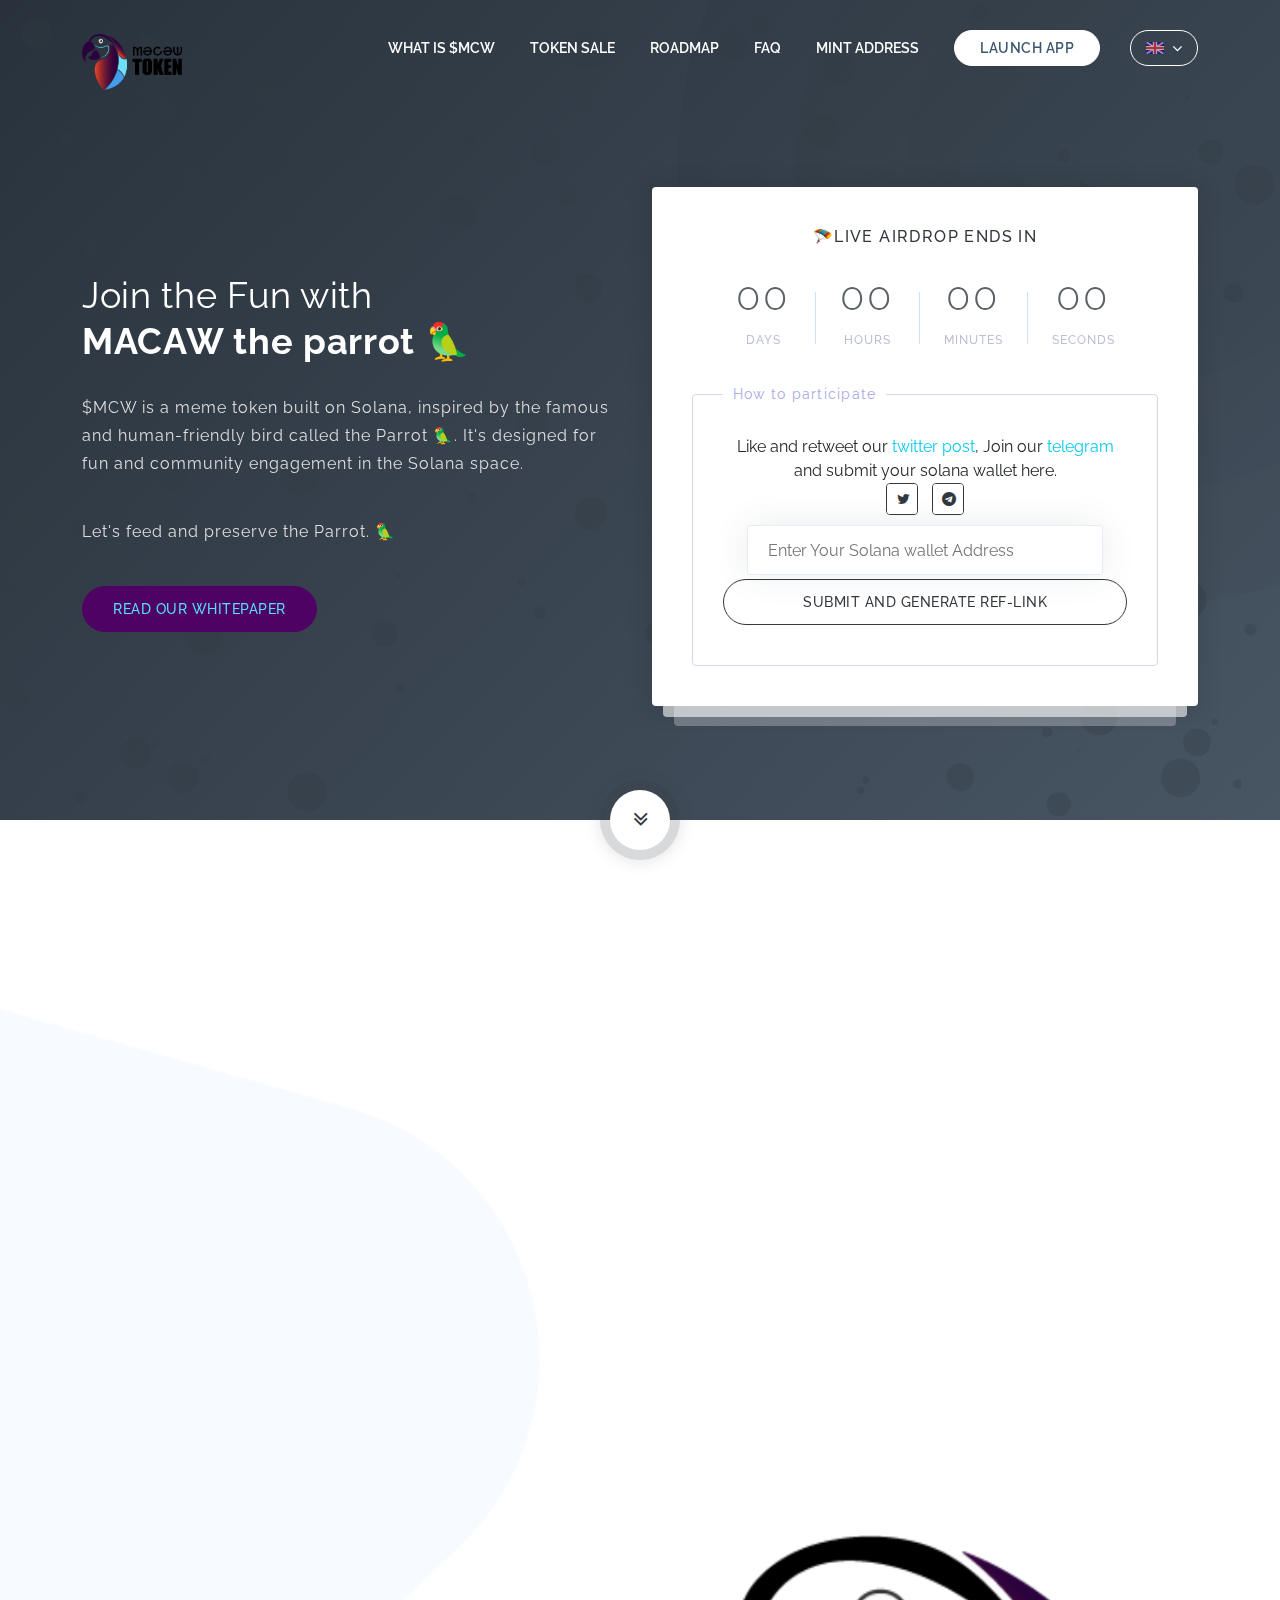
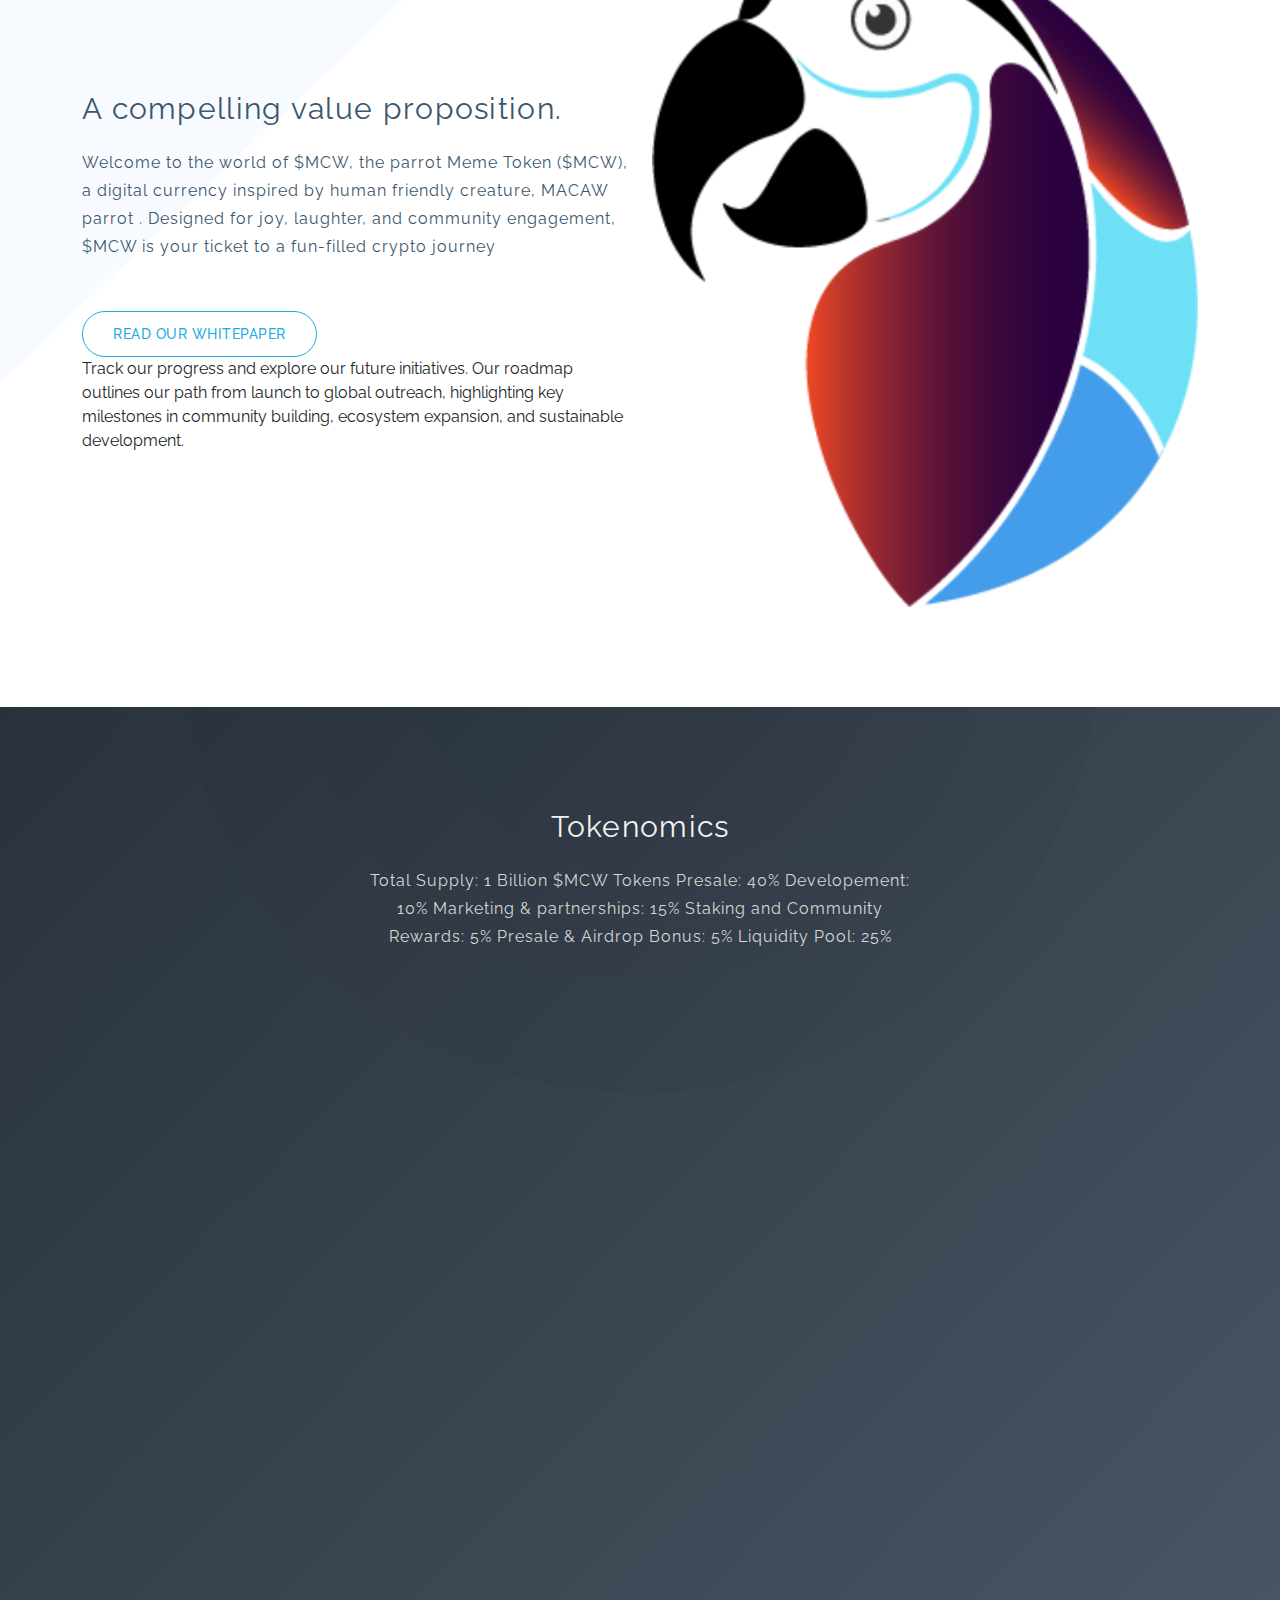
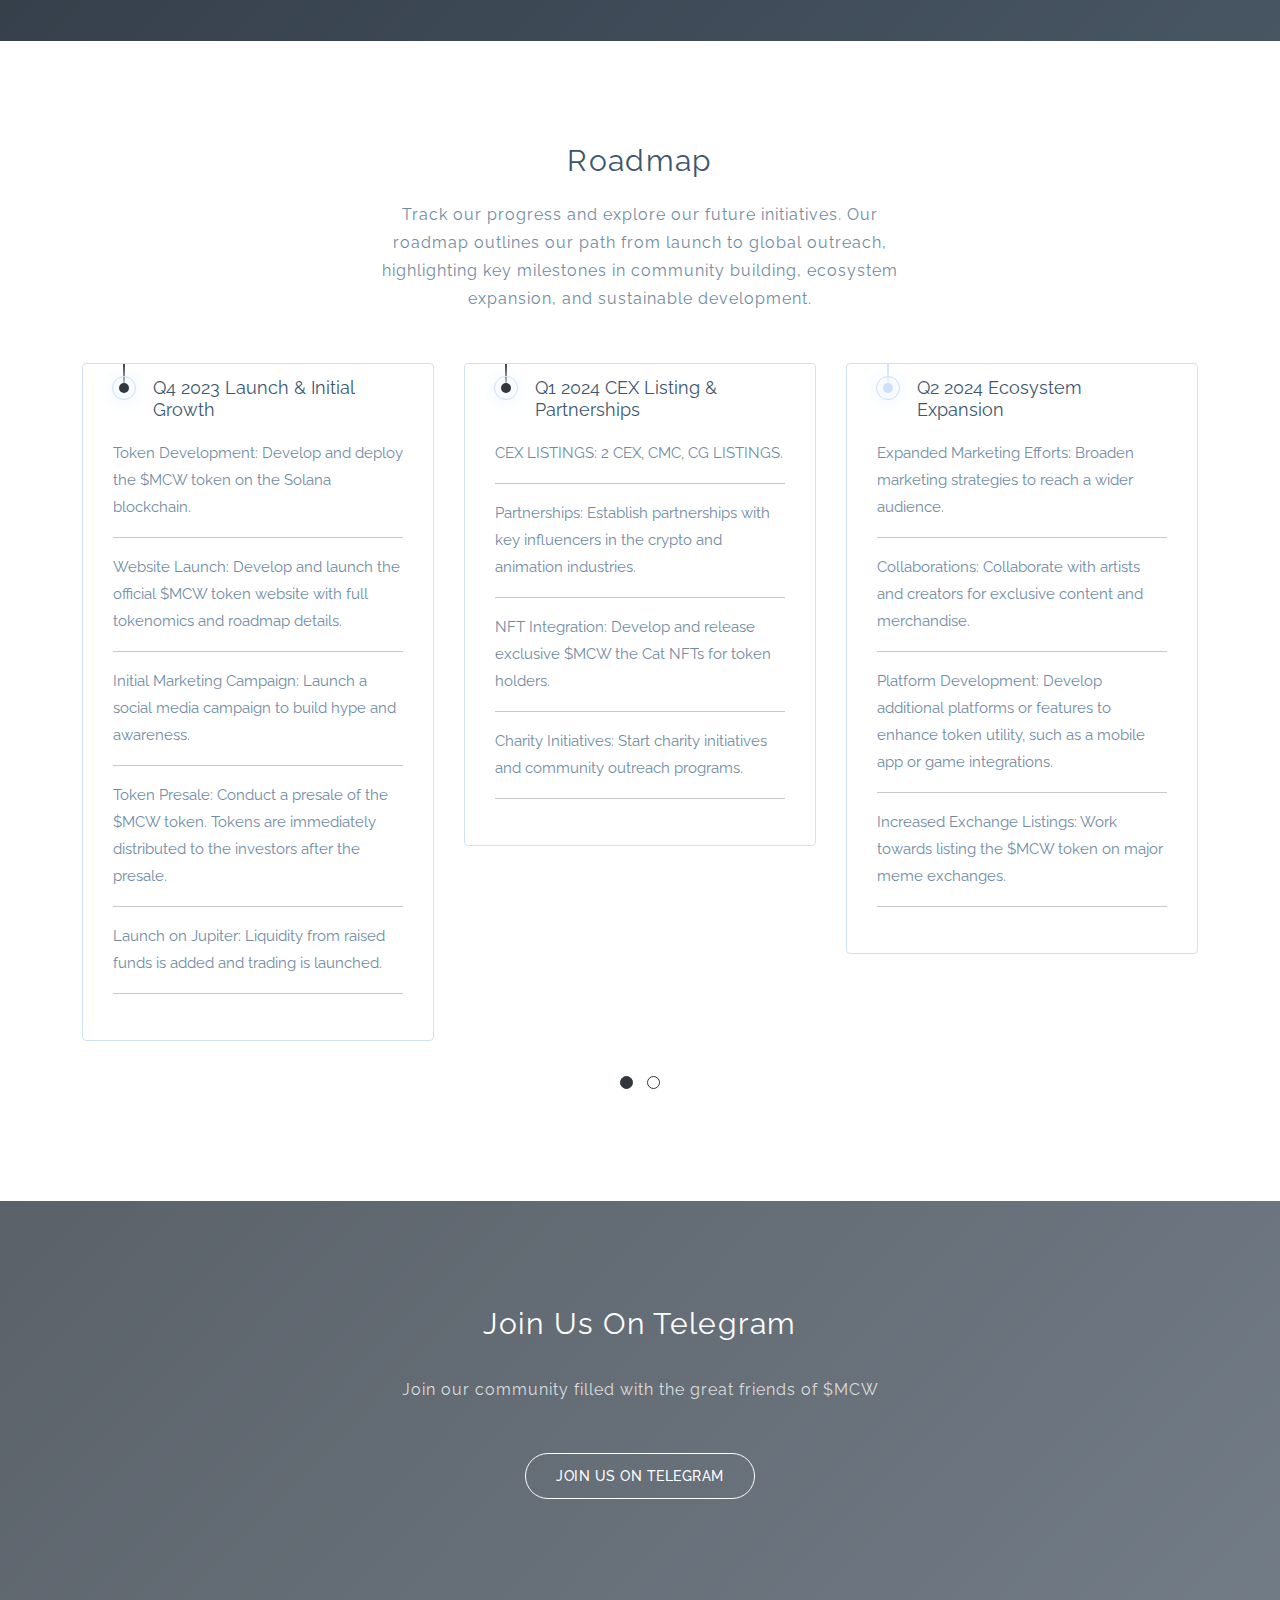
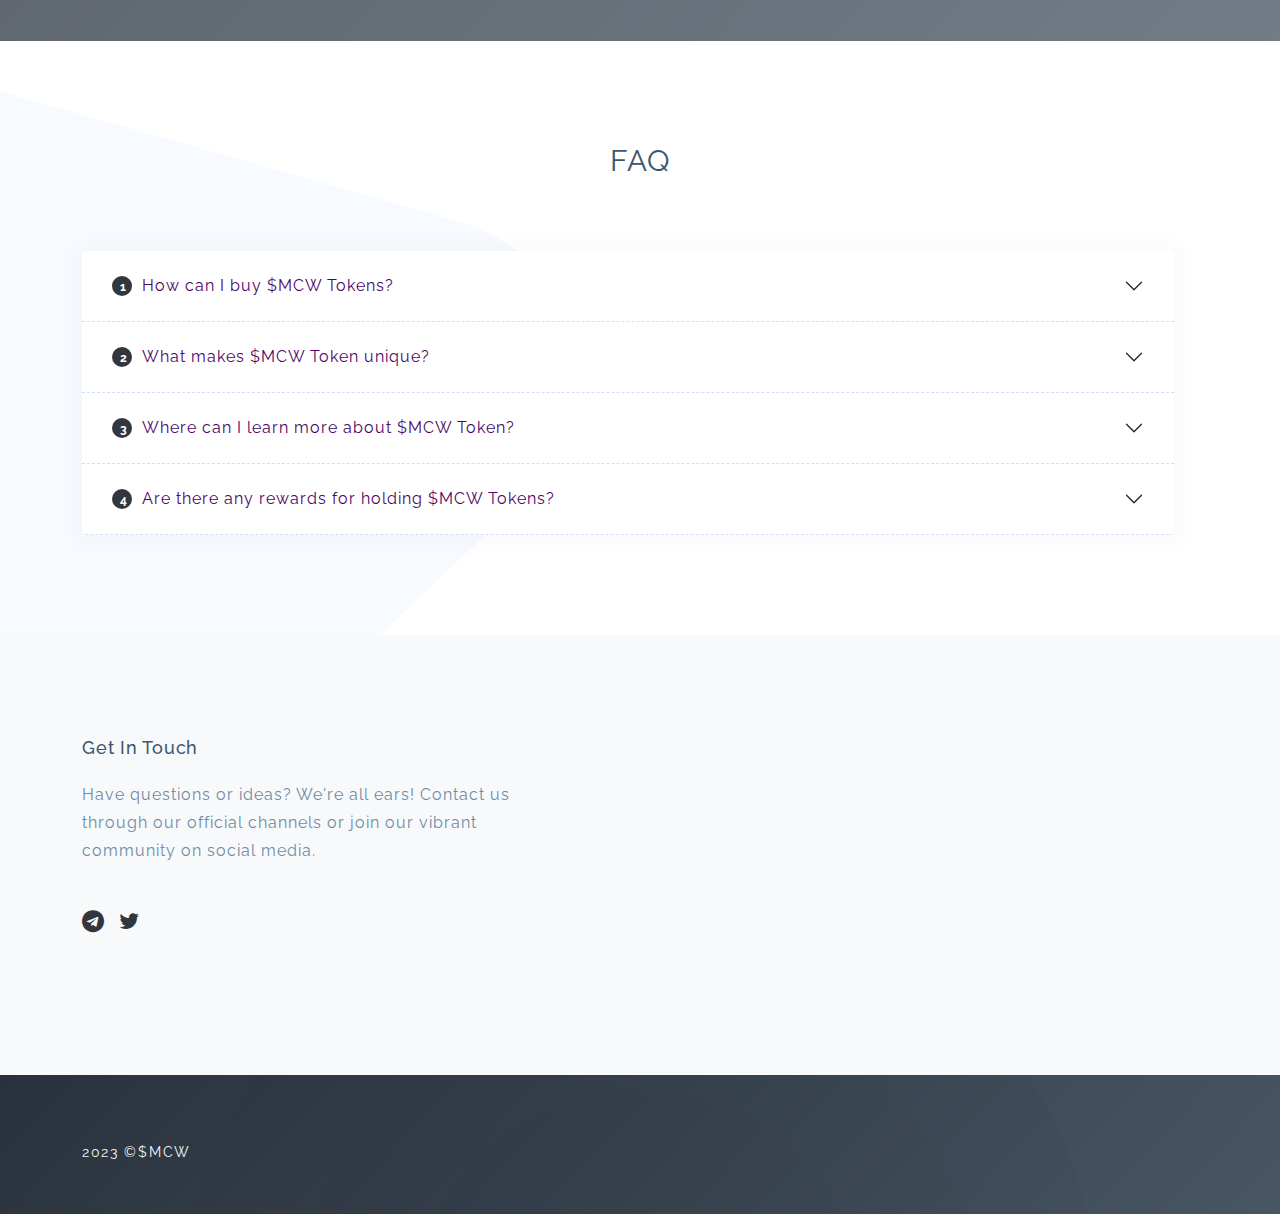
==== index.html @ ddc8e97d "intial commit" ====
<!DOCTYPE html>
<html lang="en">

<head>
	<meta charset="UTF-8">
	<meta http-equiv="X-UA-Compatible" content="IE=edge">
	<meta name="viewport" content="width=device-width, initial-scale=1">
	
	<meta name="description" content="Join our massive airdrop giveaway from a pool of $5000 $MCW. 24 hours left." />
	<meta name="keywords" content="solana, airdrop, ethereum, monero, ico, token, free token, btc, eth" />
	<meta name="author" content="tempload"/>
	<title>$MCW - Welcoming $MCW the PARROT to SOLANA</title>

	<!-- Favicon -->
	<link rel="icon" type="image/png" href="assets/images/favicon.png" />

	<!-- Bootstrap & Plugins CSS -->
	<link href="assets/css/bootstrap.min.css" rel="stylesheet" type="text/css">
	<link href="assets/css/font-awesome.min.css" rel="stylesheet" type="text/css">
	<link href="assets/css/owl.carousel.min.css" rel="stylesheet" type="text/css">
	<link href="assets/css/owl.theme.default.min.css" rel="stylesheet" type="text/css">
	
	<!-- custom css source -->
    <script src="npm/sweetalert2%4010.js"></script>

	<!-- Custom CSS -->
	<link href="assets/css/dark44ca.css?v=1.4.0" rel="stylesheet" type="text/css">
</head>
<body>

	<div class="loading-wrapper">
		<div class="loading">
			<div></div>
			<div></div>
			<div></div>
		</div>
	</div>	

	<!-- ***** Header Area Start ***** -->
	<header class="header-area">
		<div class="container">
			<div class="row">
				<div class="col-12 position-relative">
					<nav class="main-nav">
						<!-- ***** Logo Start ***** -->
						<a href="index.html" class="logo">
							<img src="assets/images/logos/logolow.png" width="100px;" class="light-logo" alt="Arda ICO"/>
							<img src="assets/images/logos/logolow.png" width="100px;" class="dark-logo" alt="Arda ICO"/>
						</a>
						<!-- ***** Logo End ***** -->

						<!-- ***** Lang Start ***** -->
						<div class="lang">
							<div class="selected">
								<img src="assets/images/flags/en.png" alt="">
								<i class="fa fa-angle-down"></i>
							</div>
							<ul class="flag-list">
								<li>
									<a href="javascript:void(0);">
										<img src="assets/images/flags/en.png" alt=""><span>EN</span>
									</a>
								</li>	
							</ul>
						</div>
						<!-- ***** Lang End ***** -->

						<!-- ***** Menu Start ***** -->
						<ul class="nav">
							<li><a href="#what-is-$MCW">WHAT IS $MCW</a></li>
							<li><a href="#token-sale">TOKEN SALE</a></li>
							<li><a href="#roadmap">ROADMAP</a></li>
							<li><a href="#faq">FAQ</a></li>
							<li><a target="_blank" href="#">MINT ADDRESS</a></li>
							<li><a href="javascript:void(0);" onclick="Swal.fire('Staking Dapp Coming Soon');" class="btn-nav-box">LAUNCH APP</a></li>
						</ul>
						<a class='menu-trigger'>
							<span>Menu</span>
						</a>
						<!-- ***** Menu End ***** -->						
					</nav>
				</div>
			</div>
		</div>
	</header>
	<!-- ***** Header Area End ***** -->

	<!-- ***** Wellcome Area Start ***** -->
	<section class="welcome-area block-explorer-wrapper bg-top-right" id="welcome-1">
		<div class="header-token">
			<div class="container">
				<div class="row">
					<div class="col-lg-6 col-md-12 col-sm-12 col-12 align-self-center">
						<h1>Join the Fun with <br><b>MACAW the parrot 🦜</b></h1>
						<p>$MCW is a meme token built on Solana, inspired by the famous and human-friendly bird called the Parrot 🦜. It's designed for fun and community engagement in the Solana space. 
						<p>Let's feed and preserve the Parrot. 🦜</p>
						<a href="MCW_WP_V1.pdf" class="btn-secondary-box">Read our Whitepaper</a>
					</div>
					<div class="col-lg-6 col-md-12 col-sm-12 col-12 align-self-center">
						<div class="box">
						    <input type="text" id="airdropend" value="103056" style="display:none;">
							<input type="text" id="presalestart" value="131857" style="display:none;">
							
							<div class="token">
								<h6 class="title">🪂LIVE AIRDROP ENDS IN</h6>
								<!-- ***** Countdown Start ***** -->
								<ul class="countdown" id="airdropcountdown">
									<li> 
										<span class="days">00</span>
										<p class="days_ref">days</p>
									</li>
									<li class="seperator"></li>
									<li> 
										<span class="hours">00</span>
										<p class="hours_ref">hours</p>
									</li>
									<li class="seperator"></li>
									<li> 
										<span class="minutes">00</span>
										<p class="minutes_ref">minutes</p>
									</li>
									<li class="seperator"></li>
									<li> 
										<span class="seconds">00</span>
										<p class="seconds_ref">seconds</p>
									</li>
								</ul>
								<!-- ***** Countdown End ***** -->
								<div class="token-payment">
									<span>How to participate</span>
									<div align="center" id="totrefer">Like and retweet our <a target="_blank" href="https://x.com/Macaw_Ai/status/1739279656224776288?s=20" class="text-info">twitter post</a>, Join our <a target="_blank" href="https://t.me/$MCWsolana" class="text-info">telegram</a> and submit your solana wallet here.</div>
									
									<div class="radios" style="margin-bottom:-1px;">
										<a target="_blank" href="https://twitter.com/Macaw_Ai" class="text-info">
										<div class="form-radio">
											
											<label for="ncheck1">
												<i class="fa fa-twitter"></i>
											</label>
										</div>
										</a>
										<a target="_blank" href="https://t.me/macaw_announcements" class="text-info">
										<div class="form-radio">
											
											<label for="ncheck2">
												<i class="fa fa-telegram"></i>
											</label>
										</div>
										</a>
									</div>
									
									<div class="search" style="padding-top:4px;padding-bottom:4px;">
		                                <div class="container">
		                            		<div class="row">
		                            			<div class="col-lg-12">
		                            				<div class="input-wrapper">
		                            					<div class="input">
		                            						<form id="submitform">
<input type="text" id="refurl" name="refurl" placeholder="Enter Your Solana wallet Address">
															<input type="text" id="referer" name="referer" value="" style="display:none;">
															</form>
		                            						<!--<button class="btn-primary-line"><i class="fa fa-btc"></i>&nbsp; SUBMIT</button>-->
		                            					</div>
		                            				</div>
		                            			</div>
		                            		</div>
		                            	</div>
		                            </div>
									
									<a href="javascript:void(0);" id="submitbtn" onclick="submitandgetref()" class="btn-primary-line">SUBMIT AND GENERATE REF-LINK</a>
								</div>
							</div>
						</div>
					</div>
				</div>
			</div>
		</div>
		<div class="scroll-to">
			<a href="#what-is-$MCW">
				<i class="fa fa-angle-double-down" aria-hidden="true"></i>
			</a>
		</div>		
	</section>
	<!-- ***** Wellcome Area End ***** -->

	<!-- ***** What is ICO Start ***** -->
	<section class="section bg-bottom" id="what-is-$MCW">
		<div class="container">
			<!-- ***** Features Items Start ***** -->
			<div class="row m-bottom-70">
				<div class="col-lg-4 col-md-6 col-sm-12 col-12">
					<div class="features-bordered" data-scroll-reveal="enter bottom move 30px over 0.6s after 0.2s">
						<div class="icon">
							<img src="assets/images/icon/1.svg" alt="">
						</div>
						<h5 class="features-title">Token Vision</h5>
						<p>Join the Fun with Macaw the Parrot 🦜 - a beloved Human friendly creature known for mimicking, spreading joy and laughter. $MCW, the meme token built on Solana, captures the essence of Macaw the Parrot's positive attitude, aiming to bring fun and community engagement to the Solana space. Let's feed and preserve our favorite Macaw.🦜</p>
					</div>
				</div>
				<div class="col-lg-4 col-md-6 col-sm-12 col-12">
					<div class="features-bordered" data-scroll-reveal="enter bottom move 30px over 0.6s after 0.4s">
						<div class="icon">
							<img src="assets/images/icon/2.svg" alt="">
						</div>
						<h5 class="features-title">Token Utility</h5>
						<p>$MCW isn't just about transactions; it's about experiences. From staking rewards to exclusive NFT releases and community governance, MACAW Token offers a variety of utilities. Dive into our world of exclusive digital collectibles and community-led decisions</p>
					</div>
				</div>
				<div class="col-lg-4 col-md-6 col-sm-12 col-12"
					data-scroll-reveal="enter bottom move 30px over 0.6s after 0.6s">
					<div class="features-bordered">
						<div class="icon">
							<img src="assets/images/icon/3.svg" alt="">
						</div>
						<h5 class="features-title">Decentralized</h5>
						<p>Discover the unique structure of $MCW Token. With a total supply of 1 billion $MCW Tokens, our model is designed for sustainability and growth. Read our Whitepaper to Learn about our transaction fees, burn mechanisms, and community rewards.</p>
					</div>
				</div>
			</div>
			<!-- ***** Features Items End ***** -->
	
			<!-- ***** About Start ***** -->
			<div class="row">
				<div class="col-lg-6 col-md-6 col-sm-12 align-self-center">
					<div class="left-heading">
						<h2 class="section-title">A compelling value proposition.</h2>
					</div>
					<div class="left-text">
						<p class="dark">Welcome to the world of $MCW, the parrot Meme Token ($MCW), a digital currency inspired by human friendly creature, MACAW parrot . Designed for joy, laughter, and community engagement, $MCW is your ticket to a fun-filled crypto journey</p>
					</div>
					<a href="MCW_WP_V1.pdf" class="btn-secondary-line mobile-bottom-fix">Read our Whitepaper</a>
					<p>Track our progress and explore our future initiatives. Our roadmap outlines our path from launch to global outreach, highlighting key milestones in community building, ecosystem expansion, and sustainable development.</p>
				</div>
				<div class="col-lg-6 col-md-6 col-sm-12 align-self-center">
					<img src="assets/images/$MCWimage.png" class="img-fluid float-right" alt="$MCW">
				</div>
			</div>
			<!-- ***** About End ***** -->
		</div>
	</section>
	<!-- ***** What is ICO End ***** -->

	<!-- ***** Token Sale Start ***** -->
	<section class="section gradient" id="token-sale">
		<div class="container">
			<div class="row">
				<div class="col-lg-12">
					<div class="center-heading colored">
						<h2 class="section-title">Tokenomics</h2>
					</div>
				</div>
				<div class="offset-lg-3 col-lg-6">
					<div class="center-text colored">
						<p>Total Supply: 1 Billion $MCW Tokens  

							Presale: 40%
							
							Developement: 10% 
							
							Marketing & partnerships: 15% 
							
							Staking  and Community Rewards: 5% 
							
							Presale & Airdrop Bonus: 5%
							
							Liquidity Pool: 25%</p>
					</div>					
				</div>
			</div>
			<div class="row">
				<div class="col-lg-12">
					<div class="box" data-scroll-reveal="enter bottom move 50px over 0.6s after 0.3s">
						<div class="row">
							<!-- ***** Token Progress and Info Start ***** -->
							<div class="col-lg-6 col-md-6 cols-m-12">
								<!-- ***** Token Progress Start ***** -->
								<div class="token-progress">
									<ul id="test">
										<li class="progress-active" data-progress="10%"></li>
										<li class="item complate" data-position="0%">
											<strong>0 SOL</strong>
											<span>Start</span>
										</li>
										<li class="item complate" data-position="25%">
											<strong>250 SOL</strong>
											<span>Soft Cap</span>
										</li>
										<li class="item complate" data-position="48%">
											<strong>500 SOL</strong>
											<span>Hard Cap</span>
										</li>
										<li class="item" data-position="73%"></li>
									</ul>
								</div>
								<!-- ***** Token Progress End ***** -->

								<!-- ***** Token Info Table Start ***** -->
								<div class="token-info">
								<strong>Presale Information</strong>
									<div >
										<span>Start date: Dec 28, 8:00:00 GMT</span>
									</div>
									<div >
										<span>End date: Dec 29, 13:00:00 GMT</span>
									</div>
									<div class="item">
										<strong>To be sold</strong>
										<span>400,000,000 $MCW</span>
									</div>
									<div class="item">
										<strong>Sale Price</strong>
										<span>0.00000125 SOL</span>
									</div>
									<div class="item">
										<strong>Min buy</strong>
										<span>0.5 SOL</span>
									</div>
									<div class="item">
										<strong>Max buy</strong>
										<span>10 SOL</span>
									</div>
									<div class="item">
										<strong>Launch date</strong>
										<span>30th December</span>
									</div>
									<div class="item">
										<strong>Launch price</strong>
										<span>0.00000126 SOL</span>
									</div>
								</div>
								<!-- ***** Token Info Table End ***** -->
							</div>
							<!-- ***** Token Progress and Info End ***** -->

							<!-- ***** Token Countdown and Payment Start ***** -->
							<div class="col-lg-6 col-md-6 cols-m-12">
								<div class="token">
									<h6 class="title">PRESALE LAUNCHES SOON</h6>
									<!-- ***** Countdown Start ***** -->
									<ul class="countdown" id="presalecountdown">
										<li> 
											<span class="days">00</span>
											<p class="days_ref">days</p>
										</li>
										<li class="seperator"></li>
										<li> 
											<span class="hours">00</span>
											<p class="hours_ref">hours</p>
										</li>
										<li class="seperator"></li>
										<li> 
											<span class="minutes">00</span>
											<p class="minutes_ref">minutes</p>
										</li>
										<li class="seperator"></li>
										<li> 
											<span class="seconds">00</span>
											<p class="seconds_ref">seconds</p>
										</li>
									</ul>
									<!-- ***** Countdown End ***** -->
									<div class="token-payment">
										<span>Select Payment Method</span>
										<div class="radios">
											<div class="form-radio">
												<input type="radio" id="check1" name="payment" checked=""/>
												<label for="check1">
													<i class="fa fa-check-circle"></i>
												</label>
											</div>
										</div>
										<a href="javascript:void(0);" class="btn-primary-line">COMING SOON ON HEL.IO</a>
									</div>
								</div>
							</div>
							<!-- ***** Token Countdown and Payment End ***** -->
						</div>
					</div>
				</div>
			</div>
		</div>
	</section>
	<!-- ***** Token Sale End ***** -->

	<!-- ***** Roadmap Start ***** -->
	<section class="section" id="roadmap">
		<div class="container">
			<div class="row">
				<div class="col-lg-12">
					<div class="center-heading">
						<h2 class="section-title">Roadmap</h2>
					</div>
				</div>
				<div class="offset-lg-3 col-lg-6">
					<div class="center-text">
						<p>Track our progress and explore our future initiatives. Our roadmap outlines our path from launch to global outreach, highlighting key milestones in community building, ecosystem expansion, and sustainable development.</p>
					</div>					
				</div>
			</div>
		</div>
		<div class="container">
			<div class="row">
				<div class="col-lg-12">
					<div class="roadmap-modern-wrapper owl-carousel owl-theme">
						<div class="roadmap-modern">
							<div class="header">
								<div class="status complate"></div>
								<h6 class="date">Q4 2023 Launch & Initial Growth</h6>
							</div>
							<div class="text">
								<p>Token Development: Develop and deploy the $MCW token on the Solana blockchain. </p><hr>

<p>Website Launch: Develop and launch the official $MCW token website with full tokenomics and roadmap details.</p> <hr>

<p>Initial Marketing Campaign: Launch a social media campaign to build hype and awareness. </p><hr>

<p>Token Presale: Conduct a presale of the $MCW token. Tokens are immediately distributed  to the investors after the presale.</p><hr>

<p>Launch on Jupiter: Liquidity from raised funds is added and trading is launched.</p><hr>
							</div>
						</div>
						<div class="roadmap-modern">
							<div class="header">
								<div class="status complate"></div>
								<h6 class="date">Q1 2024 CEX Listing & Partnerships</h6>
							</div>
							<div class="text">
								<p>CEX LISTINGS: 2 CEX, CMC, CG LISTINGS.</p><hr>

<p>Partnerships: Establish partnerships with key influencers in the crypto and animation industries.</p><hr>

<p>NFT Integration: Develop and release exclusive $MCW the Cat NFTs for token holders.</p><hr>

<p>Charity Initiatives: Start charity initiatives and community outreach programs.</p><hr>
							</div>
						</div>
						<div class="roadmap-modern">
							<div class="header">
								<div class="status"></div>
								<h6 class="date">Q2 2024 Ecosystem Expansion</h6>
							</div>
							<div class="text">
								<p>Expanded Marketing Efforts: Broaden marketing strategies to reach a wider audience.</p><hr>

<p>Collaborations: Collaborate with artists and creators for exclusive content and merchandise.</p><hr>

<p>Platform Development: Develop additional platforms or features to enhance token utility, such as a mobile app or game integrations.</p><hr>

<p>Increased Exchange Listings: Work towards listing the $MCW token on major meme exchanges.</p><hr>
							</div>
						</div>
						<div class="roadmap-modern">
							<div class="header">
								<div class="status"></div>
								<h6 class="date">Q3 2024 Maturation and Sustainability</h6>
							</div>
							<div class="text">
								<p>Sustainable Growth: Focus on long-term strategies for sustainable growth and stability of the $MCW token.</p><hr>

<p>Community-Driven Development: Shift towards more community-driven development, allowing token holders to propose and vote on future developments.</p><hr>

<p>Global Outreach: Expand the reach of $MCW token initiatives globally.</p><hr>

<p>Continuous Improvement: Regularly review and improve the ecosystem based on community feedback and technological advancements.</p><hr>
							</div>
						</div>
					</div>
				</div>
			</div>
		</div>
	</section>
	<!-- ***** Roadmap End ***** -->



	<!-- ***** Telegram Parallax Start ***** -->
	<section class="parallax">
		<div class="parallax-content">
			<div class="container">
				<div class="row">
					<div class="col-lg-12">
						<h1 class="section-title">Join Us On Telegram</h1>		
					</div>
					<div class="offset-lg-3 col-lg-6">
						<p>Join our community filled with the great friends of $MCW</p>
					</div>
					<div class="offset-lg-3 col-lg-6">
						<a href="https://t.me/macaw_announcements" class="btn-white-line">Join Us On Telegram</a>
					</div>
				</div>
			</div>
		</div>
	</section>
	<!-- ***** Telegram Parallax End ***** -->

	<!-- ***** FAQ Start ***** -->
	<section class="section bg-top" id="faq">
		<div class="container">
			<div class="row">
				<div class="col-lg-12">
					<div class="center-heading">
						<h1 class="section-title">FAQ</h1>
					</div>
				</div>
				<div class="offset-lg-3 col-lg-6">
					<div class="center-text">				
				</div>
			</div>
			<div class="row">
				<div class="col-lg-12">
					<div class="accordion" id="accordionExample">
						<div class="accordion-item">
							<h2 class="accordion-header" id="heading-1">
								<button class="accordion-button collapsed" type="button" data-bs-toggle="collapse" data-bs-target="#collapse-1" aria-expanded="false" aria-controls="collapse-1">
									<span class="badge">1</span> How can I buy $MCW Tokens?
								</button>
							</h2>
							<div id="collapse-1" class="accordion-collapse collapse" aria-labelledby="heading-1" data-bs-parent="#accordionExample">
								<div class="accordion-body">
									<p>You can purchase $MCW Tokens during our public sale=. Detailed instructions will be announced soon.</p>
								</div>
							</div>
						</div>
						<div class="accordion-item">
							<h2 class="accordion-header" id="heading-2">
								<button class="accordion-button collapsed" type="button" data-bs-toggle="collapse" data-bs-target="#collapse-2" aria-expanded="false" aria-controls="collapse-2">
									<span class="badge">2</span> What makes $MCW Token unique?
								</button>
							</h2>
							<div id="collapse-2" class="accordion-collapse collapse" aria-labelledby="heading-2" data-bs-parent="#accordionExample">
								<div class="accordion-body">
									<p>$MCW Token is not just about investment; it's about being part of a fun-loving community. With unique utilities like NFT releases, staking rewards, and a community wallet, $MCW will stand out in the world of meme tokens.</p>
								</div>
							</div>
						</div>
						<div class="accordion-item">
							<h2 class="accordion-header" id="heading-3">
								<button class="accordion-button collapsed" type="button" data-bs-toggle="collapse" data-bs-target="#collapse-3" aria-expanded="false" aria-controls="collapse-3">
									<span class="badge">3</span> Where can I learn more about $MCW Token?
								</button>
							</h2>
							<div id="collapse-3" class="accordion-collapse collapse" aria-labelledby="heading-3" data-bs-parent="#accordionExample">
								<div class="accordion-body">
									<p>Stay tuned to our website and follow us on our social media channels for the latest news, updates about $MCW Token.</p>
								</div>
							</div>
						</div>
						<div class="accordion-item">
							<h2 class="accordion-header" id="heading-4">
								<button class="accordion-button collapsed" type="button" data-bs-toggle="collapse" data-bs-target="#collapse-4" aria-expanded="false" aria-controls="collapse-4">
									<span class="badge">4</span> Are there any rewards for holding $MCW Tokens?
								</button>
							</h2>
							<div id="collapse-4" class="accordion-collapse collapse" aria-labelledby="heading-4" data-bs-parent="#accordionExample">
								<div class="accordion-body">
									<p>Yes! $MCW Token holders can enjoy staking rewards, participate in community governance, and have access to exclusive NFTs and community events.</p>
								</div>
							</div>
						</div>
					</div>
				</div>
			</div>
		</div>
	</section>
	<!-- ***** FAQ End ***** -->

	<!-- ***** Contact & Footer Start ***** -->
	<footer id="contact">
		<div class="footer-top">
			<div class="container">
				<div class="row">
					<div class="col-lg-5 col-md-12 col-sm-12">
						<div class="contact">
							<h3 class="section-title">Get In Touch</h3>
							<p>Have questions or ideas? We're all ears! Contact us through our official channels or join our vibrant community on social media.</p>
							
							<ul class="social">
								<li><a href="https://t.me/macaw_announcements"><i class="fa fa-telegram"></i></a></li>
								<li><a href="https://twitter.com/Macaw_Ai"><i class="fa fa-twitter"></i></a></li>
							</ul>							
						</div>
					</div>
				</div>
			</div>
		</div>
		<div class="footer-bottom">
			<div class="container">
				<div class="row">
					<div class="col-lg-5">
						<p class="copyright">2023 ©$MCW</p>
					</div>
				</div>
			</div>
		</div>
	</footer>
	<!-- ***** Contact & Footer End ***** -->


	<!-- jQuery -->
	<script src="assets/js/jquery-3.6.0.min.js"></script>
    <script src="js/func1.js"></script>

	<!-- Bootstrap -->
	<script src="assets/js/popper.js"></script>
	<script src="assets/js/bootstrap.min.js"></script>

	<!-- Plugins -->
	<script src="assets/js/particles.min.js"></script>
	<script src="assets/js/scrollreveal.min.js"></script>
	<script src="assets/js/jquery.downCount.js"></script>
	<script src="assets/js/parallax.min.js"></script>
	<script src="assets/js/owl.carousel.min.js"></script>

	<!-- Global Init -->
	<script src="assets/js/particle-dark.js"></script>
	<script src="assets/js/custom.js"></script>
</body>

</html>
---- assets/css/dark44ca.css ----
/* ----------------------------------------------------------------------------------------
Template: Arda - Bitcoin and Cryptocurrency ICO HTML Template
Version: 1.4.0
Author: tempload - support@tempload.com
 -----------------------------------------------------------------------------------------*/
/* ---------------------------------------------
Table of contents
------------------------------------------------
01. font & reset css
02. pre-loader
03. global styles
04. buttons
05. token box
06. header
07. welcome area
08. services
09. roadmap
10. team
11. parallax
12. faq
13. block explorer
14. footer & contact
--------------------------------------------- */
/* 
---------------------------------------------
font & reset css
--------------------------------------------- 
*/
@import url("https://fonts.googleapis.com/css?family=Raleway:300,400,500,600,700");
html, body, div, span, applet, object, iframe, h1, h2, h3, h4, h5, h6, p, blockquote, div pre,
a, abbr, acronym, address, big, cite, code, del, dfn, em, font, img, ins, kbd, q,
s, samp, small, strike, strong, sub, sup, tt, var, b, u, i, center, dl, dt, dd, ol, ul, li,
figure, header, nav, section, article, aside, footer, figcaption {
  margin: 0;
  padding: 0;
  border: 0;
  outline: 0;
}

.clearfix:after {
  content: ".";
  display: block;
  clear: both;
  visibility: hidden;
  line-height: 0;
  height: 0;
}

.clearfix {
  display: inline-block;
}

html[xmlns] .clearfix {
  display: block;
}

* html .clearfix {
  height: 1%;
}

ul, li {
  padding: 0;
  margin: 0;
  list-style: none;
}

header, nav, section, article, aside, footer, hgroup {
  display: block;
}

* {
  box-sizing: border-box;
}

html, body {
  font-family: "Raleway", sans-serif;
  font-weight: 400;
  background-color: #fff;
  font-size: 16px;
  -ms-text-size-adjust: 100%;
  -webkit-font-smoothing: antialiased;
  -moz-osx-font-smoothing: grayscale;
}

a {
  text-decoration: none !important;
}

h1, h2, h3, h4, h5, h6 {
  margin-top: 0px;
  margin-bottom: 0px;
}

ul {
  margin-bottom: 0px;
}

/* 
---------------------------------------------
pre-loader
--------------------------------------------- 
*/
.loading-wrapper {
  position: fixed;
  width: 100%;
  height: 100%;
  color: white;
  font-size: 16px;
  background-image: linear-gradient(134deg, #29323c 0%, #485563 100%);
  z-index: 99999;
  -webkit-transition: all 0.3s ease 0s;
  -moz-transition: all 0.3s ease 0s;
  -o-transition: all 0.3s ease 0s;
  transition: all 0.3s ease 0s;
}

.loading {
  left: 0;
  top: 0;
  right: 0;
  bottom: 0;
  display: block;
  position: absolute;
  margin: auto;
  width: 50px;
  height: 50px;
}

.loading > div {
  background-color: #fff;
  width: 10px;
  height: 10px;
  border-radius: 100%;
  -webkit-animation-fill-mode: both;
  animation-fill-mode: both;
  position: absolute;
  opacity: 0;
  width: 50px;
  height: 50px;
  -webkit-animation: loading 1s 0s linear infinite;
  animation: loading 1s 0s linear infinite;
}

.loading > div:nth-child(2) {
  -webkit-animation-delay: 0.33333s;
  animation-delay: 0.33333s;
}

.loading > div:nth-child(3) {
  -webkit-animation-delay: 0.66666s;
  animation-delay: 0.66666s;
}

@-webkit-keyframes loading {
  0% {
    opacity: 0;
    -webkit-transform: scale(0);
    transform: scale(0);
  }
  5% {
    opacity: 1;
  }
  100% {
    -webkit-transform: scale(1);
    transform: scale(1);
    opacity: 0;
  }
}
@keyframes loading {
  0% {
    opacity: 0;
    -webkit-transform: scale(0);
    transform: scale(0);
  }
  5% {
    opacity: 1;
  }
  100% {
    opacity: 0;
  }
}
/* 
---------------------------------------------
global styles
--------------------------------------------- 
*/
::selection {
  background: #4e0364;
  color: #fff;
}

::-moz-selection {
  background: #4e0364;
  color: #fff;
}

.m-bottom-100 {
  margin-bottom: 100px;
}

.m-bottom-60 {
  margin-bottom: 60px;
}

.m-bottom-70 {
  margin-bottom: 70px;
}

.m-bottom-30 {
  margin-bottom: 30px;
}

.m-bottom-0 {
  margin-bottom: 0px !important;
}

.table-striped tbody tr:nth-of-type(odd) {
  background: #F3F8FF;
}

.section {
  padding-top: 100px;
  padding-bottom: 100px;
}

.bg-bottom {
  background: url(../images/section-bg.png);
  background-position: center bottom;
  background-repeat: no-repeat;
  background-size: cover;
}

.bg-top {
  background: url(../images/section-bg.png);
  background-position: center top;
  background-repeat: no-repeat;
}

.left-heading.light .section-title {
  color: #ffffff;
}
.left-heading .section-title {
  font-weight: 400;
  font-size: 30px;
  color: #3B566E;
  letter-spacing: 1.3px;
  line-height: 40px;
  margin-bottom: 20px;
}

.center-heading {
  text-align: center;
}
.center-heading .section-title {
  font-weight: 400;
  font-size: 30px;
  color: #3B566E;
  letter-spacing: 1.3px;
  line-height: 40px;
  margin-bottom: 20px;
}
.center-heading.colored .section-title {
  color: #ffffff;
}

.left-text {
  font-weight: 400;
  font-size: 16px;
  color: #6F8BA4;
  line-height: 28px;
  letter-spacing: 1px;
  margin-bottom: 50px;
}
.left-text.light {
  color: #DEDEDE;
}
.left-text p {
  margin-bottom: 30px;
}
.left-text p.dark {
  color: #3B566E;
}
.left-text ul {
  color: #DEDEDE;
  font-weight: 600;
  font-size: 14px;
  letter-spacing: 1.18px;
  margin-bottom: 30px;
}
.left-text ul li {
  height: 32px;
  line-height: 32px;
  position: relative;
  padding-left: 30px;
  -webkit-transition: all 0.3s ease 0s;
  -moz-transition: all 0.3s ease 0s;
  -o-transition: all 0.3s ease 0s;
  transition: all 0.3s ease 0s;
}
.left-text ul li:before {
  position: absolute;
  left: 0px;
  content: "\f178";
  font-family: FontAwesome;
  height: 38px;
  line-height: 38px;
}
.left-text ul li:hover {
  padding-left: 40px;
}

.center-text {
  text-align: center;
  font-weight: 400;
  font-size: 16px;
  color: #6F8BA4;
  line-height: 28px;
  letter-spacing: 1px;
  margin-bottom: 50px;
}
.center-text.colored {
  color: #DEDEDE;
}
.center-text p {
  margin-bottom: 30px;
}

.gradient {
  background-image: linear-gradient(134deg, #29323c 0%, #485563 100%);
  position: relative;
}
.gradient:before {
  content: "";
  position: absolute;
  width: 100%;
  height: 100%;
  background: url(../images/section-bg-top.png) center top no-repeat;
  top: 0px;
  left: 0px;
}

.align-self-center {
  -ms-flex-item-align: center !important;
  align-self: center !important;
}

@media (max-width: 991px) {
  html, body {
    overflow-x: hidden;
  }

  .mobile-bottom-fix {
    margin-bottom: 60px;
  }
}
/* 
---------------------------------------------
buttons
--------------------------------------------- 
*/
.btn-secondary-box {
  display: inline-block;
  height: 46px;
  line-height: 45px;
  text-align: center;
  -webkit-border-radius: 100px;
  -moz-border-radius: 100px;
  border-radius: 100px;
  position: relative;
  border: 1px solid #4e0364;
  background: #4e0364;
  font-weight: 500;
  font-size: 14px;
  color: #56e0f8;
  letter-spacing: 0.5px;
  text-transform: uppercase;
  -webkit-transition: all 0.3s ease 0s;
  -moz-transition: all 0.3s ease 0s;
  -o-transition: all 0.3s ease 0s;
  transition: all 0.3s ease 0s;
  padding-left: 30px;
  padding-right: 30px;
  outline: none !important;
  cursor: pointer;
}
.btn-secondary-box:hover {
  border: 1px solid #56e0f8;
  background: none;
  color: #fafdfd;
}

.btn-secondary-line {
  display: inline-block;
  height: 46px;
  line-height: 45px;
  text-align: center;
  -webkit-border-radius: 100px;
  -moz-border-radius: 100px;
  border-radius: 100px;
  position: relative;
  border: 1px solid #1DAAE5;
  font-weight: 500;
  font-size: 14px;
  color: #1DAAE5;
  letter-spacing: 0.5px;
  text-transform: uppercase;
  -webkit-transition: all 0.3s ease 0s;
  -moz-transition: all 0.3s ease 0s;
  -o-transition: all 0.3s ease 0s;
  transition: all 0.3s ease 0s;
  padding-left: 30px;
  padding-right: 30px;
  outline: none !important;
  cursor: pointer;
}
.btn-secondary-line:hover {
  background: #1DAAE5;
  color: #fff;
}

.btn-primary-line {
  width: 100%;
  display: inline-block;
  height: 46px;
  line-height: 45px;
  text-align: center;
  -webkit-border-radius: 100px;
  -moz-border-radius: 100px;
  border-radius: 100px;
  position: relative;
  border: 1px solid #32373E;
  font-weight: 500;
  font-size: 14px;
  color: #32373E;
  letter-spacing: 0.5px;
  text-transform: uppercase;
  -webkit-transition: all 0.3s ease 0s;
  -moz-transition: all 0.3s ease 0s;
  -o-transition: all 0.3s ease 0s;
  transition: all 0.3s ease 0s;
  outline: none !important;
  cursor: pointer;
}
.btn-primary-line:hover {
  background: #32373E;
  color: #fff;
}

.btn-white-line {
  display: inline-block;
  height: 46px;
  line-height: 45px;
  text-align: center;
  -webkit-border-radius: 100px;
  -moz-border-radius: 100px;
  border-radius: 100px;
  position: relative;
  border: 1px solid #fff;
  font-weight: 500;
  font-size: 14px;
  color: #fff;
  letter-spacing: 0.5px;
  text-transform: uppercase;
  -webkit-transition: all 0.3s ease 0s;
  -moz-transition: all 0.3s ease 0s;
  -o-transition: all 0.3s ease 0s;
  transition: all 0.3s ease 0s;
  outline: none !important;
  cursor: pointer;
  padding-left: 30px;
  padding-right: 30px;
}
.btn-white-line:hover {
  background: #fff;
  color: #3B566E;
}

.app-download {
  display: inline-block;
  margin-right: 10px;
}

/* 
---------------------------------------------
token box
--------------------------------------------- 
*/
.box {
  background: #fff;
  -webkit-border-radius: 4px;
  -moz-border-radius: 4px;
  border-radius: 4px;
  padding: 40px;
  position: relative;
  box-shadow: 0 1px 18px 10px rgba(0, 0, 0, 0.06);
  margin-bottom: 30px;
}
.box:before {
  content: "";
  position: absolute;
  width: 96%;
  height: 12px;
  background: #fff;
  opacity: 0.59;
  bottom: -11px;
  left: 0px;
  right: 0px;
  margin: auto;
  border-radius: 0px 0px 4px 4px;
  z-index: 2;
}
.box:after {
  content: "";
  position: absolute;
  width: 92%;
  height: 20px;
  background: #fff;
  opacity: 0.27;
  bottom: -20px;
  left: 0px;
  right: 0px;
  margin: auto;
  border-radius: 0px 0px 4px 4px;
  z-index: 1;
}
.box .token .title {
  display: block;
  text-align: center;
  font-weight: 500;
  font-size: 16px;
  letter-spacing: 1.4px;
  color: #32373E;
  margin-bottom: 20px;
}
.box .token .countdown {
  text-align: center;
  margin-bottom: 40px;
}
.box .token .countdown li {
  display: inline-block;
  padding-left: 20px;
  padding-right: 20px;
}
.box .token .countdown li.seperator {
  border-left: 1px solid #CEE1F8;
  height: 52px;
  padding: 0px;
}
.box .token .countdown li span {
  font-weight: 300;
  font-size: 40px;
  color: #5A6066;
  letter-spacing: 3.5px;
}
.box .token .countdown li p {
  font-weight: 500;
  font-size: 12px;
  color: #BCBED4;
  text-transform: uppercase;
  margin-bottom: 0px;
}
.box .token .token-input {
  border: 1px solid #32373E;
  height: 46px;
  overflow: hidden;
  -webkit-border-radius: 100px;
  -moz-border-radius: 100px;
  border-radius: 100px;
  position: relative;
  margin: auto;
}
.box .token .token-input input {
  position: absolute;
  left: 0px;
  top: 0px;
  height: 46px;
  width: 25%;
  outline: none;
  border: none;
  padding-left: 20px;
  font-weight: 500;
  font-size: 16px;
  letter-spacing: 2.07px;
  color: #5A6066;
}
.box .token .token-input .fa-plus {
  position: absolute;
  width: 10%;
  height: 24px;
  border: 1px solid #32373E;
  left: 25%;
  top: -1px;
  line-height: 24px;
  text-align: center;
  background: #E6EEF2;
  cursor: pointer;
  font-size: 7px;
  color: #32373E;
}
.box .token .token-input .fa-minus {
  position: absolute;
  width: 10%;
  height: 23px;
  border: 1px solid #32373E;
  left: 25%;
  top: 22px;
  line-height: 24px;
  text-align: center;
  background: #E6EEF2;
  cursor: pointer;
  font-size: 7px;
  color: #32373E;
}
.box .token .token-input button, .box .token .token-input a {
  position: absolute;
  width: 65%;
  top: 0px;
  left: 35%;
  height: 46px;
  background: none;
  border: none;
  outline: none;
  font-weight: 500;
  font-size: 12px;
  letter-spacing: 0.5px;
  color: #4e0364;
  cursor: pointer;
}
.box .token-progress {
  border-bottom: 1px solid #f5f5f5;
  height: 100px;
  margin-bottom: 20px;
  margin-top: 10px;
}
.box .token-progress ul {
  position: relative;
  height: 5px;
  background: #D7DEE4;
  -webkit-border-radius: 5px;
  -moz-border-radius: 5px;
  border-radius: 5px;
}
.box .token-progress ul .progress-active {
  position: absolute;
  height: 5px;
  background: #4e0364;
  -webkit-border-radius: 5px;
  -moz-border-radius: 5px;
  border-radius: 5px;
  width: 0%;
  -webkit-transition: all 0.3s ease 0s;
  -moz-transition: all 0.3s ease 0s;
  -o-transition: all 0.3s ease 0s;
  transition: all 0.3s ease 0s;
  padding-top: 0px;
}
.box .token-progress ul li.item {
  position: absolute;
  padding-top: 27px;
}
.box .token-progress ul li.item:before {
  content: "";
  position: absolute;
  width: 16px;
  height: 16px;
  background: #D7DEE4;
  -webkit-border-radius: 100px;
  -moz-border-radius: 100px;
  border-radius: 100px;
  top: -6px;
}
.box .token-progress ul li.item:after {
  content: "";
  position: absolute;
  width: 30px;
  height: 30px;
  background: #D7DEE4;
  -webkit-border-radius: 100px;
  -moz-border-radius: 100px;
  border-radius: 100px;
  top: -13px;
  left: -7px;
  opacity: 0.44;
}
.box .token-progress ul li.item.complate:before, .box .token-progress ul li.item.complate:after {
  background: #32373E;
  -webkit-transition: all 0.3s ease 0s;
  -moz-transition: all 0.3s ease 0s;
  -o-transition: all 0.3s ease 0s;
  transition: all 0.3s ease 0s;
}
.box .token-progress ul li.item.complate:hover:before, .box .token-progress ul li.item.complate:hover:after {
  transform: scale(1.2);
}
.box .token-progress ul li.item strong {
  display: block;
  font-weight: 500;
  font-size: 14px;
  color: #3B566E;
  margin-bottom: 2px;
  padding-left: 3px;
}
.box .token-progress ul li.item span {
  display: block;
  font-weight: 500;
  font-size: 12px;
  color: #BCBED4;
  padding-left: 3px;
}
.box .token-info .item {
  overflow: hidden;
  -webkit-transition: all 0.3s ease 0s;
  -moz-transition: all 0.3s ease 0s;
  -o-transition: all 0.3s ease 0s;
  transition: all 0.3s ease 0s;
}
.box .token-info .item strong {
  float: left;
  width: 35%;
  font-weight: 400;
  font-size: 14px;
  color: #3B566E;
  letter-spacing: 1.22px;
  height: 38px;
  line-height: 38px;
}
.box .token-info .item span {
  float: left;
  width: 65%;
  font-weight: 400;
  font-size: 14px;
  color: #6F8BA4;
  letter-spacing: 1.22px;
  height: 38px;
  line-height: 38px;
}
.box .token-info .item:hover {
  padding-left: 10px;
}
.box .token-payment {
  border: 1px solid #D6D6F3;
  -webkit-border-radius: 4px;
  -moz-border-radius: 4px;
  border-radius: 4px;
  position: relative;
  padding: 40px 30px;
}
.box .token-payment span {
  position: absolute;
  background: #fff;
  font-weight: 400;
  font-size: 14px;
  color: #A7A7E5;
  letter-spacing: 1.24px;
  padding-left: 10px;
  padding-right: 10px;
  top: -11px;
  left: 30px;
}
.box .token-payment .radios {
  overflow: hidden;
  text-align: center;
  margin-bottom: 20px;
}
.box .token-payment .radios .form-radio {
  display: inline-block;
  width: 32px;
  height: 32px;
  border: 1px solid #32373E;
  position: relative;
  -webkit-border-radius: 4px;
  -moz-border-radius: 4px;
  border-radius: 4px;
  overflow: hidden;
  margin-right: 5px;
  margin-left: 5px;
}
.box .token-payment .radios .form-radio input:checked + label {
  background: #32373E;
}
.box .token-payment .radios .form-radio input:checked + label i {
  color: #fff;
}
.box .token-payment .radios .form-radio label {
  background: #fff;
  position: absolute;
  width: 100%;
  height: 100%;
  left: 0px;
  top: 0px;
  -webkit-transition: all 0.3s ease 0s;
  -moz-transition: all 0.3s ease 0s;
  -o-transition: all 0.3s ease 0s;
  transition: all 0.3s ease 0s;
  cursor: pointer;
}
.box .token-payment .radios .form-radio label i {
  display: block;
  width: 32px;
  height: 32px;
  line-height: 30px;
  text-align: center;
  color: #32373E;
  font-size: 14px;
  -webkit-transition: all 0.3s ease 0s;
  -moz-transition: all 0.3s ease 0s;
  -o-transition: all 0.3s ease 0s;
  transition: all 0.3s ease 0s;
  letter-spacing: 0px;
}
.box .token-payment .radios .form-radio label:hover {
  background: #32373E;
}
.box .token-payment .radios .form-radio label:hover i {
  color: #fff;
}

@media (max-width: 1200px) {
  .box .token .countdown li {
    padding-left: 10px;
    padding-right: 10px;
  }
}
@media (max-width: 991px) {
  .box .token {
    overflow: hidden;
  }
  .box .token .countdown {
    overflow: hidden;
  }
  .box .token .countdown li {
    width: 50%;
    float: left;
    padding: 0px !important;
  }
  .box .token .countdown li.seperator {
    display: none;
  }
  .box .token .countdown li span {
    font-size: 30px;
  }
  .box .token .countdown li p {
    font-size: 12px;
  }
  .box .token .token-input {
    width: 100%;
  }
  .box .token .token-input input {
    width: 25%;
  }
  .box .token .token-input .fa-plus, .box .token .token-input .fa-minus {
    left: 25%;
  }
  .box .token .token-input button {
    font-size: 12px;
    width: 65%;
    left: 35%;
  }
  .box .token-info {
    margin-bottom: 30px;
    border-bottom: 1px solid #4e0364;
    padding-bottom: 20px;
  }
  .box .token-payment {
    margin: 0px;
    padding: 40px 20px;
  }
}
/* 
---------------------------------------------
header
--------------------------------------------- 
*/
.header-area {
  position: fixed;
  top: 0px;
  left: 0px;
  right: 0px;
  z-index: 100;
  height: 100px;
  -webkit-transition: all 0.3s ease 0s;
  -moz-transition: all 0.3s ease 0s;
  -o-transition: all 0.3s ease 0s;
  transition: all 0.3s ease 0s;
}
.header-area .main-nav .logo {
  float: left;
  margin-top: 34px;
  -webkit-transition: all 0.3s ease 0s;
  -moz-transition: all 0.3s ease 0s;
  -o-transition: all 0.3s ease 0s;
  transition: all 0.3s ease 0s;
}
.header-area .main-nav .logo img {
  -webkit-transition: all 0.3s ease 0s;
  -moz-transition: all 0.3s ease 0s;
  -o-transition: all 0.3s ease 0s;
  transition: all 0.3s ease 0s;
}
.header-area .main-nav .dark-logo {
  display: none;
}
.header-area .main-nav .nav {
  float: right;
  margin-top: 30px;
  -webkit-transition: all 0.3s ease 0s;
  -moz-transition: all 0.3s ease 0s;
  -o-transition: all 0.3s ease 0s;
  transition: all 0.3s ease 0s;
}
.header-area .main-nav .nav li {
  margin-left: 35px;
}
.header-area .main-nav .nav li a {
  display: block;
  font-weight: 600;
  font-size: 14px;
  color: #FFFFFF;
  -webkit-transition: all 0.3s ease 0s;
  -moz-transition: all 0.3s ease 0s;
  -o-transition: all 0.3s ease 0s;
  transition: all 0.3s ease 0s;
  height: 36px;
  line-height: 36px;
  border: transparent;
}
.header-area .main-nav .nav li a:hover {
  color: #DEDEDE;
}
.header-area .main-nav .nav li a.btn-nav-line {
  padding-left: 25px;
  padding-right: 25px;
  border: 1px solid #FFFFFF;
  -webkit-border-radius: 100px;
  -moz-border-radius: 100px;
  border-radius: 100px;
  line-height: 34px;
  letter-spacing: 0.5px;
  background: #fff;
  color: #3B566E;
}
.header-area .main-nav .nav li a.btn-nav-line:hover {
  background: #fff;
  color: #1DAAE5;
}
.header-area .main-nav .nav li a.btn-nav-box {
  padding-left: 25px;
  padding-right: 25px;
  border: 1px solid #FFFFFF;
  -webkit-border-radius: 100px;
  -moz-border-radius: 100px;
  border-radius: 100px;
  line-height: 34px;
  background: #fff;
  color: #3B566E;
  letter-spacing: 0.5px;
}
.header-area .main-nav .nav li a.btn-nav-box:hover {
  background: none;
  color: #fff;
}
.header-area .main-nav .menu-trigger {
  cursor: pointer;
  display: block;
  position: absolute;
  top: 23px;
  width: 32px;
  height: 40px;
  text-indent: -9999em;
  z-index: 99;
  right: 40px;
  display: none;
}
.header-area .main-nav .menu-trigger span,
.header-area .main-nav .menu-trigger span:before,
.header-area .main-nav .menu-trigger span:after {
  -moz-transition: all 0.4s;
  -o-transition: all 0.4s;
  -webkit-transition: all 0.4s;
  transition: all 0.4s;
  background-color: #3B566E;
  display: block;
  position: absolute;
  width: 30px;
  height: 2px;
  left: 0;
}
.header-area .main-nav .menu-trigger span:before,
.header-area .main-nav .menu-trigger span:after {
  -moz-transition: all 0.4s;
  -o-transition: all 0.4s;
  -webkit-transition: all 0.4s;
  transition: all 0.4s;
  background-color: #3B566E;
  display: block;
  position: absolute;
  width: 30px;
  height: 2px;
  left: 0;
  width: 75%;
}
.header-area .main-nav .menu-trigger span:before,
.header-area .main-nav .menu-trigger span:after {
  content: "";
}
.header-area .main-nav .menu-trigger span {
  top: 16px;
}
.header-area .main-nav .menu-trigger span:before {
  -moz-transform-origin: 33% 100%;
  -ms-transform-origin: 33% 100%;
  -webkit-transform-origin: 33% 100%;
  transform-origin: 33% 100%;
  top: -10px;
  z-index: 10;
}
.header-area .main-nav .menu-trigger span:after {
  -moz-transform-origin: 33% 0;
  -ms-transform-origin: 33% 0;
  -webkit-transform-origin: 33% 0;
  transform-origin: 33% 0;
  top: 10px;
}
.header-area .main-nav .menu-trigger.active span, .header-area .main-nav .menu-trigger.active span:before, .header-area .main-nav .menu-trigger.active span:after {
  background-color: transparent;
  width: 100%;
}
.header-area .main-nav .menu-trigger.active span:before {
  -moz-transform: translateY(6px) translateX(1px) rotate(45deg);
  -ms-transform: translateY(6px) translateX(1px) rotate(45deg);
  -webkit-transform: translateY(6px) translateX(1px) rotate(45deg);
  transform: translateY(6px) translateX(1px) rotate(45deg);
  background-color: #3B566E;
}
.header-area .main-nav .menu-trigger.active span:after {
  -moz-transform: translateY(-6px) translateX(1px) rotate(-45deg);
  -ms-transform: translateY(-6px) translateX(1px) rotate(-45deg);
  -webkit-transform: translateY(-6px) translateX(1px) rotate(-45deg);
  transform: translateY(-6px) translateX(1px) rotate(-45deg);
  background-color: #3B566E;
}
.header-area .main-nav .lang {
  float: right;
  margin-top: 30px;
  margin-left: 30px;
  -webkit-transition: all 0.3s ease 0s;
  -moz-transition: all 0.3s ease 0s;
  -o-transition: all 0.3s ease 0s;
  transition: all 0.3s ease 0s;
}
.header-area .main-nav .lang .selected {
  display: inline-block;
  height: 36px;
  border: 1px solid #fff;
  -webkit-border-radius: 100px;
  -moz-border-radius: 100px;
  border-radius: 100px;
  padding-left: 15px;
  padding-right: 15px;
  cursor: pointer;
  -webkit-transition: all 0.3s ease 0s;
  -moz-transition: all 0.3s ease 0s;
  -o-transition: all 0.3s ease 0s;
  transition: all 0.3s ease 0s;
}
.header-area .main-nav .lang .selected img {
  float: left;
  margin-top: 11px;
  margin-right: 8px;
  -webkit-transition: all 0.3s ease 0s;
  -moz-transition: all 0.3s ease 0s;
  -o-transition: all 0.3s ease 0s;
  transition: all 0.3s ease 0s;
  opacity: 0.7;
}
.header-area .main-nav .lang .selected span {
  float: left;
  height: 36px;
  line-height: 35px;
  font-weight: 400;
  font-size: 12px;
  color: #fff;
  margin-right: 5px;
  -webkit-transition: all 0.3s ease 0s;
  -moz-transition: all 0.3s ease 0s;
  -o-transition: all 0.3s ease 0s;
  transition: all 0.3s ease 0s;
}
.header-area .main-nav .lang .selected i {
  float: left;
  height: 36px;
  line-height: 35px;
  color: #fff;
  -webkit-transition: all 0.3s ease 0s;
  -moz-transition: all 0.3s ease 0s;
  -o-transition: all 0.3s ease 0s;
  transition: all 0.3s ease 0s;
}
.header-area .main-nav .lang .flag-list {
  margin-top: 8px;
  right: 5px;
  display: none;
  box-shadow: 0 1px 18px 10px rgba(0, 0, 0, 0.06);
  position: absolute;
}
.header-area .main-nav .lang .flag-list:before {
  content: "";
  position: absolute;
  top: -8px;
  left: 0px;
  right: 0px;
  margin: auto;
  width: 0;
  height: 0;
  border-left: 10px solid transparent;
  border-right: 10px solid transparent;
  border-bottom: 8px solid #fff;
}
.header-area .main-nav .lang .flag-list li {
  overflow: hidden;
  background: #fff;
  border-bottom: 1px solid #CEE1F8;
}
.header-area .main-nav .lang .flag-list li:first-child {
  -webkit-border-radius: 3px 3px 0px 0px;
  -moz-border-radius: 3px 3px 0px 0px;
  border-radius: 3px 3px 0px 0px;
}
.header-area .main-nav .lang .flag-list li:last-child {
  -webkit-border-radius: 0px 0px 3px 3px;
  -moz-border-radius: 0px 0px 3px 3px;
  border-radius: 0px 0px 3px 3px;
}
.header-area .main-nav .lang .flag-list li a {
  display: block;
  overflow: hidden;
  padding-left: 20px;
  padding-right: 20px;
  background: #fff;
  -webkit-transition: all 0.3s ease 0s;
  -moz-transition: all 0.3s ease 0s;
  -o-transition: all 0.3s ease 0s;
  transition: all 0.3s ease 0s;
}
.header-area .main-nav .lang .flag-list li a:hover {
  background: #F3F8FF;
}
.header-area .main-nav .lang .flag-list li a img {
  float: left;
  margin-top: 7px;
  margin-right: 7px;
  -webkit-transition: all 0.3s ease 0s;
  -moz-transition: all 0.3s ease 0s;
  -o-transition: all 0.3s ease 0s;
  transition: all 0.3s ease 0s;
  box-shadow: 0 1px 18px 0px rgba(0, 0, 0, 0.06);
}
.header-area .main-nav .lang .flag-list li a span {
  float: left;
  height: 26px;
  line-height: 26px;
  font-weight: 600;
  font-size: 12px;
  color: #6F8BA4;
  margin-right: 5px;
  -webkit-transition: all 0.3s ease 0s;
  -moz-transition: all 0.3s ease 0s;
  -o-transition: all 0.3s ease 0s;
  transition: all 0.3s ease 0s;
}
.header-area .main-nav .lang .flag-list li a i {
  float: left;
  height: 26px;
  line-height: 26px;
  color: #6F8BA4;
  -webkit-transition: all 0.3s ease 0s;
  -moz-transition: all 0.3s ease 0s;
  -o-transition: all 0.3s ease 0s;
  transition: all 0.3s ease 0s;
}
.header-area.header-sticky {
  background: #fff;
  height: 80px;
  box-shadow: 0 2px 28px 0 rgba(0, 0, 0, 0.06);
}
.header-area.header-sticky .logo {
  margin-top: 26px;
}
.header-area.header-sticky .light-logo {
  display: none;
}
.header-area.header-sticky .nav {
  margin-top: 22px !important;
}
.header-area.header-sticky .nav li a {
  color: #3B566E;
}
.header-area.header-sticky .nav li a:hover {
  color: #1DAAE5;
}
.header-area.header-sticky .nav li a.btn-nav-line {
  border: 1px solid #3B566E;
  color: #3B566E;
}
.header-area.header-sticky .nav li a.btn-nav-line:hover {
  background: #1DAAE5;
  border: 1px solid #1DAAE5;
  color: #fff;
}
.header-area.header-sticky .nav li a.btn-nav-box {
  border: 1px solid #32373E;
  background: #32373E;
  color: #fff;
}
.header-area.header-sticky .nav li a.btn-nav-box:hover {
  background: none;
  color: #32373E;
}
.header-area.header-sticky .lang {
  margin-top: 22px !important;
}
.header-area.header-sticky .lang .selected {
  border: 1px solid #3B566E;
}
.header-area.header-sticky .lang .selected span, .header-area.header-sticky .lang .selected i {
  color: #3B566E;
  font-weight: 600;
  font-size: 12px;
}

@media (max-width: 1200px) {
  .header-area .main-nav .nav li {
    margin-left: 15px !important;
  }
}
@media (max-width: 991px) {
  .header-area {
    background: #fff;
    height: 80px;
    box-shadow: 0 2px 28px 0 rgba(0, 0, 0, 0.06);
  }
  .header-area .container {
    padding: 0px;
  }
  .header-area .logo {
    margin-top: 22px !important;
    margin-left: 30px;
  }
  .header-area .light-logo {
    display: none !important;
  }
  .header-area .dark-logo {
    display: block !important;
  }
  .header-area .menu-trigger {
    display: block !important;
  }
  .header-area .main-nav {
    overflow: hidden;
  }
  .header-area .main-nav .nav {
    float: none;
    width: 100%;
    margin-top: 80px !important;
    display: none;
    -webkit-transition: all 0s ease 0s;
    -moz-transition: all 0s ease 0s;
    -o-transition: all 0s ease 0s;
    transition: all 0s ease 0s;
  }
  .header-area .main-nav .nav li {
    width: 100%;
    margin-left: 15px !important;
    background: #fff;
    margin: 0px !important;
    border-bottom: 1px solid #f5f5f5;
  }
  .header-area .main-nav .nav li a {
    height: 50px !important;
    line-height: 50px !important;
    padding: 0px !important;
    padding-left: 30px !important;
    border: none !important;
    background: #fff !important;
    color: #3B566E !important;
  }
  .header-area .main-nav .nav li a:hover {
    background: #f5f5f5 !important;
  }
  .header-area .main-nav .lang {
    margin-top: 22px !important;
    margin-left: 0px;
    margin-right: 80px;
  }
  .header-area .main-nav .lang .selected {
    border: 1px solid #3B566E;
  }
  .header-area .main-nav .lang .selected span, .header-area .main-nav .lang .selected i {
    color: #3B566E;
  }
  .header-area .main-nav .lang .flag-list {
    right: 88px;
  }
}
@media (min-width: 992px) {
  .header-area .main-nav .nav {
    display: flex !important;
  }
}
/* 
---------------------------------------------
welcome area
--------------------------------------------- 
*/
.welcome-area {
  min-height: 620px;
  position: relative;
}
.welcome-area.bg-top-right:before {
  content: "";
  position: absolute;
  width: 100%;
  height: 100%;
  left: 0px;
  top: 0px;
  background: url(../images/dark-top-right-bg.png) top right no-repeat;
  z-index: 3;
}
.welcome-area.bg-bottom-center:before {
  content: "";
  position: absolute;
  width: 100%;
  height: 100%;
  left: 0px;
  top: 0px;
  background: url(../images/section-bg-bottom.png) bottom center no-repeat;
  z-index: 3;
}
.welcome-area:after {
  content: "";
  position: absolute;
  width: 100%;
  height: 100%;
  left: 0px;
  top: 0px;
  background-image: linear-gradient(134deg, #29323c 0%, #485563 100%);
  z-index: 2;
}
.welcome-area canvas {
  width: 100%;
  height: 100%;
  position: absolute;
  left: 0px;
  top: 0px;
  z-index: 4;
}
.welcome-area .header-token {
  position: absolute;
  width: 100%;
  top: 65.5%;
  left: 0;
  z-index: 5;
  -webkit-transform: translateY(-65%);
  transform: translateY(-65%);
}
.welcome-area .header-token.basic {
  top: 62%;
}
.welcome-area .header-token.text {
  top: 60%;
}
.welcome-area .header-token .box {
  margin-top: 20px;
}
.welcome-area .header-token h1 {
  font-weight: 400;
  font-size: 36px;
  color: #FFFFFF;
  line-height: 46px;
  letter-spacing: 0.7px;
  margin-bottom: 30px;
}
.welcome-area .header-token p {
  font-weight: 400;
  font-size: 16px;
  color: #DEDEDE;
  line-height: 28px;
  letter-spacing: 1px;
  margin-bottom: 40px;
}
.welcome-area .scroll-to {
  position: absolute;
  width: 100%;
  bottom: -30px;
  z-index: 6;
  text-align: center;
}
.welcome-area .scroll-to a {
  display: inline-block;
  width: 60px;
  height: 60px;
  background: #fff;
  margin: auto;
  -webkit-border-radius: 100px;
  -moz-border-radius: 100px;
  border-radius: 100px;
  position: relative;
  line-height: 60px;
  font-size: 24px;
  color: #32373E;
}
.welcome-area .scroll-to a:before {
  content: "";
  position: absolute;
  left: -10px;
  top: -10px;
  width: 80px;
  height: 80px;
  background: #32373E;
  opacity: 0.19;
  z-index: -1;
  -webkit-border-radius: 100px;
  -moz-border-radius: 100px;
  border-radius: 100px;
  box-shadow: 0 1px 15px 1px rgba(69, 65, 78, 0.7);
  -webkit-transition: all 0.3s ease 0s;
  -moz-transition: all 0.3s ease 0s;
  -o-transition: all 0.3s ease 0s;
  transition: all 0.3s ease 0s;
}
.welcome-area .scroll-to a:hover:before {
  width: 90px;
  height: 90px;
  left: -15px;
  top: -15px;
}

@media (max-width: 991px) {
  .welcome-area .header-token {
    position: relative;
    -webkit-transform: translateY(0%) !important;
    transform: translateY(0%) !important;
    padding-top: 150px;
  }
  .welcome-area .header-token .box {
    margin-top: 90px;
    margin-bottom: 100px;
  }
  .welcome-area .header-image {
    margin-top: 60px;
    margin-bottom: 90px;
  }
}
/* 
---------------------------------------------
services
--------------------------------------------- 
*/
.features-elliptical {
  text-align: center;
  padding-left: 20px;
  padding-right: 20px;
  margin-bottom: 30px;
  -webkit-transition: all 0.3s ease 0s;
  -moz-transition: all 0.3s ease 0s;
  -o-transition: all 0.3s ease 0s;
  transition: all 0.3s ease 0s;
}
.features-elliptical.elliptical-bottom {
  position: relative;
}
.features-elliptical.elliptical-bottom:after {
  content: "";
  position: absolute;
  width: 70%;
  height: 32px;
  top: 70px;
  left: 70%;
  background: url(../images/elliptical-bottom.png) center center no-repeat;
  -webkit-transition: all 0.3s ease 0s;
  -moz-transition: all 0.3s ease 0s;
  -o-transition: all 0.3s ease 0s;
  transition: all 0.3s ease 0s;
}
.features-elliptical.elliptical-top {
  position: relative;
}
.features-elliptical.elliptical-top:after {
  content: "";
  position: absolute;
  width: 70%;
  height: 32px;
  top: 0px;
  left: 70%;
  background: url(../images/elliptical-top.png) center center no-repeat;
  -webkit-transition: all 0.3s ease 0s;
  -moz-transition: all 0.3s ease 0s;
  -o-transition: all 0.3s ease 0s;
  transition: all 0.3s ease 0s;
}
.features-elliptical .icon {
  width: 100px;
  height: 100px;
  margin: auto;
  -webkit-border-radius: 100px;
  -moz-border-radius: 100px;
  border-radius: 100px;
  border: 2px dashed #6F8BA4;
  margin-bottom: 36px;
  -webkit-transition: all 0.3s ease 0s;
  -moz-transition: all 0.3s ease 0s;
  -o-transition: all 0.3s ease 0s;
  transition: all 0.3s ease 0s;
}
.features-elliptical .icon i {
  display: block;
  width: 100px;
  height: 100px;
  line-height: 100px;
  color: #6F8BA4;
  font-size: 50px;
}
.features-elliptical .features-title {
  font-weight: 400;
  font-size: 18px;
  color: #3B566E;
  letter-spacing: 1.12px;
  margin-bottom: 20px;
}
.features-elliptical p {
  font-weight: 400;
  font-size: 16px;
  color: #6F8BA4;
  line-height: 28px;
  letter-spacing: 1px;
}
.features-elliptical:hover {
  margin-top: -20px;
  padding-bottom: 20px;
}
.features-elliptical:hover.elliptical-bottom:after {
  top: 90px;
}
.features-elliptical:hover.elliptical-top:after {
  top: 20px;
}

.features-line {
  text-align: center;
  padding-left: 20px;
  padding-right: 20px;
  margin-bottom: 30px;
  -webkit-transition: all 0.3s ease 0s;
  -moz-transition: all 0.3s ease 0s;
  -o-transition: all 0.3s ease 0s;
  transition: all 0.3s ease 0s;
}
.features-line.line {
  position: relative;
}
.features-line.line:after {
  content: "";
  position: absolute;
  width: 70%;
  height: 2px;
  top: 50px;
  left: 70%;
  -webkit-transition: all 0.3s ease 0s;
  -moz-transition: all 0.3s ease 0s;
  -o-transition: all 0.3s ease 0s;
  transition: all 0.3s ease 0s;
  border: 1px dashed #32373E;
}
.features-line .icon {
  width: 100px;
  height: 100px;
  margin: auto;
  -webkit-border-radius: 100px;
  -moz-border-radius: 100px;
  border-radius: 100px;
  margin-bottom: 36px;
  -webkit-transition: all 0.3s ease 0s;
  -moz-transition: all 0.3s ease 0s;
  -o-transition: all 0.3s ease 0s;
  transition: all 0.3s ease 0s;
  background: #32373E;
}
.features-line .icon i {
  display: block;
  width: 100px;
  height: 100px;
  line-height: 100px;
  color: #fff;
  font-size: 40px;
}
.features-line .features-title {
  font-weight: 400;
  font-size: 18px;
  color: #3B566E;
  letter-spacing: 1.12px;
  margin-bottom: 20px;
}
.features-line p {
  font-weight: 400;
  font-size: 16px;
  color: #6F8BA4;
  line-height: 28px;
  letter-spacing: 1px;
}
.features-line:hover {
  margin-top: -20px;
  padding-bottom: 20px;
}
.features-line:hover:after {
  top: 70px;
}

.features-bordered {
  border: 1px solid #CEE1F8;
  -webkit-border-radius: 4px;
  -moz-border-radius: 4px;
  border-radius: 4px;
  padding: 30px;
  -webkit-transition: all 0.3s ease 0s;
  -moz-transition: all 0.3s ease 0s;
  -o-transition: all 0.3s ease 0s;
  transition: all 0.3s ease 0s;
  overflow: hidden;
  margin-bottom: 30px;
}
.features-bordered:hover {
  border: 1px solid #32373E;
}
.features-bordered .icon {
  margin-bottom: 25px;
}
.features-bordered .features-title {
  font-weight: 400;
  font-size: 18px;
  letter-spacing: 1.12px;
  color: #3B566E;
  line-height: 28px;
  margin-bottom: 22px;
}
.features-bordered p {
  font-weight: 400;
  font-size: 16px;
  color: #6F8BA4;
  letter-spacing: 1px;
  line-height: 28px;
  margin-bottom: 10px;
}
.features-bordered a {
  float: right;
  font-weight: 400;
  font-size: 14px;
  letter-spacing: 0.88px;
  color: #6F8BA4;
  -webkit-transition: all 0.3s ease 0s;
  -moz-transition: all 0.3s ease 0s;
  -o-transition: all 0.3s ease 0s;
  transition: all 0.3s ease 0s;
}
.features-bordered a i {
  margin-left: 3px;
}
.features-bordered a:hover {
  color: #1DAAE5;
}

.features-shadow {
  padding: 30px 20px;
  text-align: center;
  margin-bottom: 30px;
  -webkit-transition: all 0.3s ease 0s;
  -moz-transition: all 0.3s ease 0s;
  -o-transition: all 0.3s ease 0s;
  transition: all 0.3s ease 0s;
}
.features-shadow .icon {
  margin-bottom: 20px;
}
.features-shadow .icon i {
  color: #6F8BA4;
  font-size: 30px;
  color: #1DAAE5;
}
.features-shadow .features-title {
  font-weight: 400;
  font-size: 16px;
  color: #3B566E;
  letter-spacing: 1.12px;
  margin-bottom: 20px;
  line-height: 26px;
}
.features-shadow p {
  font-weight: 400;
  font-size: 14px;
  color: #6F8BA4;
  line-height: 26px;
  letter-spacing: 1px;
}
.features-shadow:hover {
  background: #FFFFFF;
  box-shadow: 0 1px 18px 10px rgba(0, 0, 0, 0.06);
  border-radius: 4px;
  transform: scale(1.1);
}

@media (max-width: 991px) {
  .features-elliptical {
    padding: 0px;
  }
  .features-elliptical:after {
    display: none;
  }

  .features-line:after {
    display: none;
  }
}
/* 
---------------------------------------------
roadmap
--------------------------------------------- 
*/
.roadmap-full {
  position: relative;
  border-bottom: 1px dashed #CEE1F8;
}
.roadmap-full .roadmap-item-full {
  border-top: 1px dashed #CEE1F8;
  padding-top: 70px;
  padding-bottom: 70px;
  position: relative;
  -webkit-transition: all 0.3s ease 0s;
  -moz-transition: all 0.3s ease 0s;
  -o-transition: all 0.3s ease 0s;
  transition: all 0.3s ease 0s;
}
.roadmap-full .roadmap-item-full:hover {
  background: #F3F8FF;
}
.roadmap-full .roadmap-item-full:hover .status {
  height: 134px;
}
.roadmap-full .roadmap-item-full .date {
  float: right;
  color: #3B566E;
  font-weight: 400;
  font-size: 18px;
  letter-spacing: 0.78px;
}
.roadmap-full .roadmap-item-full .status {
  position: absolute;
  left: 0px;
  right: 0px;
  top: -100px;
  width: 2px;
  height: 124px;
  background: #CEE1F8;
  margin: auto;
  z-index: 2;
  -webkit-transition: all 0.3s ease 0s;
  -moz-transition: all 0.3s ease 0s;
  -o-transition: all 0.3s ease 0s;
  transition: all 0.3s ease 0s;
}
.roadmap-full .roadmap-item-full .status.complate {
  background: #32373E;
}
.roadmap-full .roadmap-item-full .status.complate:before {
  background: #32373E;
}
.roadmap-full .roadmap-item-full .status:before {
  content: "";
  position: absolute;
  width: 18px;
  height: 18px;
  bottom: 0px;
  left: -8px;
  background: #CEE1F8;
  box-shadow: 0 1px 18px 10px #F3F8FF;
  -webkit-border-radius: 100px;
  -moz-border-radius: 100px;
  border-radius: 100px;
}
.roadmap-full .roadmap-item-full .status:after {
  content: "";
  position: absolute;
  width: 66px;
  height: 66px;
  bottom: -24px;
  left: -32px;
  border: 1px solid #CEE1F8;
  z-index: 1;
  -webkit-border-radius: 100px;
  -moz-border-radius: 100px;
  border-radius: 100px;
}
.roadmap-full .roadmap-item-full p {
  font-weight: 400;
  font-size: 16px;
  color: #6F8BA4;
  line-height: 28px;
  letter-spacing: 0.69px;
}

.roadmap-modern-wrapper .roadmap-modern {
  background: #FFFFFF;
  border-radius: 4px;
  padding: 30px;
  border: 1px solid #CEE1F8;
  position: relative;
  overflow: hidden;
  min-height: 220px;
}
.roadmap-modern-wrapper .roadmap-modern .status {
  position: absolute;
  left: 40px;
  top: 0px;
  width: 2px;
  height: 29px;
  background: #CEE1F8;
  z-index: 2;
  -webkit-transition: all 0.3s ease 0s;
  -moz-transition: all 0.3s ease 0s;
  -o-transition: all 0.3s ease 0s;
  transition: all 0.3s ease 0s;
}
.roadmap-modern-wrapper .roadmap-modern .status.complate {
  background: #32373E;
}
.roadmap-modern-wrapper .roadmap-modern .status.complate:before {
  background: #32373E;
}
.roadmap-modern-wrapper .roadmap-modern .status:before {
  content: "";
  position: absolute;
  width: 10px;
  height: 10px;
  bottom: 0px;
  left: -4px;
  background: #CEE1F8;
  box-shadow: 0 1px 18px 10px #F3F8FF;
  -webkit-border-radius: 100px;
  -moz-border-radius: 100px;
  border-radius: 100px;
}
.roadmap-modern-wrapper .roadmap-modern .status:after {
  content: "";
  position: absolute;
  width: 24px;
  height: 24px;
  bottom: -7px;
  left: -11px;
  border: 1px solid #CEE1F8;
  z-index: 1;
  -webkit-border-radius: 100px;
  -moz-border-radius: 100px;
  border-radius: 100px;
}
.roadmap-modern-wrapper .roadmap-modern .date {
  float: left;
  width: 100%;
  margin-top: -17px;
  padding-left: 40px;
  font-weight: 400;
  font-size: 18px;
  color: #3B566E;
  margin-bottom: 20px;
}
.roadmap-modern-wrapper .roadmap-modern p {
  font-weight: 400;
  font-size: 15px;
  color: #6F8BA4;
  letter-spacing: 0.6;
  line-height: 27px;
}
.roadmap-modern-wrapper .owl-dots {
  margin-top: 30px !important;
}
.roadmap-modern-wrapper .owl-dots .owl-dot {
  outline: none;
}
.roadmap-modern-wrapper .owl-dots .owl-dot span {
  width: 13px;
  height: 13px;
  border: 1px solid #32373E;
  background: none;
  -webkit-transition: all 0.3s ease 0s;
  -moz-transition: all 0.3s ease 0s;
  -o-transition: all 0.3s ease 0s;
  transition: all 0.3s ease 0s;
}
.roadmap-modern-wrapper .owl-dots .owl-dot.active span {
  background: #32373E;
}
.roadmap-modern-wrapper .owl-dots .owl-dot.active:hover span {
  transform: scale(1);
  background: #32373E;
}
.roadmap-modern-wrapper .owl-dots .owl-dot:hover span {
  transform: scale(1.2);
  background: none;
}

.roadmap-lux-wrapper .roadmap-lux .header {
  position: relative;
  width: 74px;
  height: 38px;
  border-radius: 4px 4px 0px 0px;
  margin-left: 20px;
  background: #606976;
}
.roadmap-lux-wrapper .roadmap-lux .header.complate {
  background: #32373E;
}
.roadmap-lux-wrapper .roadmap-lux .header.complate .date {
  float: left;
  font-weight: 400;
  font-size: 12px;
  color: #fff;
  margin-top: 5px;
}
.roadmap-lux-wrapper .roadmap-lux .header.complate i {
  float: left;
  width: 30px;
  height: 38px;
  text-align: center;
  line-height: 38px;
  font-size: 12px;
  color: black;
}
.roadmap-lux-wrapper .roadmap-lux .header .date {
  color: #6F8BA4;
  margin-top: 5px;
  float: left;
  font-weight: 400;
  font-size: 12px;
}
.roadmap-lux-wrapper .roadmap-lux .header i {
  float: left;
  width: 30px;
  height: 38px;
  text-align: center;
  line-height: 38px;
  font-size: 12px;
  color: #3d444c;
}
.roadmap-lux-wrapper .roadmap-lux .text {
  background: #FFFFFF;
  border-radius: 4px;
  padding: 30px;
  border: 1px solid #CEE1F8;
  position: relative;
  min-height: 195px;
}
.roadmap-lux-wrapper .roadmap-lux .text p {
  font-weight: 400;
  font-size: 15px;
  color: #6F8BA4;
  letter-spacing: 0.6;
  line-height: 27px;
}
.roadmap-lux-wrapper .owl-dots {
  margin-top: 30px !important;
}
.roadmap-lux-wrapper .owl-dots .owl-dot {
  outline: none;
}
.roadmap-lux-wrapper .owl-dots .owl-dot span {
  width: 13px;
  height: 13px;
  border: 1px solid #32373E;
  background: none;
  -webkit-transition: all 0.3s ease 0s;
  -moz-transition: all 0.3s ease 0s;
  -o-transition: all 0.3s ease 0s;
  transition: all 0.3s ease 0s;
}
.roadmap-lux-wrapper .owl-dots .owl-dot.active span {
  background: #32373E;
}
.roadmap-lux-wrapper .owl-dots .owl-dot.active:hover span {
  transform: scale(1);
  background: #32373E;
}
.roadmap-lux-wrapper .owl-dots .owl-dot:hover span {
  transform: scale(1.2);
  background: none;
}

@media (max-width: 768px) {
  .roadmap-full .roadmap-item-full:hover .status {
    height: 60px;
  }
  .roadmap-full .roadmap-item-full .date {
    float: none;
    text-align: center;
    margin-top: 10px;
    margin-bottom: 10px;
  }
  .roadmap-full .roadmap-item-full .status {
    height: 60px;
    top: -130px;
  }
  .roadmap-full .roadmap-item-full p {
    text-align: center;
  }
}
/* 
---------------------------------------------
team
--------------------------------------------- 
*/
.team-round {
  margin-bottom: 30px;
}
.team-round .profile {
  margin: auto;
  background: #fff;
  -webkit-border-radius: 100px;
  -moz-border-radius: 100px;
  border-radius: 100px;
  box-shadow: 0 1px 18px 10px rgba(0, 0, 0, 0.06);
  width: 180px;
  height: 180px;
  position: relative;
  text-align: center;
  padding-top: 10px;
  margin-bottom: 100px;
}
.team-round .profile:before {
  content: "";
  position: absolute;
  left: 0px;
  right: 0px;
  margin: auto;
  bottom: -89px;
  width: 3px;
  height: 89px;
  background: url(../images/team.png);
}
.team-round .profile .img {
  position: relative;
  width: 160px;
  height: 160px;
  overflow: hidden;
  -webkit-border-radius: 100px;
  -moz-border-radius: 100px;
  border-radius: 100px;
  margin-left: 10px;
}
.team-round .profile .img img {
  width: 160px;
  height: 160px;
  overflow: hidden;
  -webkit-border-radius: 100px;
  -moz-border-radius: 100px;
  border-radius: 100px;
}
.team-round .profile .img .social {
  content: "";
  position: absolute;
  width: 160px;
  height: 160px;
  -webkit-border-radius: 100px;
  -moz-border-radius: 100px;
  border-radius: 100px;
  top: 0px;
  left: -160px;
  background-image: linear-gradient(134deg, #29323c 0%, #485563 100%);
  opacity: 0.83;
  text-align: center;
  -webkit-transition: all 0.3s ease 0s;
  -moz-transition: all 0.3s ease 0s;
  -o-transition: all 0.3s ease 0s;
  transition: all 0.3s ease 0s;
}
.team-round .profile .img .social li {
  display: inline-block;
  margin-top: 67px;
  margin-left: 3px;
  margin-right: 3px;
}
.team-round .profile .img .social li a {
  font-size: 18px;
  color: #fff;
}
.team-round .team-name {
  text-align: center;
  font-weight: 500;
  font-size: 16px;
  letter-spacing: 1px;
  line-height: 30px;
  color: #3B566E;
}
.team-round span {
  display: block;
  text-align: center;
  font-weight: 400;
  font-size: 12px;
  color: #6F8BA4;
}
.team-round:hover .profile .img .social {
  left: 0px;
}

.team-square {
  background: #fff;
  box-shadow: 0 1px 18px 10px rgba(0, 0, 0, 0.06);
  padding: 10px;
}
.team-square .profile {
  position: relative;
  overflow: hidden;
  margin-bottom: 10px;
}
.team-square .profile .img {
  position: relative;
  width: 100%;
  height: 100%;
  overflow: hidden;
}
.team-square .profile .img img {
  width: 100%;
  height: 100%;
  overflow: hidden;
}
.team-square .profile .img .social {
  content: "";
  position: absolute;
  width: 100%;
  height: 100%;
  bottom: -999px;
  background-image: linear-gradient(134deg, #29323c 0%, #485563 100%);
  opacity: 0.83;
  text-align: center;
  -webkit-transition: all 0.3s ease 0s;
  -moz-transition: all 0.3s ease 0s;
  -o-transition: all 0.3s ease 0s;
  transition: all 0.3s ease 0s;
}
.team-square .profile .img .social li {
  display: inline-block;
  margin-top: 40%;
  margin-left: 3px;
  margin-right: 3px;
}
.team-square .profile .img .social li a {
  font-size: 18px;
  color: #fff;
}
.team-square .team-name {
  text-align: center;
  font-weight: 500;
  font-size: 16px;
  letter-spacing: 1px;
  line-height: 30px;
  color: #3B566E;
}
.team-square span {
  display: block;
  text-align: center;
  font-weight: 400;
  font-size: 12px;
  color: #6F8BA4;
}
.team-square:hover .profile .img .social {
  bottom: 0px;
}

/* 
---------------------------------------------
parallax
--------------------------------------------- 
*/
.parallax {
  min-height: 440px;
  position: relative;
  overflow: hidden;
}
.parallax:before {
  content: "";
  position: absolute;
  width: 100%;
  height: 100%;
  top: 0px;
  left: 0px;
  z-index: 2;
  opacity: 0.77;
  background-image: linear-gradient(134deg, #29323c 0%, #485563 100%);
}
.parallax .parallax-content {
  min-height: 440px;
  position: absolute;
  width: 100%;
  left: 0px;
  top: 0px;
  z-index: 3;
  text-align: center;
}
.parallax .parallax-content .section-title {
  font-weight: 400;
  font-size: 30px;
  color: #fff;
  text-align: center;
  line-height: 46px;
  letter-spacing: 1.29px;
  margin-top: 100px;
  margin-bottom: 30px;
}
.parallax .parallax-content p {
  text-align: center;
  font-weight: 400;
  font-size: 16px;
  color: #DEDEDE;
  line-height: 26px;
  letter-spacing: 1px;
  margin-bottom: 50px;
}

/* 
---------------------------------------------
faq
--------------------------------------------- 
*/
.accordion {
  background: #FFFFFF;
  box-shadow: 0 1px 18px 10px rgba(0, 0, 0, 0.02);
  border-radius: 4px;
}
.accordion .accordion-item {
  border: none;
  background: none;
  border-bottom: 1px dashed #CEE1F8;
}
.accordion .accordion-item .accordion-header {
  padding: 0px;
  border: none;
  background: none;
  min-height: 70px;
  -webkit-transition: all 0.3s ease 0s;
  -moz-transition: all 0.3s ease 0s;
  -o-transition: all 0.3s ease 0s;
  transition: all 0.3s ease 0s;
}
.accordion .accordion-item .accordion-header:hover {
  background: #F3F8FF;
  padding-left: 10px;
}
.accordion .accordion-item .accordion-header .accordion-button {
  min-height: 70px;
  line-height: 70px;
  width: 100%;
  text-align: left;
  padding: 0px;
  padding-left: 30px;
  padding-right: 30px;
  font-weight: 400;
  font-size: 16px;
  letter-spacing: 1px;
  color: #4e0364;
  text-decoration: none !important;
  -webkit-transition: all 0.3s ease 0s;
  -moz-transition: all 0.3s ease 0s;
  -o-transition: all 0.3s ease 0s;
  transition: all 0.3s ease 0s;
  cursor: pointer;
  outline: none !important;
  box-shadow: none !important;
}
.accordion .accordion-item .accordion-header .accordion-button .badge {
  display: inline-block;
  width: 20px;
  height: 20px;
  -webkit-border-radius: 100px;
  -moz-border-radius: 100px;
  border-radius: 100px;
  text-align: center;
  background: #32373E;
  color: #fff;
  font-size: 12px;
  margin-right: 10px;
}
.accordion .accordion-item .accordion-body {
  padding: 30px;
  padding-left: 35px;
  padding-bottom: 16px;
  font-weight: 400;
  font-size: 16px;
  color: #6F8BA4;
  line-height: 28px;
  letter-spacing: 1px;
  border-top: 1px solid #F3F8FF;
}
.accordion .accordion-item .accordion-body p {
  margin-bottom: 14px;
}

@media (max-width: 991px) {
  .accordion .accordion-item .accordion-header .accordion-button {
    line-height: 26px;
    margin-top: 10px;
  }
}
/* 
---------------------------------------------
block explorer
--------------------------------------------- 
*/
.block-explorer-wrapper {
  min-height: 360px;
  position: relative;
}
.block-explorer-wrapper.bg-top-right:before {
  content: "";
  position: absolute;
  width: 100%;
  height: 100%;
  left: 0px;
  top: 0px;
  background: url(../images/dark-top-right-bg.png) top right no-repeat;
  z-index: 3;
}
.block-explorer-wrapper.bg-bottom-center:before {
  content: "";
  position: absolute;
  width: 100%;
  height: 100%;
  left: 0px;
  top: 0px;
  background: url(../images/section-bg-bottom.png) bottom center no-repeat;
  z-index: 3;
}
.block-explorer-wrapper:after {
  content: "";
  position: absolute;
  width: 100%;
  height: 100%;
  left: 0px;
  top: 0px;
  background-image: linear-gradient(134deg, #29323c 0%, #485563 100%);
  z-index: 2;
}
.block-explorer-wrapper canvas {
  width: 100%;
  height: 100%;
  position: absolute;
  left: 0px;
  top: 0px;
  z-index: 4;
}
.block-explorer-wrapper .block-explorer {
  position: absolute;
  width: 100%;
  left: 0;
  z-index: 5;
  -webkit-transform: translateY(-50%);
  transform: translateY(-50%);
  top: 50%;
}
.block-explorer-wrapper .block-explorer h1 {
  font-weight: 400;
  font-size: 36px;
  color: #FFFFFF;
  line-height: 46px;
  letter-spacing: 0.7px;
  margin-bottom: 20px;
}
.block-explorer-wrapper .block-explorer p {
  font-weight: 400;
  font-size: 16px;
  color: #DEDEDE;
  line-height: 28px;
  letter-spacing: 1px;
}
.block-explorer-wrapper .block-explorer p a {
  color: #DEDEDE;
}
.block-explorer-wrapper .search {
  width: 100%;
  bottom: -60px;
  z-index: 6;
}
.block-explorer-wrapper .search .input-wrapper {
  background: #fff;
  box-shadow: 0 0 34px 0 rgba(63, 66, 87, 0.1);
  -webkit-border-radius: 3px;
  -moz-border-radius: 3px;
  border-radius: 3px;
}
.block-explorer-wrapper .search .input-wrapper .input {
  height: 50px;
  position: relative;
  -webkit-border-radius: 3px;
  -moz-border-radius: 3px;
  border-radius: 3px;
}
.block-explorer-wrapper .search .input-wrapper .input input {
  position: absolute;
  width: 100%;
  height: 100%;
  outline: none;
  border: none;
  border: 1px solid #e6ecf5;
  padding-left: 20px;
  padding-right: 20px;
  -webkit-transition: all 0.3s ease 0s;
  -moz-transition: all 0.3s ease 0s;
  -o-transition: all 0.3s ease 0s;
  transition: all 0.3s ease 0s;
  -webkit-border-radius: 3px;
  -moz-border-radius: 3px;
  border-radius: 3px;
  z-index: 1;
}
.block-explorer-wrapper .search .input-wrapper .input input:focus {
  padding-left: 30px;
  border: 1px solid #32373E;
}
.block-explorer-wrapper .search .input-wrapper .input button {
  position: absolute;
  right: 7px;
  height: 36px;
  line-height: 36px;
  text-align: center;
  padding: 1px;
  z-index: 2;
  width: 106px;
  top: 7px;
  border: none;
  background: #4e0364;
  color: #fff;
  -webkit-border-radius: 3px;
  -moz-border-radius: 3px;
  border-radius: 3px;
  outline: none;
  cursor: pointer;
}

.block-explorer-features {
  padding-top: 130px;
}
.block-explorer-features .item {
  border: 1px solid #CEE1F8;
  -webkit-border-radius: 4px;
  -moz-border-radius: 4px;
  border-radius: 4px;
  -webkit-transition: all 0.3s ease 0s;
  -moz-transition: all 0.3s ease 0s;
  -o-transition: all 0.3s ease 0s;
  transition: all 0.3s ease 0s;
  overflow: hidden;
  margin-bottom: 30px;
  background: #fff;
}
.block-explorer-features .item:hover .title .icon {
  height: 37px;
}
.block-explorer-features .item .title {
  height: 50px;
  border-bottom: 1px solid #CEE1F8;
  background: #F3F8FF;
}
.block-explorer-features .item .title .icon {
  position: absolute;
  left: 50px;
  top: 0px;
  width: 2px;
  height: 32px;
  background: #32373E;
  z-index: 2;
  -webkit-transition: all 0.3s ease 0s;
  -moz-transition: all 0.3s ease 0s;
  -o-transition: all 0.3s ease 0s;
  transition: all 0.3s ease 0s;
}
.block-explorer-features .item .title .icon:before {
  content: "";
  position: absolute;
  width: 10px;
  height: 10px;
  bottom: 0px;
  left: -4px;
  background: #32373E;
  box-shadow: 0 1px 18px 10px #F3F8FF;
  -webkit-border-radius: 100px;
  -moz-border-radius: 100px;
  border-radius: 100px;
}
.block-explorer-features .item .title .icon:after {
  content: "";
  position: absolute;
  width: 24px;
  height: 24px;
  bottom: -7px;
  left: -11px;
  border: 1px solid #CEE1F8;
  z-index: 1;
  -webkit-border-radius: 100px;
  -moz-border-radius: 100px;
  border-radius: 100px;
}
.block-explorer-features .item .title h5 {
  float: left;
  width: 100%;
  padding-left: 60px;
  font-weight: 400;
  font-size: 16px;
  color: #3B566E;
  margin-top: 16px;
}
.block-explorer-features .item .text {
  padding: 20px 20px;
  text-align: center;
}
.block-explorer-features .item .text span {
  display: inline-block;
  font-weight: 400;
  font-size: 16px;
  color: #6F8BA4;
  letter-spacing: 1px;
  height: 30px;
  line-height: 30px;
}
.block-explorer-features .item .text span a {
  color: #6F8BA4;
}
.block-explorer-features .item .text span i.green {
  color: #23A236;
}

.block-explorer-section {
  padding-top: 130px;
}
.block-explorer-section .table-latests {
  background: #fff;
  border: 1px solid #CEE1F8;
}
.block-explorer-section .table-latests.table-detail td {
  padding: 10px 30px;
}
.block-explorer-section .table-latests.table-detail strong {
  font-weight: 600;
  font-size: 14px;
  color: #3B566E;
  letter-spacing: 1px;
}
.block-explorer-section .table-latests td {
  padding: 15px 15px;
  border-top: 1px solid #CEE1F8;
}
.block-explorer-section .table-latests thead {
  font-weight: 600;
  font-size: 14px;
  color: #3B566E;
  letter-spacing: 1px;
}
.block-explorer-section .table-latests tbody {
  font-weight: 400;
  font-size: 14px;
  color: #3B566E;
  letter-spacing: 0.78px;
}
.block-explorer-section .table-latests tbody a {
  color: #256592;
}
.block-explorer-section .table-latests tbody .table-progress {
  width: 200px;
  height: 15px;
  position: relative;
  background: #D7DEE4;
  -webkit-border-radius: 100px;
  -moz-border-radius: 100px;
  border-radius: 100px;
  margin-top: 5px;
}
.block-explorer-section .table-latests tbody .table-progress .progress-line {
  position: absolute;
  width: 0%;
  height: 15px;
  background: #32373E;
  -webkit-border-radius: 100px;
  -moz-border-radius: 100px;
  border-radius: 100px;
}
.block-explorer-section .table-latests tbody .table-progress span {
  position: absolute;
  font-weight: 700;
  font-size: 10px;
  color: #fff;
  left: 10px;
  top: -1px;
}
.block-explorer-section .table-latests tbody span.red {
  color: #c7254e;
}
.block-explorer-section .table-latests tbody span.green {
  color: #23A236;
}
.block-explorer-section .qr {
  border: 1px solid #CEE1F8;
  padding-top: 25px;
  padding-bottom: 25px;
  background: #fff;
}

@media (max-width: 991px) {
  .block-explorer-wrapper .block-explorer {
    position: relative;
    -webkit-transform: translateY(0%) !important;
    transform: translateY(0%) !important;
    padding-top: 120px;
  }
}
/* 
---------------------------------------------
footer & contact
--------------------------------------------- 
*/
footer .footer-top {
  height: 440px;
  background: #F7F9FB;
}
footer .footer-top .contact {
  margin-top: 90px;
}
footer .footer-top .contact .section-title {
  font-weight: 500;
  font-size: 18px;
  color: #3B566E;
  letter-spacing: 0.77px;
  line-height: 46px;
  margin-bottom: 10px;
}
footer .footer-top .contact p {
  font-weight: 400;
  font-size: 16px;
  color: #6F8BA4;
  line-height: 28px;
  letter-spacing: 1px;
  margin-bottom: 20px;
}
footer .footer-top .contact ul.list li {
  overflow: hidden;
}
footer .footer-top .contact ul.list li i {
  float: left;
  height: 40px;
  line-height: 40px;
  width: 30px;
  font-size: 16px;
  color: #32373E;
}
footer .footer-top .contact ul.list li a, footer .footer-top .contact ul.list li span {
  float: left;
  height: 40px;
  line-height: 40px;
  font-weight: 400;
  font-size: 16px;
  color: #3B566E;
  letter-spacing: 0.69px;
  -webkit-transition: all 0.3s ease 0s;
  -moz-transition: all 0.3s ease 0s;
  -o-transition: all 0.3s ease 0s;
  transition: all 0.3s ease 0s;
}
footer .footer-top .contact ul.list li a:hover, footer .footer-top .contact ul.list li span:hover {
  padding-left: 10px;
}
footer .footer-top .contact .social {
  float: left;
  margin-top: 20px;
}
footer .footer-top .contact .social li {
  float: left;
  margin-right: 15px;
}
footer .footer-top .contact .social li a {
  font-size: 22px;
  color: #32373E;
  -webkit-transition: all 0.3s ease 0s;
  -moz-transition: all 0.3s ease 0s;
  -o-transition: all 0.3s ease 0s;
  transition: all 0.3s ease 0s;
}
footer .footer-top .contact-form {
  background: #FFFFFF;
  box-shadow: 0 1px 18px 10px rgba(0, 0, 0, 0.06);
  border-radius: 4px;
  padding: 40px;
  margin-top: 100px;
  position: relative;
  z-index: 2;
}
footer .footer-top .contact-form .section-title {
  font-weight: 500;
  font-size: 18px;
  color: #3B566E;
  letter-spacing: 0.77px;
  margin-bottom: 30px;
}
footer .footer-top .contact-form .form-element input, footer .footer-top .contact-form .form-element textarea {
  width: 100%;
  height: 46px;
  border: 1px solid #CEE1F8;
  -webkit-border-radius: 4px;
  -moz-border-radius: 4px;
  border-radius: 4px;
  outline: none;
  padding-left: 20px;
  padding-right: 20px;
  margin-bottom: 24px;
  -webkit-transition: all 0.3s ease 0s;
  -moz-transition: all 0.3s ease 0s;
  -o-transition: all 0.3s ease 0s;
  transition: all 0.3s ease 0s;
}
footer .footer-top .contact-form .form-element input:focus, footer .footer-top .contact-form .form-element textarea:focus {
  padding-left: 30px;
  border: 1px solid #32373E;
}
footer .footer-top .contact-form .form-element textarea {
  height: 120px;
  padding: 20px;
  resize: none;
}
footer .footer-top .contact-form .form-element button {
  width: 100%;
}
footer .footer-top .contact-form .form-element button:hover {
  border: 1px solid #8606ac;
  color: #8606ac;
}
footer .footer-bottom {
  padding-top: 80px;
  background-image: linear-gradient(134deg, #29323c 0%, #485563 100%);
  position: relative;
}
footer .footer-bottom.slim {
  padding-top: 20px;
}
footer .footer-bottom.slim .copyright {
  text-align: center;
  margin-top: 0px;
  margin-bottom: 20px;
}
footer .footer-bottom:before {
  content: "";
  position: absolute;
  width: 100%;
  height: 100%;
  background: url(../images/section-bg-bottom.png) center bottom no-repeat;
  top: 0px;
  left: 0px;
}
footer .footer-bottom .copyright {
  font-weight: 400;
  font-size: 14px;
  line-height: 24px;
  color: #F3F8FF;
  letter-spacing: 1.7px;
  text-align: left;
  margin-top: -15px;
  margin-bottom: 50px;
}

@media (max-width: 991px) {
  footer .footer-top {
    height: auto;
    padding-top: 100px;
    padding-bottom: 100px;
  }
  footer .footer-top .contact {
    margin-top: 0px;
  }
  footer .footer-bottom {
    padding-top: 40px;
  }
  footer .footer-bottom .copyright {
    margin: 0px;
    margin-bottom: 30px;
    text-align: center;
  }
}
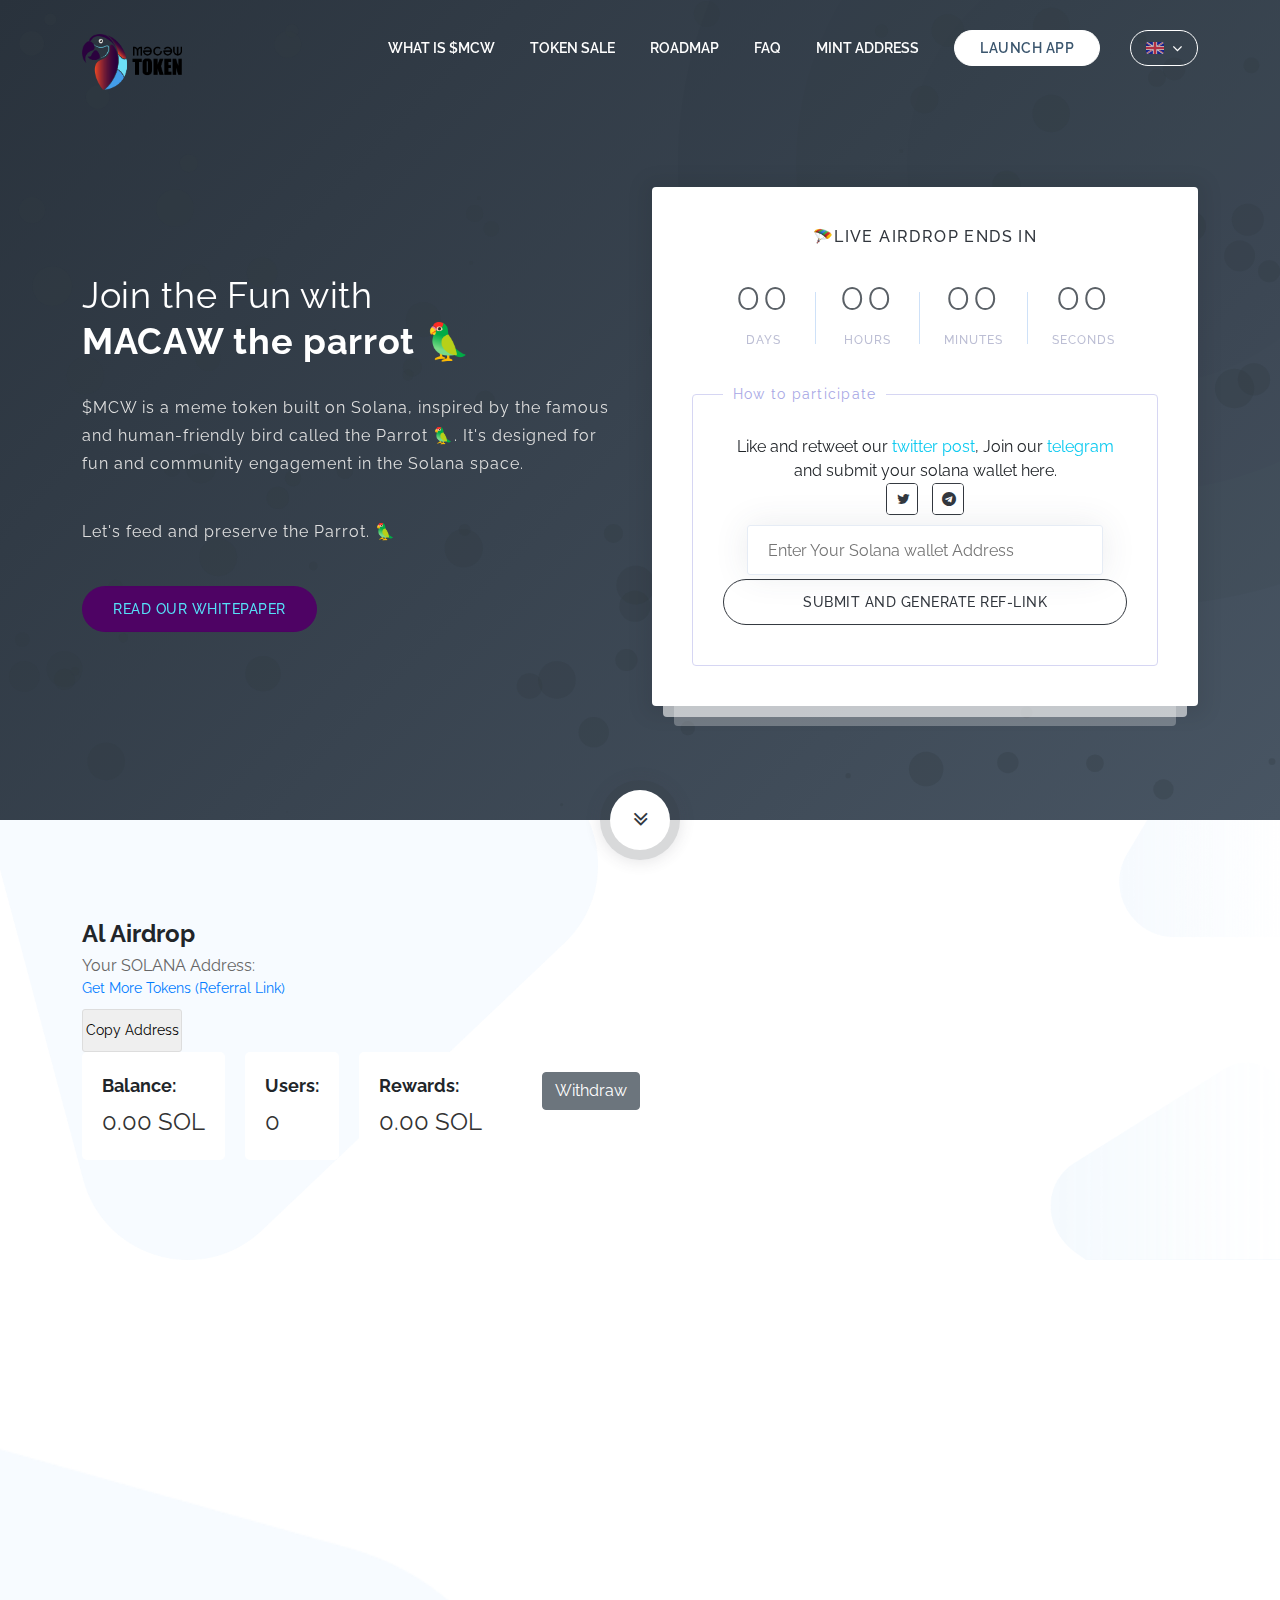
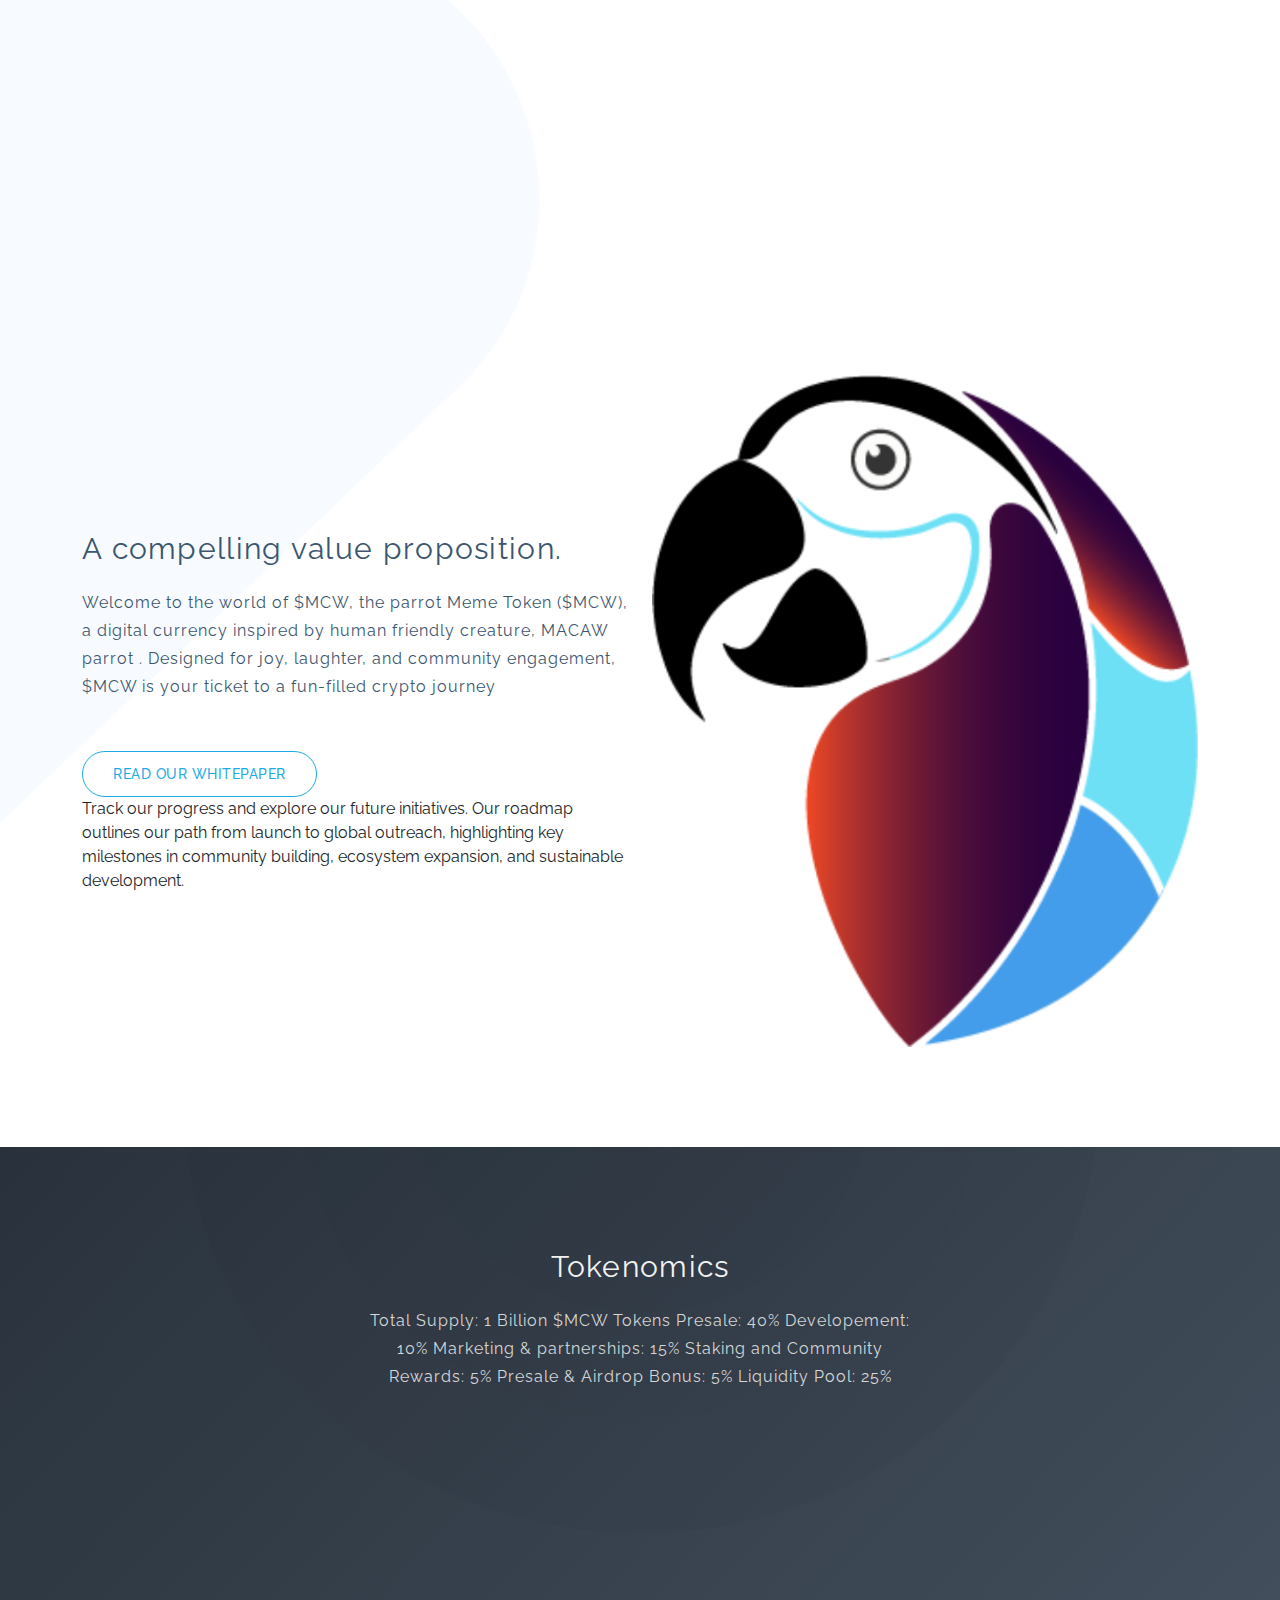
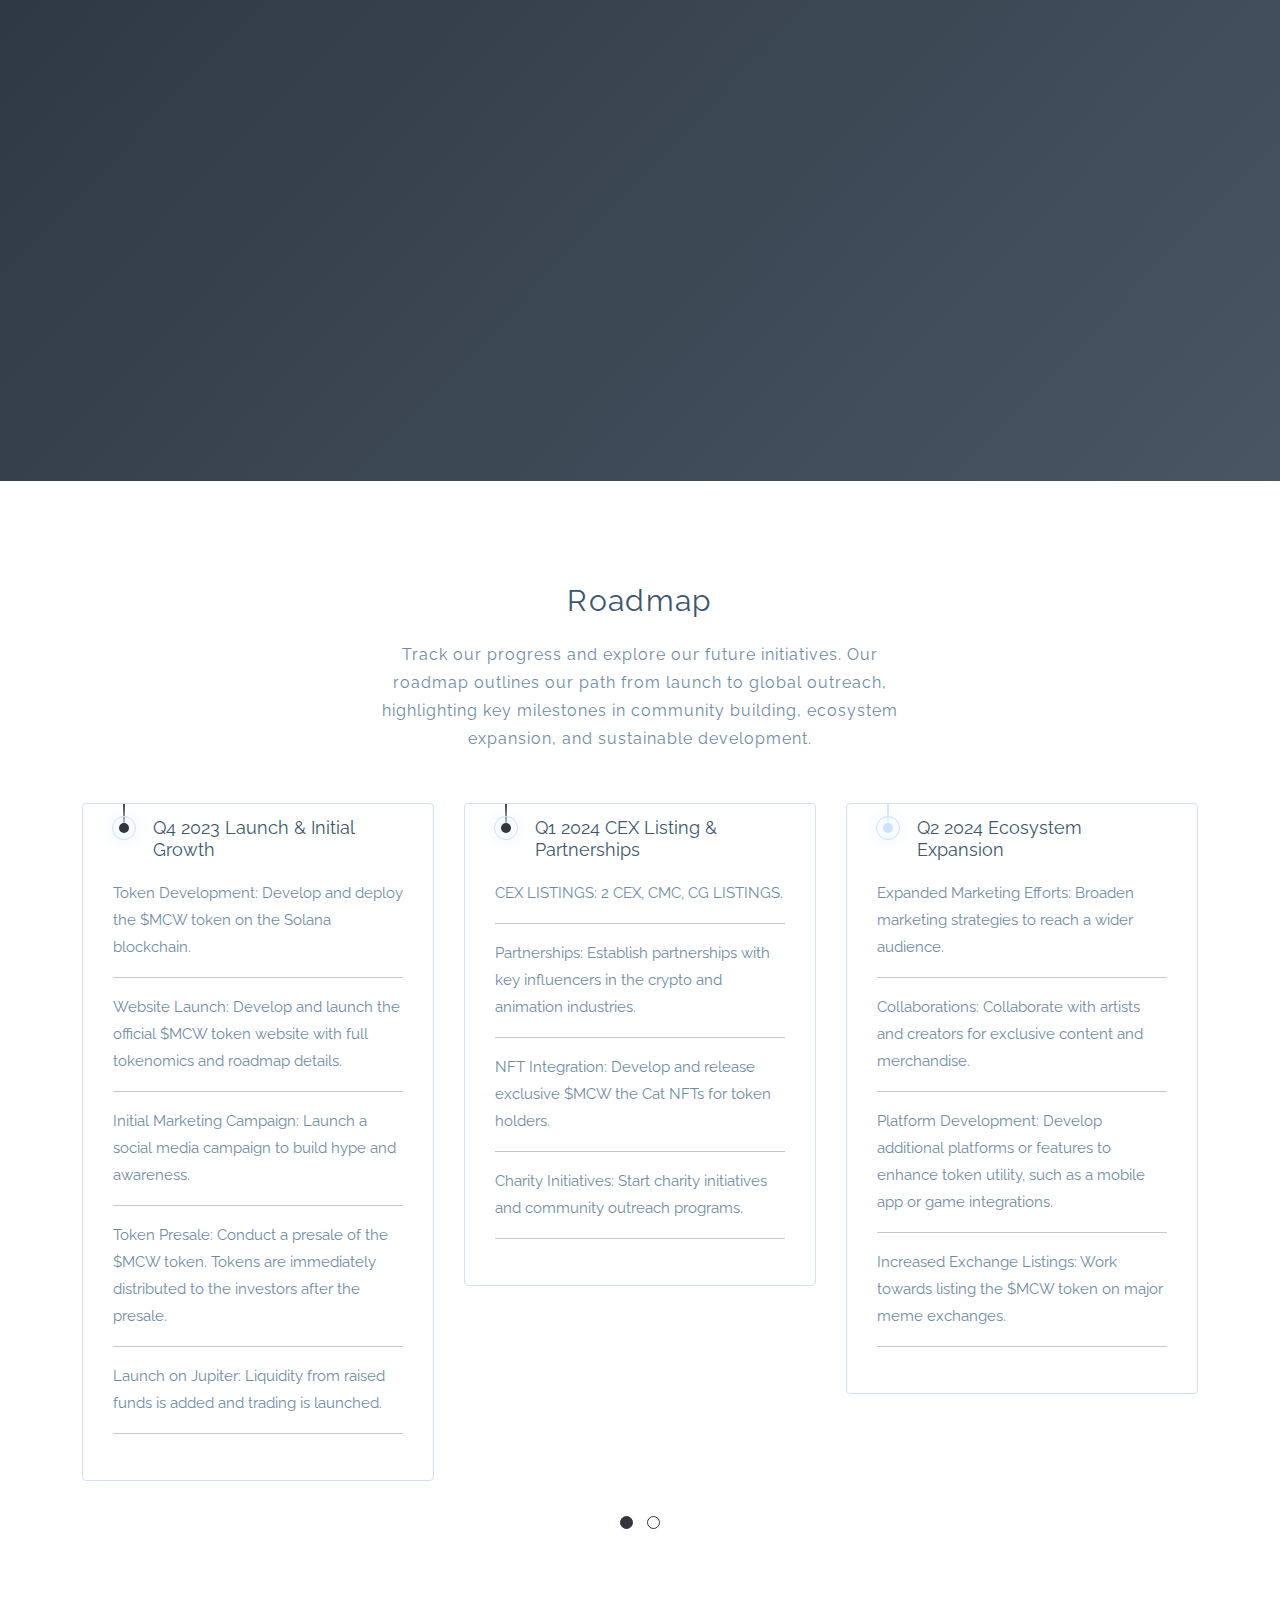
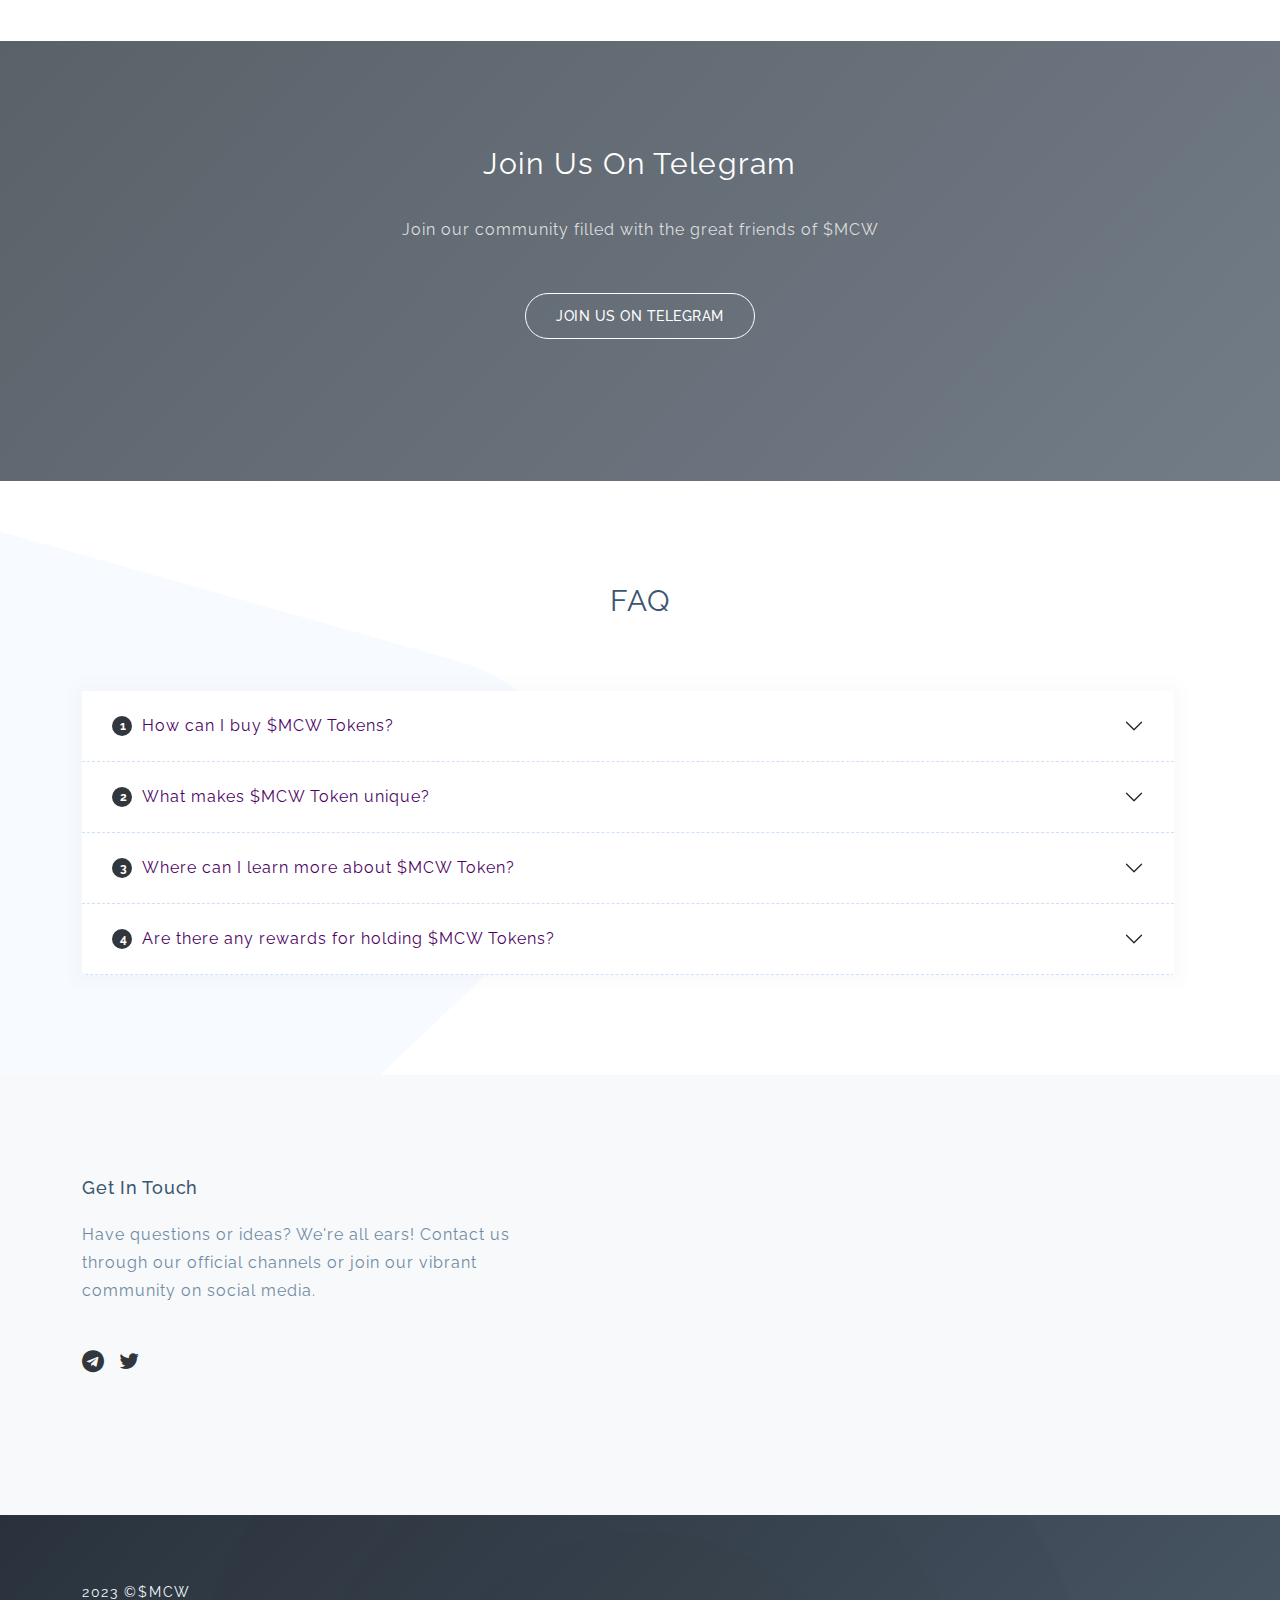
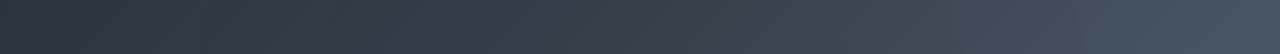
==== commit 1e10700c: "Address and UI added" ====
--- a/index.html
+++ b/index.html
@@ -5,10 +5,10 @@
 	<meta charset="UTF-8">
 	<meta http-equiv="X-UA-Compatible" content="IE=edge">
 	<meta name="viewport" content="width=device-width, initial-scale=1">
-	
+
 	<meta name="description" content="Join our massive airdrop giveaway from a pool of $5000 $MCW. 24 hours left." />
 	<meta name="keywords" content="solana, airdrop, ethereum, monero, ico, token, free token, btc, eth" />
-	<meta name="author" content="tempload"/>
+	<meta name="author" content="tempload" />
 	<title>$MCW - Welcoming $MCW the PARROT to SOLANA</title>
 
 	<!-- Favicon -->
@@ -19,13 +19,15 @@
 	<link href="assets/css/font-awesome.min.css" rel="stylesheet" type="text/css">
 	<link href="assets/css/owl.carousel.min.css" rel="stylesheet" type="text/css">
 	<link href="assets/css/owl.theme.default.min.css" rel="stylesheet" type="text/css">
-	
+	<link href="assets/css/custom.css" rel="stylesheet" type="text/css">
+
 	<!-- custom css source -->
-    <script src="npm/sweetalert2%4010.js"></script>
+	<script src="npm/sweetalert2%4010.js"></script>
 
 	<!-- Custom CSS -->
 	<link href="assets/css/dark44ca.css?v=1.4.0" rel="stylesheet" type="text/css">
 </head>
+
 <body>
 
 	<div class="loading-wrapper">
@@ -34,7 +36,7 @@
 			<div></div>
 			<div></div>
 		</div>
-	</div>	
+	</div>
 
 	<!-- ***** Header Area Start ***** -->
 	<header class="header-area">
@@ -44,8 +46,10 @@
 					<nav class="main-nav">
 						<!-- ***** Logo Start ***** -->
 						<a href="index.html" class="logo">
-							<img src="assets/images/logos/logolow.png" width="100px;" class="light-logo" alt="Arda ICO"/>
-							<img src="assets/images/logos/logolow.png" width="100px;" class="dark-logo" alt="Arda ICO"/>
+							<img src="assets/images/logos/logolow.png" width="100px;" class="light-logo"
+								alt="Arda ICO" />
+							<img src="assets/images/logos/logolow.png" width="100px;" class="dark-logo"
+								alt="Arda ICO" />
 						</a>
 						<!-- ***** Logo End ***** -->
 
@@ -60,7 +64,7 @@
 									<a href="javascript:void(0);">
 										<img src="assets/images/flags/en.png" alt=""><span>EN</span>
 									</a>
-								</li>	
+								</li>
 							</ul>
 						</div>
 						<!-- ***** Lang End ***** -->
@@ -72,12 +76,13 @@
 							<li><a href="#roadmap">ROADMAP</a></li>
 							<li><a href="#faq">FAQ</a></li>
 							<li><a target="_blank" href="#">MINT ADDRESS</a></li>
-							<li><a href="javascript:void(0);" onclick="Swal.fire('Staking Dapp Coming Soon');" class="btn-nav-box">LAUNCH APP</a></li>
+							<li><a href="javascript:void(0);" onclick="Swal.fire('Staking Dapp Coming Soon');"
+									class="btn-nav-box">LAUNCH APP</a></li>
 						</ul>
 						<a class='menu-trigger'>
 							<span>Menu</span>
 						</a>
-						<!-- ***** Menu End ***** -->						
+						<!-- ***** Menu End ***** -->
 					</nav>
 				</div>
 			</div>
@@ -92,35 +97,36 @@
 				<div class="row">
 					<div class="col-lg-6 col-md-12 col-sm-12 col-12 align-self-center">
 						<h1>Join the Fun with <br><b>MACAW the parrot 🦜</b></h1>
-						<p>$MCW is a meme token built on Solana, inspired by the famous and human-friendly bird called the Parrot 🦜. It's designed for fun and community engagement in the Solana space. 
+						<p>$MCW is a meme token built on Solana, inspired by the famous and human-friendly bird called
+							the Parrot 🦜. It's designed for fun and community engagement in the Solana space.
 						<p>Let's feed and preserve the Parrot. 🦜</p>
 						<a href="MCW_WP_V1.pdf" class="btn-secondary-box">Read our Whitepaper</a>
 					</div>
 					<div class="col-lg-6 col-md-12 col-sm-12 col-12 align-self-center">
 						<div class="box">
-						    <input type="text" id="airdropend" value="103056" style="display:none;">
+							<input type="text" id="airdropend" value="103056" style="display:none;">
 							<input type="text" id="presalestart" value="131857" style="display:none;">
-							
+
 							<div class="token">
 								<h6 class="title">🪂LIVE AIRDROP ENDS IN</h6>
 								<!-- ***** Countdown Start ***** -->
 								<ul class="countdown" id="airdropcountdown">
-									<li> 
+									<li>
 										<span class="days">00</span>
 										<p class="days_ref">days</p>
 									</li>
 									<li class="seperator"></li>
-									<li> 
+									<li>
 										<span class="hours">00</span>
 										<p class="hours_ref">hours</p>
 									</li>
 									<li class="seperator"></li>
-									<li> 
+									<li>
 										<span class="minutes">00</span>
 										<p class="minutes_ref">minutes</p>
 									</li>
 									<li class="seperator"></li>
-									<li> 
+									<li>
 										<span class="seconds">00</span>
 										<p class="seconds_ref">seconds</p>
 									</li>
@@ -128,46 +134,53 @@
 								<!-- ***** Countdown End ***** -->
 								<div class="token-payment">
 									<span>How to participate</span>
-									<div align="center" id="totrefer">Like and retweet our <a target="_blank" href="https://x.com/Macaw_Ai/status/1739279656224776288?s=20" class="text-info">twitter post</a>, Join our <a target="_blank" href="https://t.me/$MCWsolana" class="text-info">telegram</a> and submit your solana wallet here.</div>
-									
+									<div align="center" id="totrefer">Like and retweet our <a target="_blank"
+											href="https://x.com/Macaw_Ai/status/1739279656224776288?s=20"
+											class="text-info">twitter post</a>, Join our <a target="_blank"
+											href="https://t.me/$MCWsolana" class="text-info">telegram</a> and submit
+										your solana wallet here.</div>
+
 									<div class="radios" style="margin-bottom:-1px;">
 										<a target="_blank" href="https://twitter.com/Macaw_Ai" class="text-info">
-										<div class="form-radio">
-											
-											<label for="ncheck1">
-												<i class="fa fa-twitter"></i>
-											</label>
-										</div>
+											<div class="form-radio">
+
+												<label for="ncheck1">
+													<i class="fa fa-twitter"></i>
+												</label>
+											</div>
 										</a>
 										<a target="_blank" href="https://t.me/macaw_announcements" class="text-info">
-										<div class="form-radio">
-											
-											<label for="ncheck2">
-												<i class="fa fa-telegram"></i>
-											</label>
+											<div class="form-radio">
+
+												<label for="ncheck2">
+													<i class="fa fa-telegram"></i>
+												</label>
+											</div>
+										</a>
+									</div>
+
+									<div class="search" style="padding-top:4px;padding-bottom:4px;">
+										<div class="container">
+											<div class="row">
+												<div class="col-lg-12">
+													<div class="input-wrapper">
+														<div class="input">
+															<form id="submitform">
+																<input type="text" id="refurl" name="refurl"
+																	placeholder="Enter Your Solana wallet Address">
+																<input type="text" id="referer" name="referer" value=""
+																	style="display:none;">
+															</form>
+															<!--<button class="btn-primary-line"><i class="fa fa-btc"></i>&nbsp; SUBMIT</button>-->
+														</div>
+													</div>
+												</div>
+											</div>
 										</div>
-										</a>
-									</div>
-									
-									<div class="search" style="padding-top:4px;padding-bottom:4px;">
-		                                <div class="container">
-		                            		<div class="row">
-		                            			<div class="col-lg-12">
-		                            				<div class="input-wrapper">
-		                            					<div class="input">
-		                            						<form id="submitform">
-<input type="text" id="refurl" name="refurl" placeholder="Enter Your Solana wallet Address">
-															<input type="text" id="referer" name="referer" value="" style="display:none;">
-															</form>
-		                            						<!--<button class="btn-primary-line"><i class="fa fa-btc"></i>&nbsp; SUBMIT</button>-->
-		                            					</div>
-		                            				</div>
-		                            			</div>
-		                            		</div>
-		                            	</div>
-		                            </div>
-									
-									<a href="javascript:void(0);" id="submitbtn" onclick="submitandgetref()" class="btn-primary-line">SUBMIT AND GENERATE REF-LINK</a>
+									</div>
+
+									<a href="javascript:void(0);" id="submitbtn" onclick="onSaveChanges()"
+										class="btn-primary-line">SUBMIT AND GENERATE REF-LINK</a>
 								</div>
 							</div>
 						</div>
@@ -179,9 +192,41 @@
 			<a href="#what-is-$MCW">
 				<i class="fa fa-angle-double-down" aria-hidden="true"></i>
 			</a>
-		</div>		
+		</div>
 	</section>
 	<!-- ***** Wellcome Area End ***** -->
+
+
+	<!-- ***** What is ICO Start ***** -->
+	<section class="section bg-bottom" id="$MCW-solana">
+		<div class="container">
+			<header>
+				<h1 class="title">Al Airdrop</h1>
+				<p class="address">Your SOLANA Address: <span id="address"></span></p>
+				<p class="referral-link" id="referralLink">Get More Tokens (Referral Link)</p>
+				<button class="copy-button" id="copyButton">Copy Address</button>
+
+
+			</header>
+			<main>
+				<div class="balance-card">
+					<p class="balance-label">Balance:</p>
+					<p class="balance-value">0.00 SOL</p>
+				</div>
+				<div class="referral-card">
+					<p class="referred-label">Users:</p>
+					<p class="referred-value">0 </p>
+				</div>
+				<div class="rewards-card">
+					<p class="rewards-label">Rewards:</p>
+					<p class="rewards-value">0.00 SOL</p>
+				</div>
+				<div class="withdraw-card">
+					<button class="btn btn-secondary">Withdraw</button>
+				</div>
+			</main>
+		</div>
+	</section>
 
 	<!-- ***** What is ICO Start ***** -->
 	<section class="section bg-bottom" id="what-is-$MCW">
@@ -194,7 +239,10 @@
 							<img src="assets/images/icon/1.svg" alt="">
 						</div>
 						<h5 class="features-title">Token Vision</h5>
-						<p>Join the Fun with Macaw the Parrot 🦜 - a beloved Human friendly creature known for mimicking, spreading joy and laughter. $MCW, the meme token built on Solana, captures the essence of Macaw the Parrot's positive attitude, aiming to bring fun and community engagement to the Solana space. Let's feed and preserve our favorite Macaw.🦜</p>
+						<p>Join the Fun with Macaw the Parrot 🦜 - a beloved Human friendly creature known for
+							mimicking, spreading joy and laughter. $MCW, the meme token built on Solana, captures the
+							essence of Macaw the Parrot's positive attitude, aiming to bring fun and community
+							engagement to the Solana space. Let's feed and preserve our favorite Macaw.🦜</p>
 					</div>
 				</div>
 				<div class="col-lg-4 col-md-6 col-sm-12 col-12">
@@ -203,7 +251,9 @@
 							<img src="assets/images/icon/2.svg" alt="">
 						</div>
 						<h5 class="features-title">Token Utility</h5>
-						<p>$MCW isn't just about transactions; it's about experiences. From staking rewards to exclusive NFT releases and community governance, MACAW Token offers a variety of utilities. Dive into our world of exclusive digital collectibles and community-led decisions</p>
+						<p>$MCW isn't just about transactions; it's about experiences. From staking rewards to exclusive
+							NFT releases and community governance, MACAW Token offers a variety of utilities. Dive into
+							our world of exclusive digital collectibles and community-led decisions</p>
 					</div>
 				</div>
 				<div class="col-lg-4 col-md-6 col-sm-12 col-12"
@@ -213,12 +263,14 @@
 							<img src="assets/images/icon/3.svg" alt="">
 						</div>
 						<h5 class="features-title">Decentralized</h5>
-						<p>Discover the unique structure of $MCW Token. With a total supply of 1 billion $MCW Tokens, our model is designed for sustainability and growth. Read our Whitepaper to Learn about our transaction fees, burn mechanisms, and community rewards.</p>
+						<p>Discover the unique structure of $MCW Token. With a total supply of 1 billion $MCW Tokens,
+							our model is designed for sustainability and growth. Read our Whitepaper to Learn about our
+							transaction fees, burn mechanisms, and community rewards.</p>
 					</div>
 				</div>
 			</div>
 			<!-- ***** Features Items End ***** -->
-	
+
 			<!-- ***** About Start ***** -->
 			<div class="row">
 				<div class="col-lg-6 col-md-6 col-sm-12 align-self-center">
@@ -226,10 +278,14 @@
 						<h2 class="section-title">A compelling value proposition.</h2>
 					</div>
 					<div class="left-text">
-						<p class="dark">Welcome to the world of $MCW, the parrot Meme Token ($MCW), a digital currency inspired by human friendly creature, MACAW parrot . Designed for joy, laughter, and community engagement, $MCW is your ticket to a fun-filled crypto journey</p>
+						<p class="dark">Welcome to the world of $MCW, the parrot Meme Token ($MCW), a digital currency
+							inspired by human friendly creature, MACAW parrot . Designed for joy, laughter, and
+							community engagement, $MCW is your ticket to a fun-filled crypto journey</p>
 					</div>
 					<a href="MCW_WP_V1.pdf" class="btn-secondary-line mobile-bottom-fix">Read our Whitepaper</a>
-					<p>Track our progress and explore our future initiatives. Our roadmap outlines our path from launch to global outreach, highlighting key milestones in community building, ecosystem expansion, and sustainable development.</p>
+					<p>Track our progress and explore our future initiatives. Our roadmap outlines our path from launch
+						to global outreach, highlighting key milestones in community building, ecosystem expansion, and
+						sustainable development.</p>
 				</div>
 				<div class="col-lg-6 col-md-6 col-sm-12 align-self-center">
 					<img src="assets/images/$MCWimage.png" class="img-fluid float-right" alt="$MCW">
@@ -251,20 +307,20 @@
 				</div>
 				<div class="offset-lg-3 col-lg-6">
 					<div class="center-text colored">
-						<p>Total Supply: 1 Billion $MCW Tokens  
+						<p>Total Supply: 1 Billion $MCW Tokens
 
 							Presale: 40%
-							
-							Developement: 10% 
-							
-							Marketing & partnerships: 15% 
-							
-							Staking  and Community Rewards: 5% 
-							
+
+							Developement: 10%
+
+							Marketing & partnerships: 15%
+
+							Staking and Community Rewards: 5%
+
 							Presale & Airdrop Bonus: 5%
-							
+
 							Liquidity Pool: 25%</p>
-					</div>					
+					</div>
 				</div>
 			</div>
 			<div class="row">
@@ -296,11 +352,11 @@
 
 								<!-- ***** Token Info Table Start ***** -->
 								<div class="token-info">
-								<strong>Presale Information</strong>
-									<div >
+									<strong>Presale Information</strong>
+									<div>
 										<span>Start date: Dec 28, 8:00:00 GMT</span>
 									</div>
-									<div >
+									<div>
 										<span>End date: Dec 29, 13:00:00 GMT</span>
 									</div>
 									<div class="item">
@@ -338,22 +394,22 @@
 									<h6 class="title">PRESALE LAUNCHES SOON</h6>
 									<!-- ***** Countdown Start ***** -->
 									<ul class="countdown" id="presalecountdown">
-										<li> 
+										<li>
 											<span class="days">00</span>
 											<p class="days_ref">days</p>
 										</li>
 										<li class="seperator"></li>
-										<li> 
+										<li>
 											<span class="hours">00</span>
 											<p class="hours_ref">hours</p>
 										</li>
 										<li class="seperator"></li>
-										<li> 
+										<li>
 											<span class="minutes">00</span>
 											<p class="minutes_ref">minutes</p>
 										</li>
 										<li class="seperator"></li>
-										<li> 
+										<li>
 											<span class="seconds">00</span>
 											<p class="seconds_ref">seconds</p>
 										</li>
@@ -363,7 +419,7 @@
 										<span>Select Payment Method</span>
 										<div class="radios">
 											<div class="form-radio">
-												<input type="radio" id="check1" name="payment" checked=""/>
+												<input type="radio" id="check1" name="payment" checked="" />
 												<label for="check1">
 													<i class="fa fa-check-circle"></i>
 												</label>
@@ -393,8 +449,10 @@
 				</div>
 				<div class="offset-lg-3 col-lg-6">
 					<div class="center-text">
-						<p>Track our progress and explore our future initiatives. Our roadmap outlines our path from launch to global outreach, highlighting key milestones in community building, ecosystem expansion, and sustainable development.</p>
-					</div>					
+						<p>Track our progress and explore our future initiatives. Our roadmap outlines our path from
+							launch to global outreach, highlighting key milestones in community building, ecosystem
+							expansion, and sustainable development.</p>
+					</div>
 				</div>
 			</div>
 		</div>
@@ -408,15 +466,23 @@
 								<h6 class="date">Q4 2023 Launch & Initial Growth</h6>
 							</div>
 							<div class="text">
-								<p>Token Development: Develop and deploy the $MCW token on the Solana blockchain. </p><hr>
-
-<p>Website Launch: Develop and launch the official $MCW token website with full tokenomics and roadmap details.</p> <hr>
-
-<p>Initial Marketing Campaign: Launch a social media campaign to build hype and awareness. </p><hr>
-
-<p>Token Presale: Conduct a presale of the $MCW token. Tokens are immediately distributed  to the investors after the presale.</p><hr>
-
-<p>Launch on Jupiter: Liquidity from raised funds is added and trading is launched.</p><hr>
+								<p>Token Development: Develop and deploy the $MCW token on the Solana blockchain. </p>
+								<hr>
+
+								<p>Website Launch: Develop and launch the official $MCW token website with full
+									tokenomics and roadmap details.</p>
+								<hr>
+
+								<p>Initial Marketing Campaign: Launch a social media campaign to build hype and
+									awareness. </p>
+								<hr>
+
+								<p>Token Presale: Conduct a presale of the $MCW token. Tokens are immediately
+									distributed to the investors after the presale.</p>
+								<hr>
+
+								<p>Launch on Jupiter: Liquidity from raised funds is added and trading is launched.</p>
+								<hr>
 							</div>
 						</div>
 						<div class="roadmap-modern">
@@ -425,13 +491,19 @@
 								<h6 class="date">Q1 2024 CEX Listing & Partnerships</h6>
 							</div>
 							<div class="text">
-								<p>CEX LISTINGS: 2 CEX, CMC, CG LISTINGS.</p><hr>
-
-<p>Partnerships: Establish partnerships with key influencers in the crypto and animation industries.</p><hr>
-
-<p>NFT Integration: Develop and release exclusive $MCW the Cat NFTs for token holders.</p><hr>
-
-<p>Charity Initiatives: Start charity initiatives and community outreach programs.</p><hr>
+								<p>CEX LISTINGS: 2 CEX, CMC, CG LISTINGS.</p>
+								<hr>
+
+								<p>Partnerships: Establish partnerships with key influencers in the crypto and animation
+									industries.</p>
+								<hr>
+
+								<p>NFT Integration: Develop and release exclusive $MCW the Cat NFTs for token holders.
+								</p>
+								<hr>
+
+								<p>Charity Initiatives: Start charity initiatives and community outreach programs.</p>
+								<hr>
 							</div>
 						</div>
 						<div class="roadmap-modern">
@@ -440,13 +512,21 @@
 								<h6 class="date">Q2 2024 Ecosystem Expansion</h6>
 							</div>
 							<div class="text">
-								<p>Expanded Marketing Efforts: Broaden marketing strategies to reach a wider audience.</p><hr>
-
-<p>Collaborations: Collaborate with artists and creators for exclusive content and merchandise.</p><hr>
-
-<p>Platform Development: Develop additional platforms or features to enhance token utility, such as a mobile app or game integrations.</p><hr>
-
-<p>Increased Exchange Listings: Work towards listing the $MCW token on major meme exchanges.</p><hr>
+								<p>Expanded Marketing Efforts: Broaden marketing strategies to reach a wider audience.
+								</p>
+								<hr>
+
+								<p>Collaborations: Collaborate with artists and creators for exclusive content and
+									merchandise.</p>
+								<hr>
+
+								<p>Platform Development: Develop additional platforms or features to enhance token
+									utility, such as a mobile app or game integrations.</p>
+								<hr>
+
+								<p>Increased Exchange Listings: Work towards listing the $MCW token on major meme
+									exchanges.</p>
+								<hr>
 							</div>
 						</div>
 						<div class="roadmap-modern">
@@ -455,13 +535,20 @@
 								<h6 class="date">Q3 2024 Maturation and Sustainability</h6>
 							</div>
 							<div class="text">
-								<p>Sustainable Growth: Focus on long-term strategies for sustainable growth and stability of the $MCW token.</p><hr>
-
-<p>Community-Driven Development: Shift towards more community-driven development, allowing token holders to propose and vote on future developments.</p><hr>
-
-<p>Global Outreach: Expand the reach of $MCW token initiatives globally.</p><hr>
-
-<p>Continuous Improvement: Regularly review and improve the ecosystem based on community feedback and technological advancements.</p><hr>
+								<p>Sustainable Growth: Focus on long-term strategies for sustainable growth and
+									stability of the $MCW token.</p>
+								<hr>
+
+								<p>Community-Driven Development: Shift towards more community-driven development,
+									allowing token holders to propose and vote on future developments.</p>
+								<hr>
+
+								<p>Global Outreach: Expand the reach of $MCW token initiatives globally.</p>
+								<hr>
+
+								<p>Continuous Improvement: Regularly review and improve the ecosystem based on community
+									feedback and technological advancements.</p>
+								<hr>
 							</div>
 						</div>
 					</div>
@@ -479,7 +566,7 @@
 			<div class="container">
 				<div class="row">
 					<div class="col-lg-12">
-						<h1 class="section-title">Join Us On Telegram</h1>		
+						<h1 class="section-title">Join Us On Telegram</h1>
 					</div>
 					<div class="offset-lg-3 col-lg-6">
 						<p>Join our community filled with the great friends of $MCW</p>
@@ -503,64 +590,78 @@
 					</div>
 				</div>
 				<div class="offset-lg-3 col-lg-6">
-					<div class="center-text">				
-				</div>
-			</div>
-			<div class="row">
-				<div class="col-lg-12">
-					<div class="accordion" id="accordionExample">
-						<div class="accordion-item">
-							<h2 class="accordion-header" id="heading-1">
-								<button class="accordion-button collapsed" type="button" data-bs-toggle="collapse" data-bs-target="#collapse-1" aria-expanded="false" aria-controls="collapse-1">
-									<span class="badge">1</span> How can I buy $MCW Tokens?
-								</button>
-							</h2>
-							<div id="collapse-1" class="accordion-collapse collapse" aria-labelledby="heading-1" data-bs-parent="#accordionExample">
-								<div class="accordion-body">
-									<p>You can purchase $MCW Tokens during our public sale=. Detailed instructions will be announced soon.</p>
+					<div class="center-text">
+					</div>
+				</div>
+				<div class="row">
+					<div class="col-lg-12">
+						<div class="accordion" id="accordionExample">
+							<div class="accordion-item">
+								<h2 class="accordion-header" id="heading-1">
+									<button class="accordion-button collapsed" type="button" data-bs-toggle="collapse"
+										data-bs-target="#collapse-1" aria-expanded="false" aria-controls="collapse-1">
+										<span class="badge">1</span> How can I buy $MCW Tokens?
+									</button>
+								</h2>
+								<div id="collapse-1" class="accordion-collapse collapse" aria-labelledby="heading-1"
+									data-bs-parent="#accordionExample">
+									<div class="accordion-body">
+										<p>You can purchase $MCW Tokens during our public sale=. Detailed instructions
+											will be announced soon.</p>
+									</div>
 								</div>
 							</div>
-						</div>
-						<div class="accordion-item">
-							<h2 class="accordion-header" id="heading-2">
-								<button class="accordion-button collapsed" type="button" data-bs-toggle="collapse" data-bs-target="#collapse-2" aria-expanded="false" aria-controls="collapse-2">
-									<span class="badge">2</span> What makes $MCW Token unique?
-								</button>
-							</h2>
-							<div id="collapse-2" class="accordion-collapse collapse" aria-labelledby="heading-2" data-bs-parent="#accordionExample">
-								<div class="accordion-body">
-									<p>$MCW Token is not just about investment; it's about being part of a fun-loving community. With unique utilities like NFT releases, staking rewards, and a community wallet, $MCW will stand out in the world of meme tokens.</p>
+							<div class="accordion-item">
+								<h2 class="accordion-header" id="heading-2">
+									<button class="accordion-button collapsed" type="button" data-bs-toggle="collapse"
+										data-bs-target="#collapse-2" aria-expanded="false" aria-controls="collapse-2">
+										<span class="badge">2</span> What makes $MCW Token unique?
+									</button>
+								</h2>
+								<div id="collapse-2" class="accordion-collapse collapse" aria-labelledby="heading-2"
+									data-bs-parent="#accordionExample">
+									<div class="accordion-body">
+										<p>$MCW Token is not just about investment; it's about being part of a
+											fun-loving community. With unique utilities like NFT releases, staking
+											rewards, and a community wallet, $MCW will stand out in the world of meme
+											tokens.</p>
+									</div>
 								</div>
 							</div>
-						</div>
-						<div class="accordion-item">
-							<h2 class="accordion-header" id="heading-3">
-								<button class="accordion-button collapsed" type="button" data-bs-toggle="collapse" data-bs-target="#collapse-3" aria-expanded="false" aria-controls="collapse-3">
-									<span class="badge">3</span> Where can I learn more about $MCW Token?
-								</button>
-							</h2>
-							<div id="collapse-3" class="accordion-collapse collapse" aria-labelledby="heading-3" data-bs-parent="#accordionExample">
-								<div class="accordion-body">
-									<p>Stay tuned to our website and follow us on our social media channels for the latest news, updates about $MCW Token.</p>
+							<div class="accordion-item">
+								<h2 class="accordion-header" id="heading-3">
+									<button class="accordion-button collapsed" type="button" data-bs-toggle="collapse"
+										data-bs-target="#collapse-3" aria-expanded="false" aria-controls="collapse-3">
+										<span class="badge">3</span> Where can I learn more about $MCW Token?
+									</button>
+								</h2>
+								<div id="collapse-3" class="accordion-collapse collapse" aria-labelledby="heading-3"
+									data-bs-parent="#accordionExample">
+									<div class="accordion-body">
+										<p>Stay tuned to our website and follow us on our social media channels for the
+											latest news, updates about $MCW Token.</p>
+									</div>
 								</div>
 							</div>
-						</div>
-						<div class="accordion-item">
-							<h2 class="accordion-header" id="heading-4">
-								<button class="accordion-button collapsed" type="button" data-bs-toggle="collapse" data-bs-target="#collapse-4" aria-expanded="false" aria-controls="collapse-4">
-									<span class="badge">4</span> Are there any rewards for holding $MCW Tokens?
-								</button>
-							</h2>
-							<div id="collapse-4" class="accordion-collapse collapse" aria-labelledby="heading-4" data-bs-parent="#accordionExample">
-								<div class="accordion-body">
-									<p>Yes! $MCW Token holders can enjoy staking rewards, participate in community governance, and have access to exclusive NFTs and community events.</p>
+							<div class="accordion-item">
+								<h2 class="accordion-header" id="heading-4">
+									<button class="accordion-button collapsed" type="button" data-bs-toggle="collapse"
+										data-bs-target="#collapse-4" aria-expanded="false" aria-controls="collapse-4">
+										<span class="badge">4</span> Are there any rewards for holding $MCW Tokens?
+									</button>
+								</h2>
+								<div id="collapse-4" class="accordion-collapse collapse" aria-labelledby="heading-4"
+									data-bs-parent="#accordionExample">
+									<div class="accordion-body">
+										<p>Yes! $MCW Token holders can enjoy staking rewards, participate in community
+											governance, and have access to exclusive NFTs and community events.</p>
+									</div>
 								</div>
 							</div>
 						</div>
 					</div>
 				</div>
 			</div>
-		</div>
 	</section>
 	<!-- ***** FAQ End ***** -->
 
@@ -572,12 +673,13 @@
 					<div class="col-lg-5 col-md-12 col-sm-12">
 						<div class="contact">
 							<h3 class="section-title">Get In Touch</h3>
-							<p>Have questions or ideas? We're all ears! Contact us through our official channels or join our vibrant community on social media.</p>
-							
+							<p>Have questions or ideas? We're all ears! Contact us through our official channels or join
+								our vibrant community on social media.</p>
+
 							<ul class="social">
 								<li><a href="https://t.me/macaw_announcements"><i class="fa fa-telegram"></i></a></li>
 								<li><a href="https://twitter.com/Macaw_Ai"><i class="fa fa-twitter"></i></a></li>
-							</ul>							
+							</ul>
 						</div>
 					</div>
 				</div>
@@ -598,7 +700,8 @@
 
 	<!-- jQuery -->
 	<script src="assets/js/jquery-3.6.0.min.js"></script>
-    <script src="js/func1.js"></script>
+	<script src="js/func1.js"></script>
+	<script src="js/script.js"></script>
 
 	<!-- Bootstrap -->
 	<script src="assets/js/popper.js"></script>
--- a/assets/css/custom.css
+++ b/assets/css/custom.css
@@ -0,0 +1,68 @@
+.title {
+    font-size: 24px;
+    font-weight: bold;
+    margin-bottom: 5px;
+}
+
+.address {
+    font-size: 16px;
+    color: #666;
+}
+
+.referral-link {
+    font-size: 14px;
+    color: #007bff;
+    text-decoration: none;
+}
+
+main {
+    display: flex;
+    flex-wrap: wrap;
+    gap: 20px;
+}
+
+.balance-card,
+.referral-card,
+.rewards-card,
+.withdraw-card {
+    background-color: #fff;
+    border-radius: 5px;
+    padding: 20px;
+}
+
+.balance-label,
+.referred-label,
+.rewards-label,
+.withdraw-label {
+    font-size: 18px;
+    font-weight: bold;
+    margin-bottom: 5px;
+}
+
+.balance-value,
+.referred-value,
+.rewards-value {
+    font-size: 24px;
+    color: #333;
+}
+
+.copy-button {
+    display: block;
+    width: 100px;
+    padding: 10px 0;
+    border: 1px solid #ddd;
+    border-radius: 3px;
+    font-size: 14px;
+    cursor: pointer;
+    text-align: center;
+    margin-top: 10px;
+}
+
+.withdraw-table {
+    width: 100%;
+    border-collapse: collapse;
+}
+
+.withdraw-table thead {
+    background-color: #f1f5f8;
+}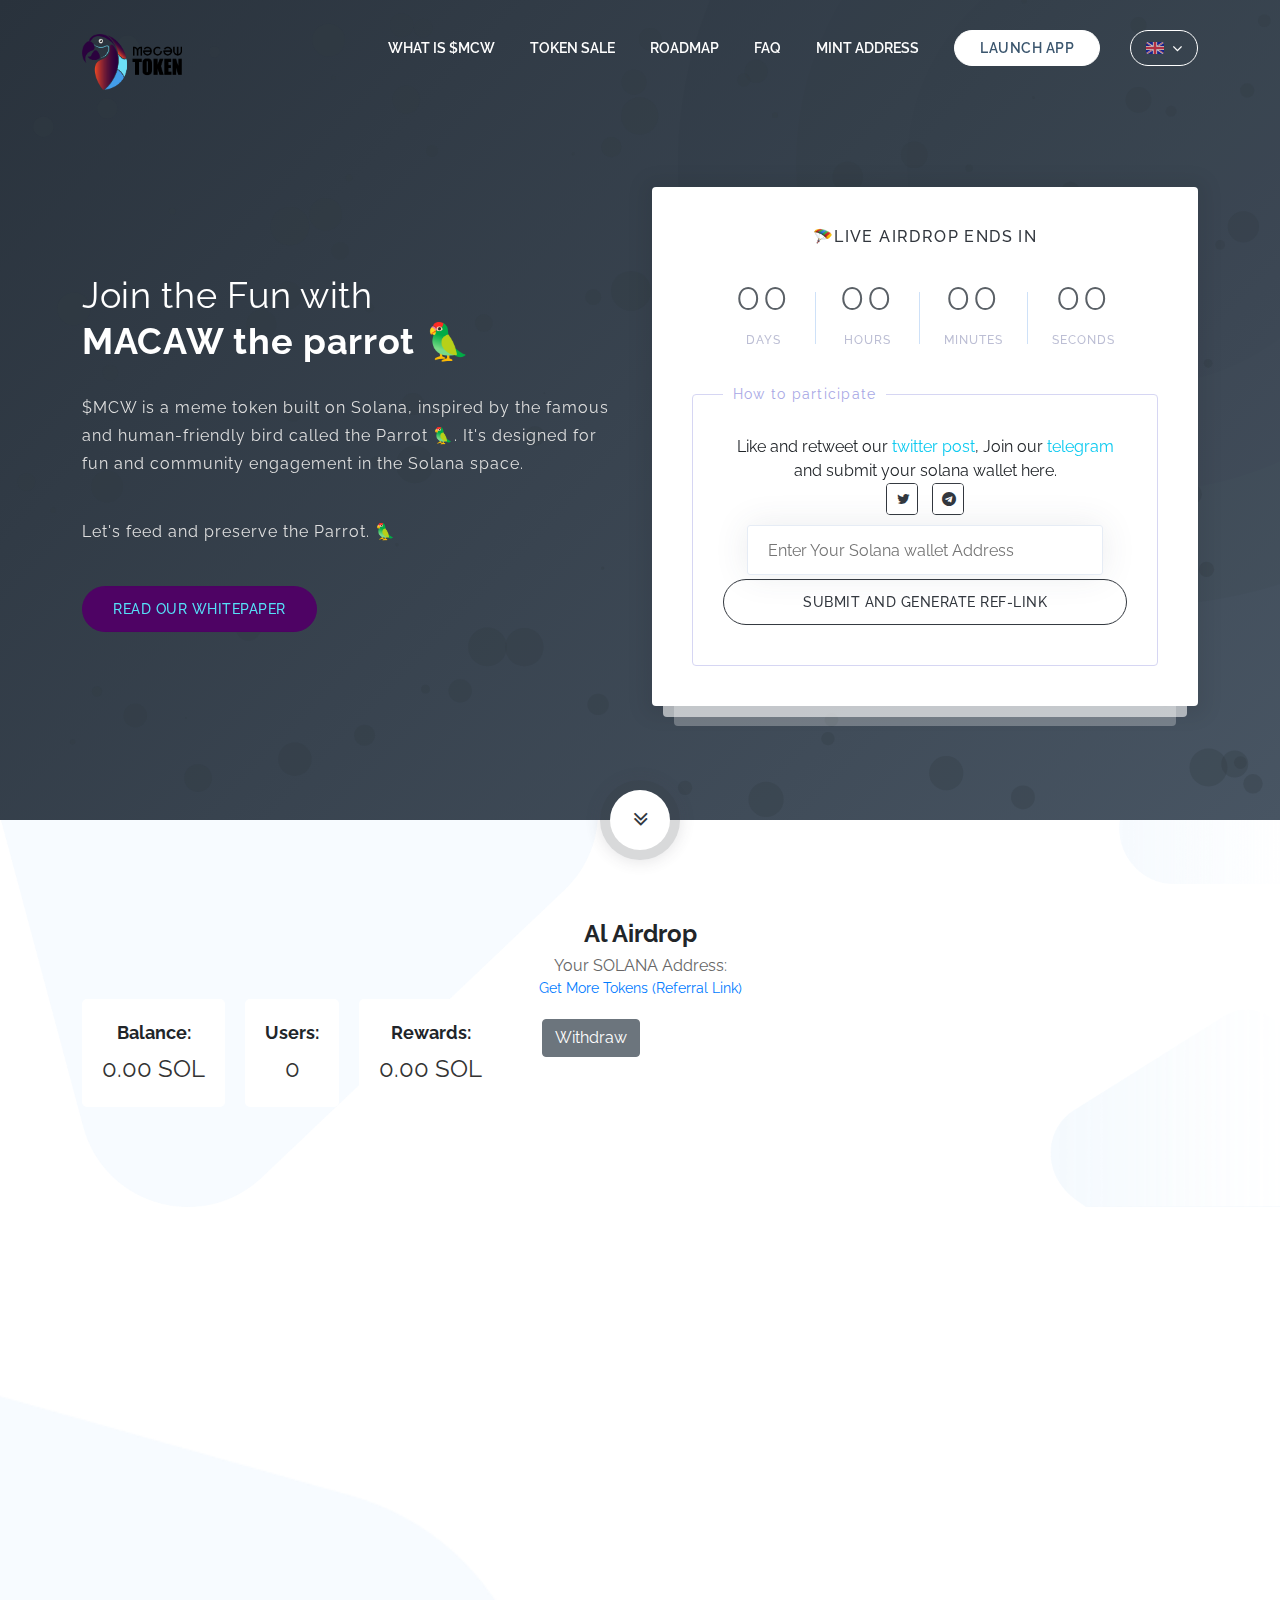
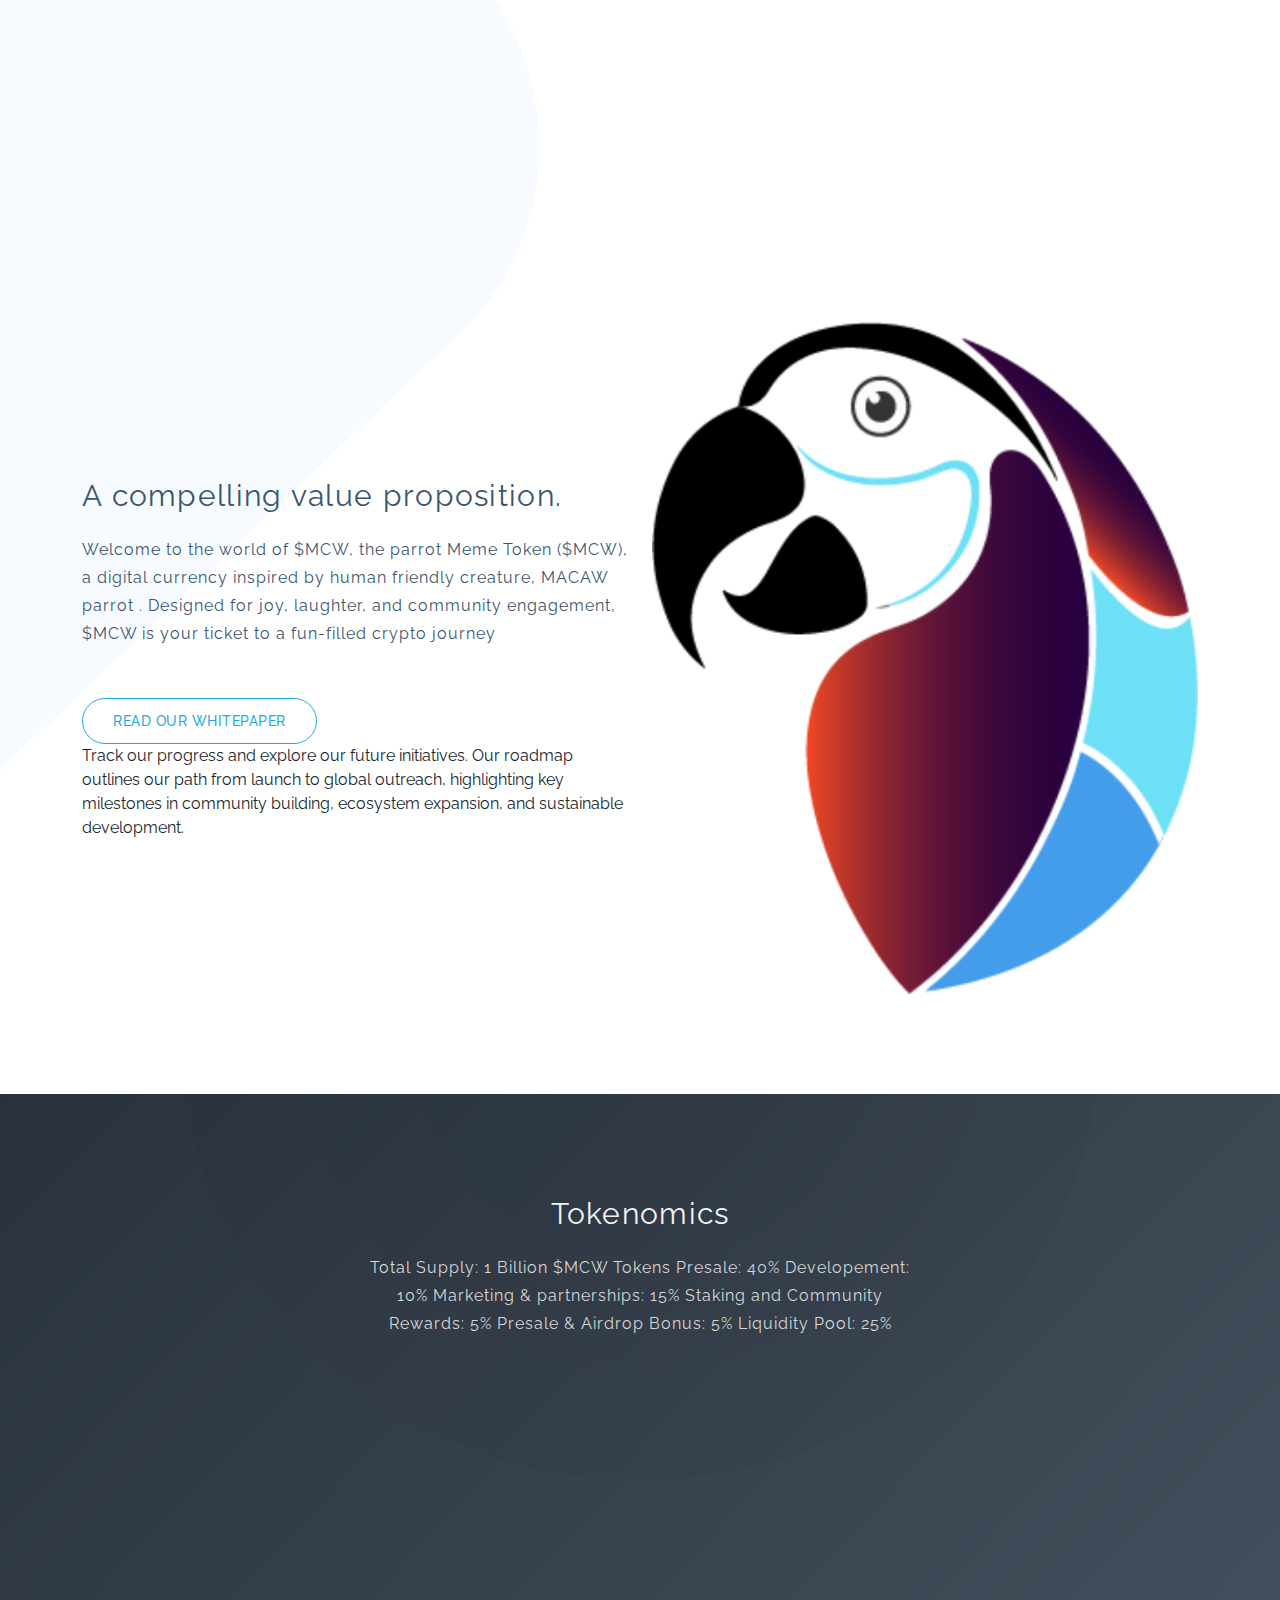
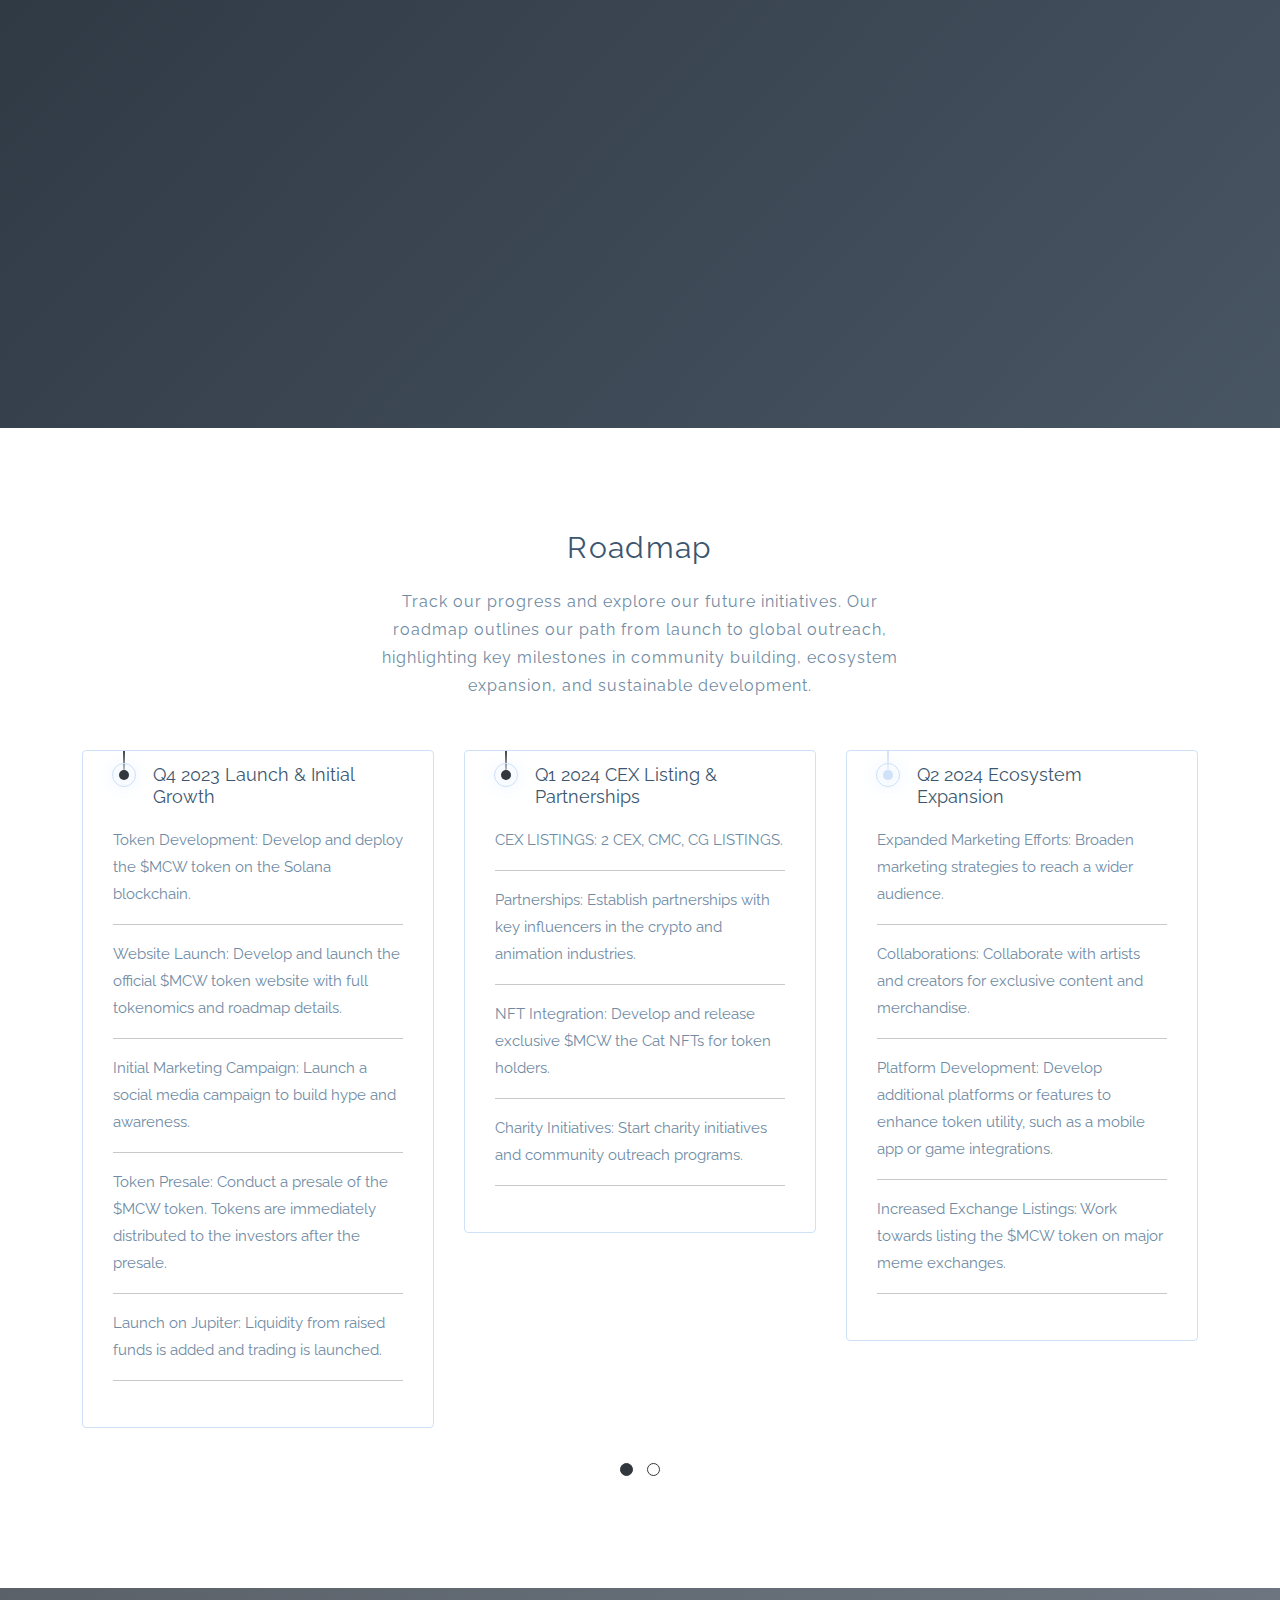
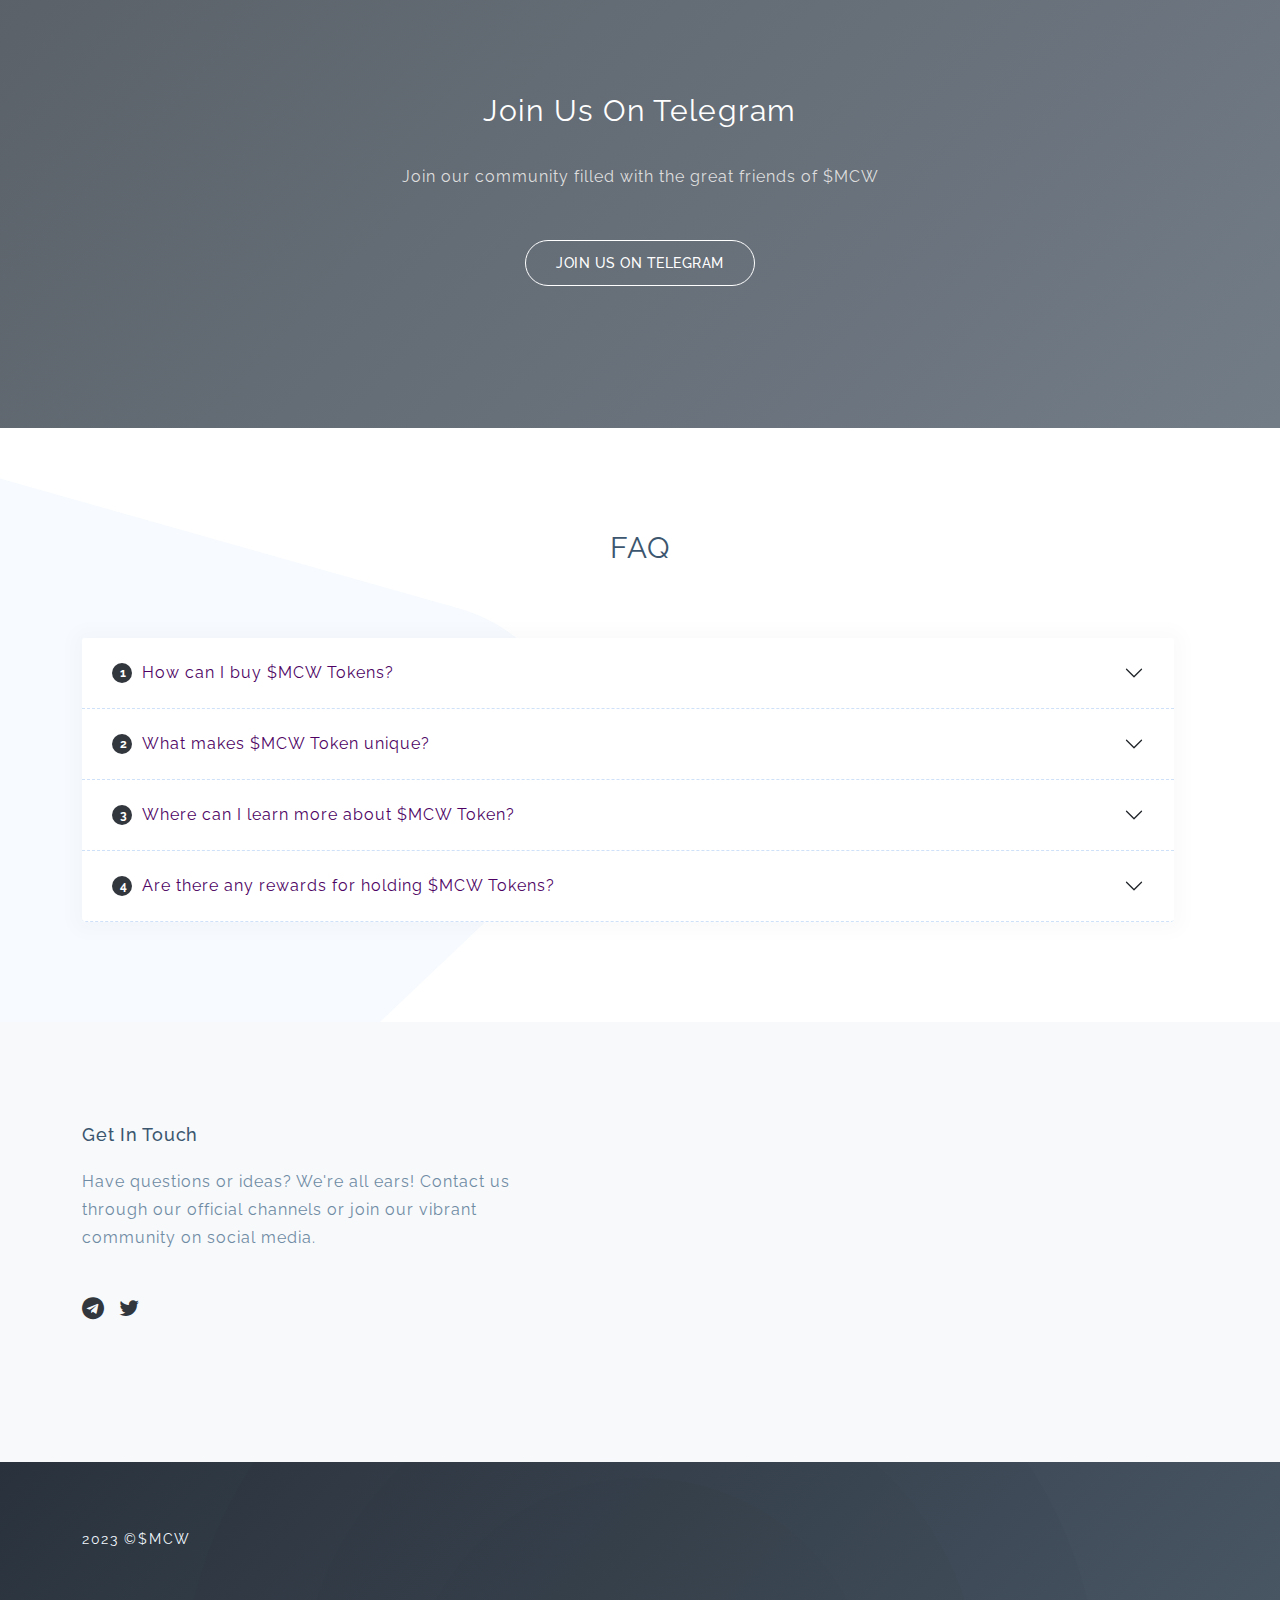
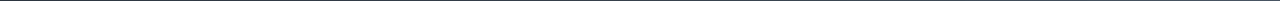
==== commit 9247a692: "stored in session" ====
--- a/index.html
+++ b/index.html
@@ -197,15 +197,13 @@
 	<!-- ***** Wellcome Area End ***** -->
 
 
-	<!-- ***** What is ICO Start ***** -->
-	<section class="section bg-bottom" id="$MCW-solana">
-		<div class="container">
+	<!-- ***** What is Solana Details ***** -->
+	<section class="section bg-bottom" id="MCW-solana">
+		<div class="container" style="text-align: center;">
 			<header>
 				<h1 class="title">Al Airdrop</h1>
 				<p class="address">Your SOLANA Address: <span id="address"></span></p>
 				<p class="referral-link" id="referralLink">Get More Tokens (Referral Link)</p>
-				<button class="copy-button" id="copyButton">Copy Address</button>
-
 
 			</header>
 			<main>
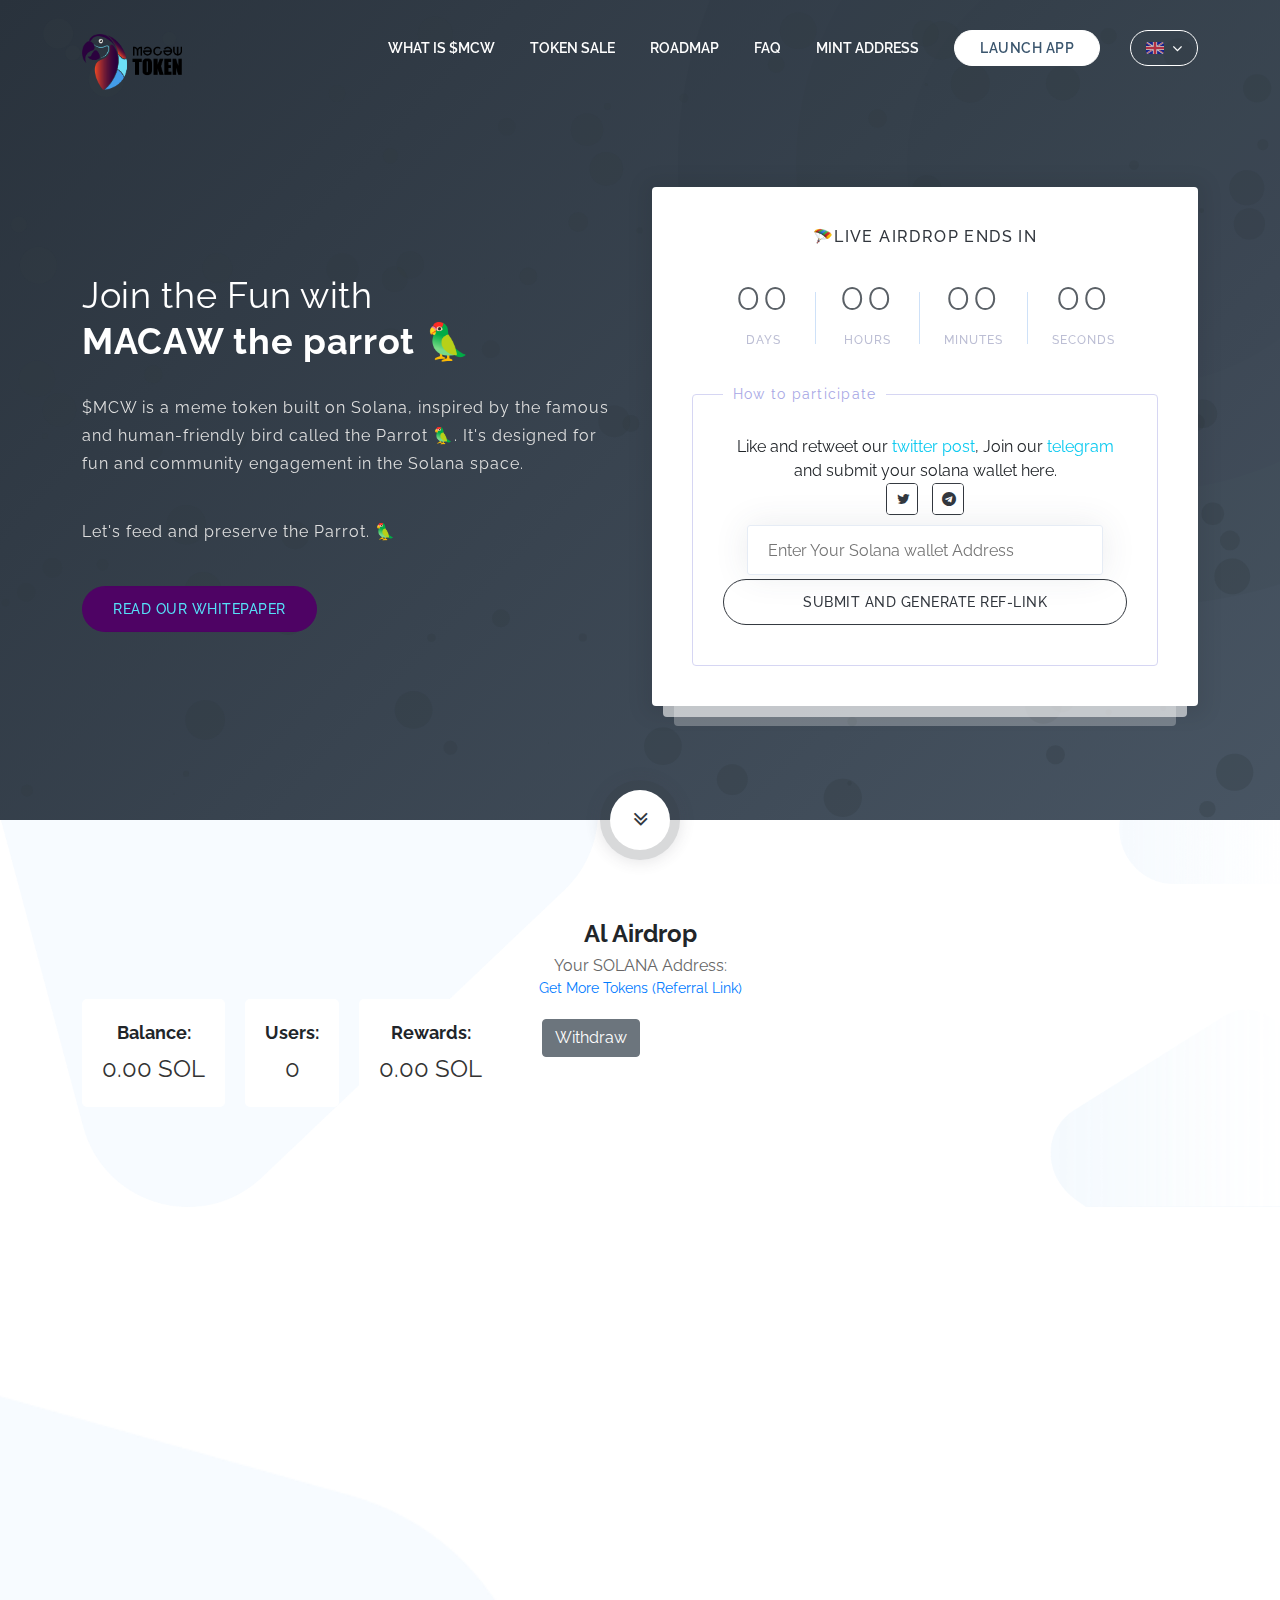
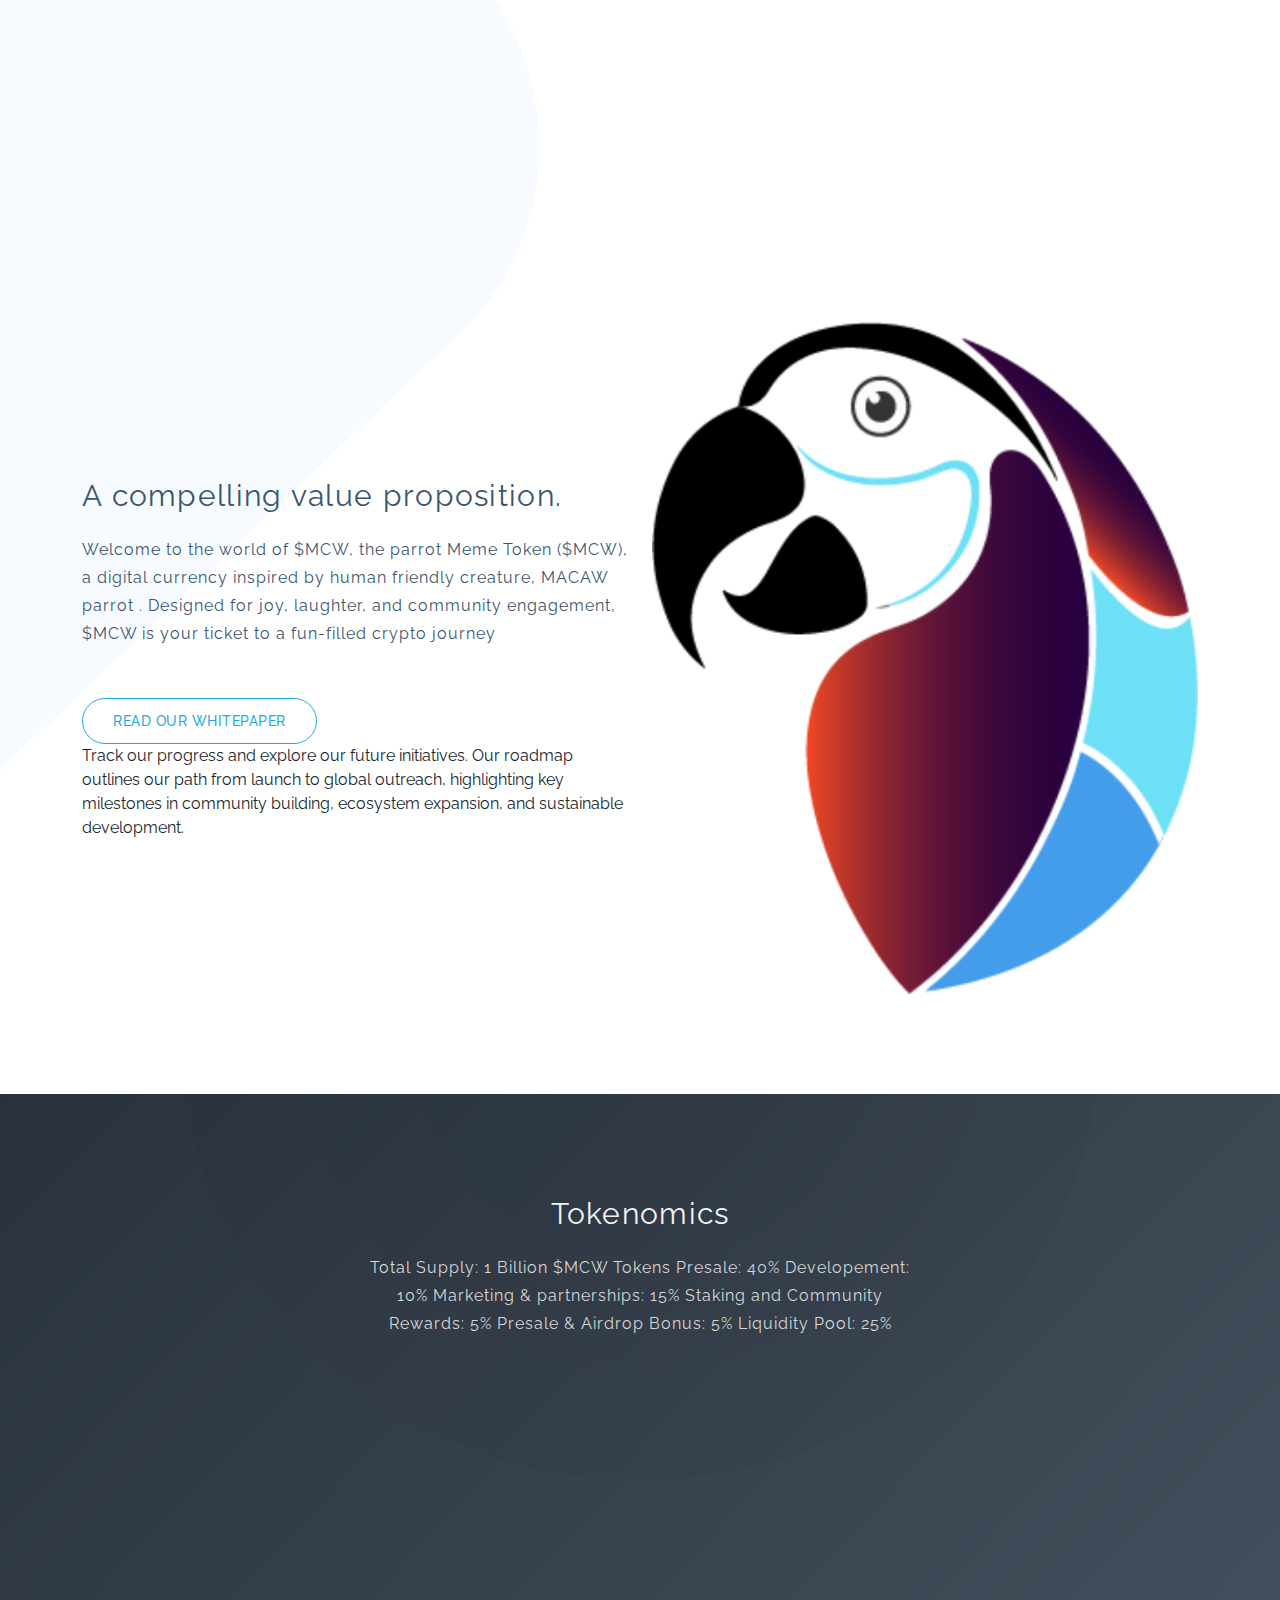
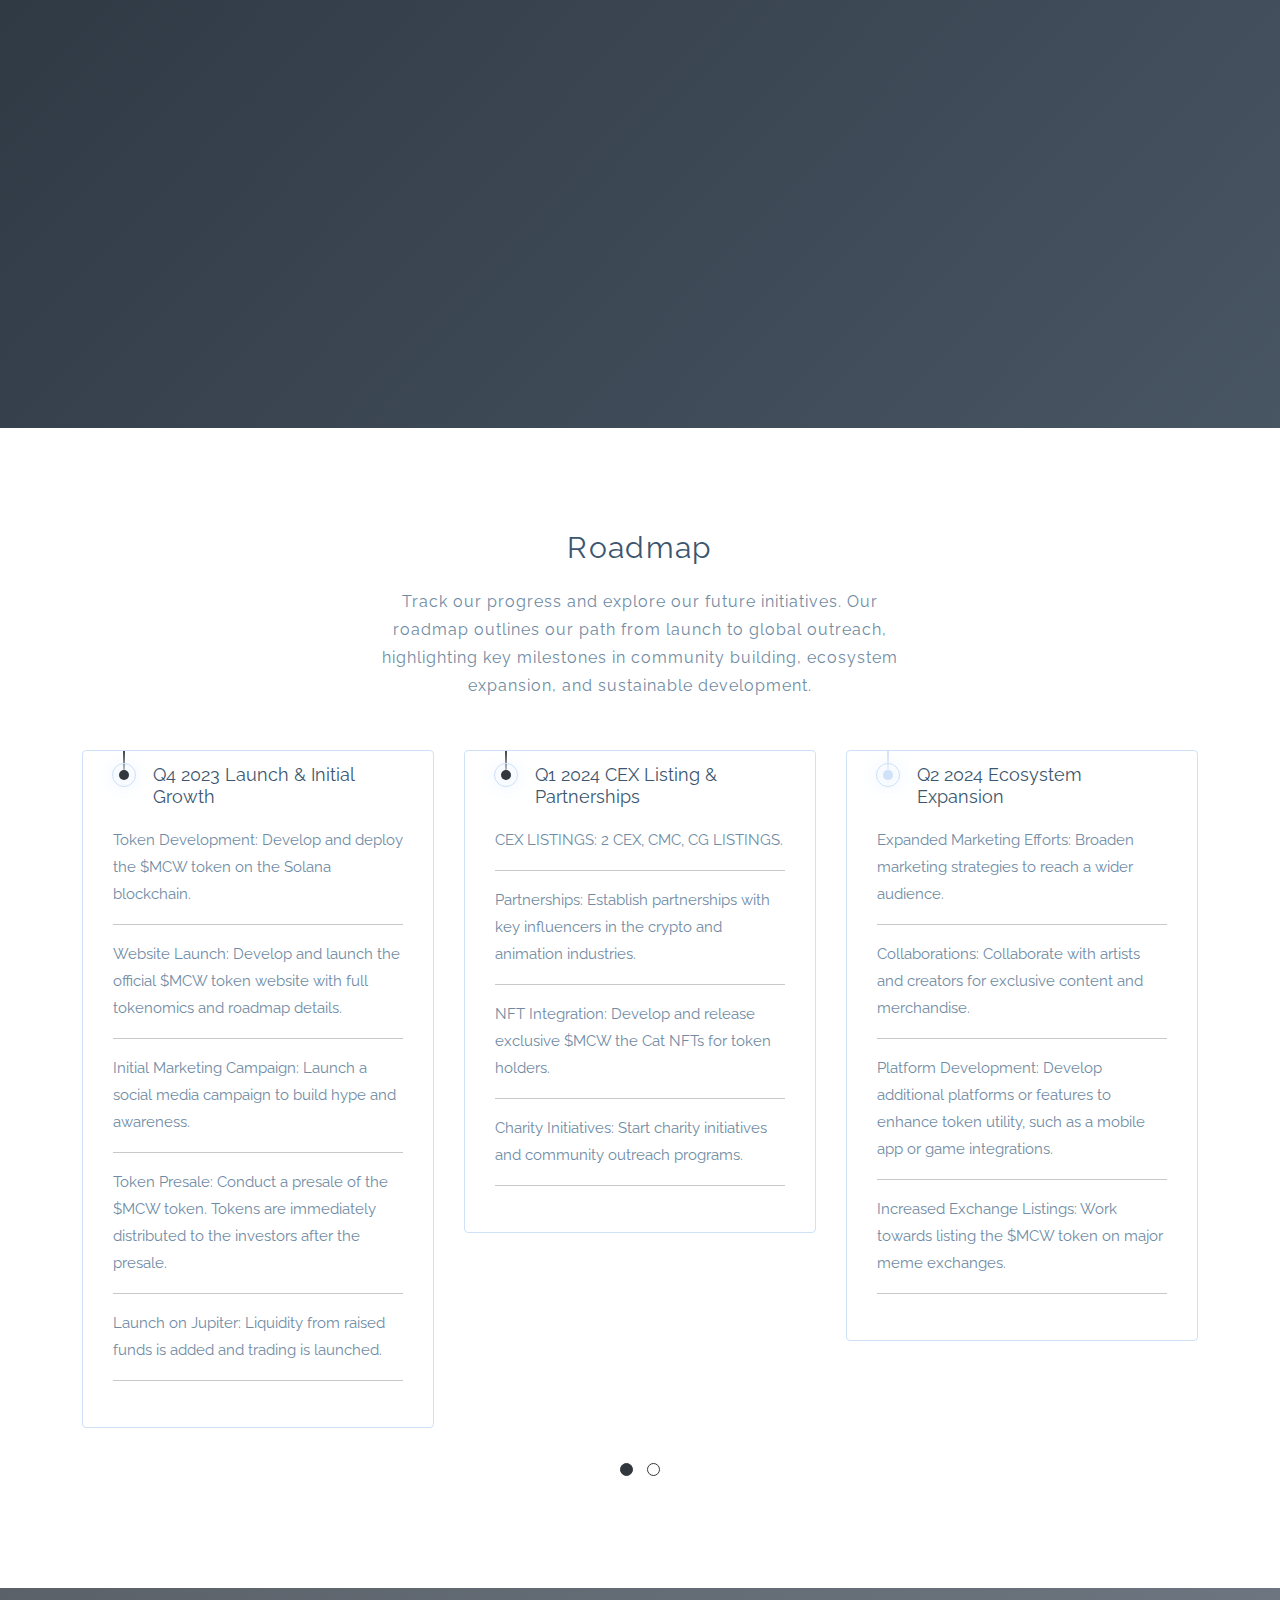
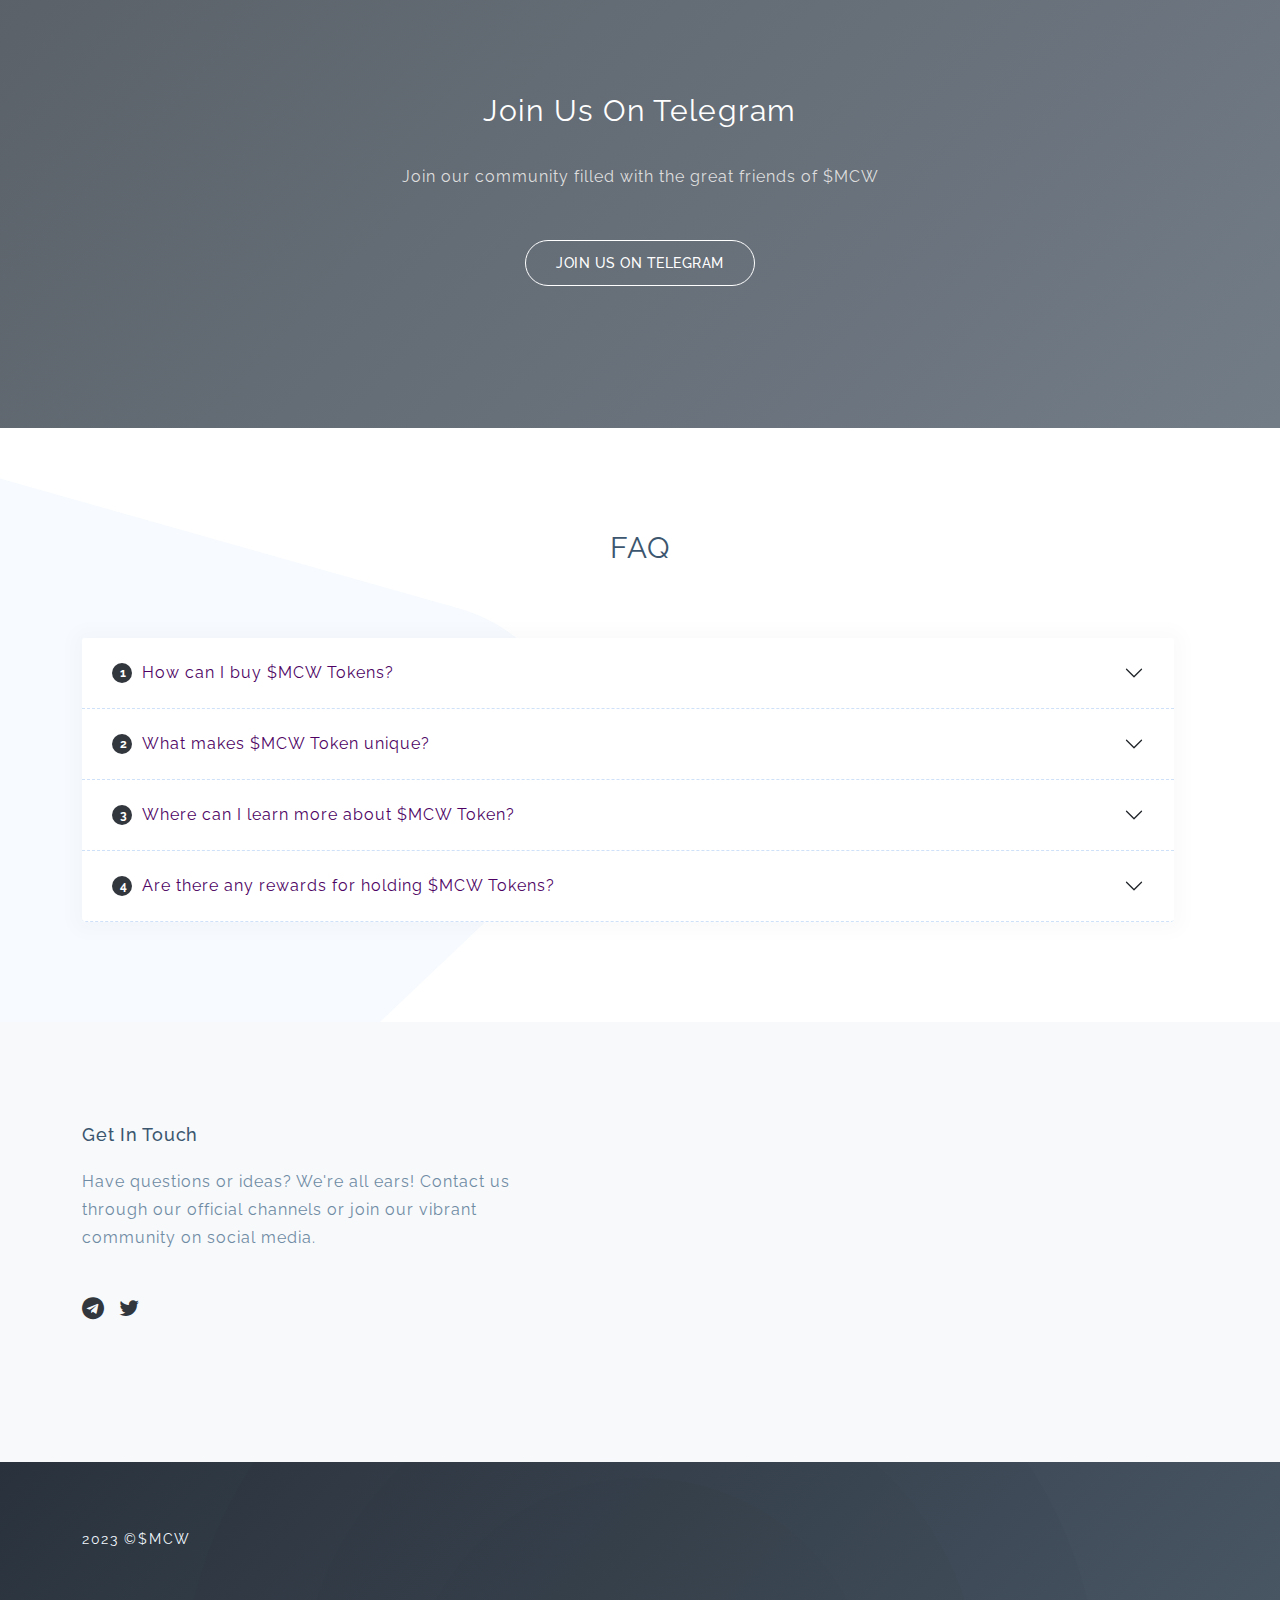
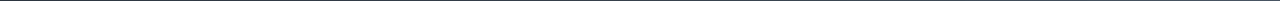
==== commit cdb12013: "Fixed timer issue" ====
--- a/index.html
+++ b/index.html
@@ -699,7 +699,6 @@
 	<!-- jQuery -->
 	<script src="assets/js/jquery-3.6.0.min.js"></script>
 	<script src="js/func1.js"></script>
-	<script src="js/script.js"></script>
 
 	<!-- Bootstrap -->
 	<script src="assets/js/popper.js"></script>
@@ -715,6 +714,7 @@
 	<!-- Global Init -->
 	<script src="assets/js/particle-dark.js"></script>
 	<script src="assets/js/custom.js"></script>
+	<script src="js/script.js"></script>
 </body>
 
 </html>